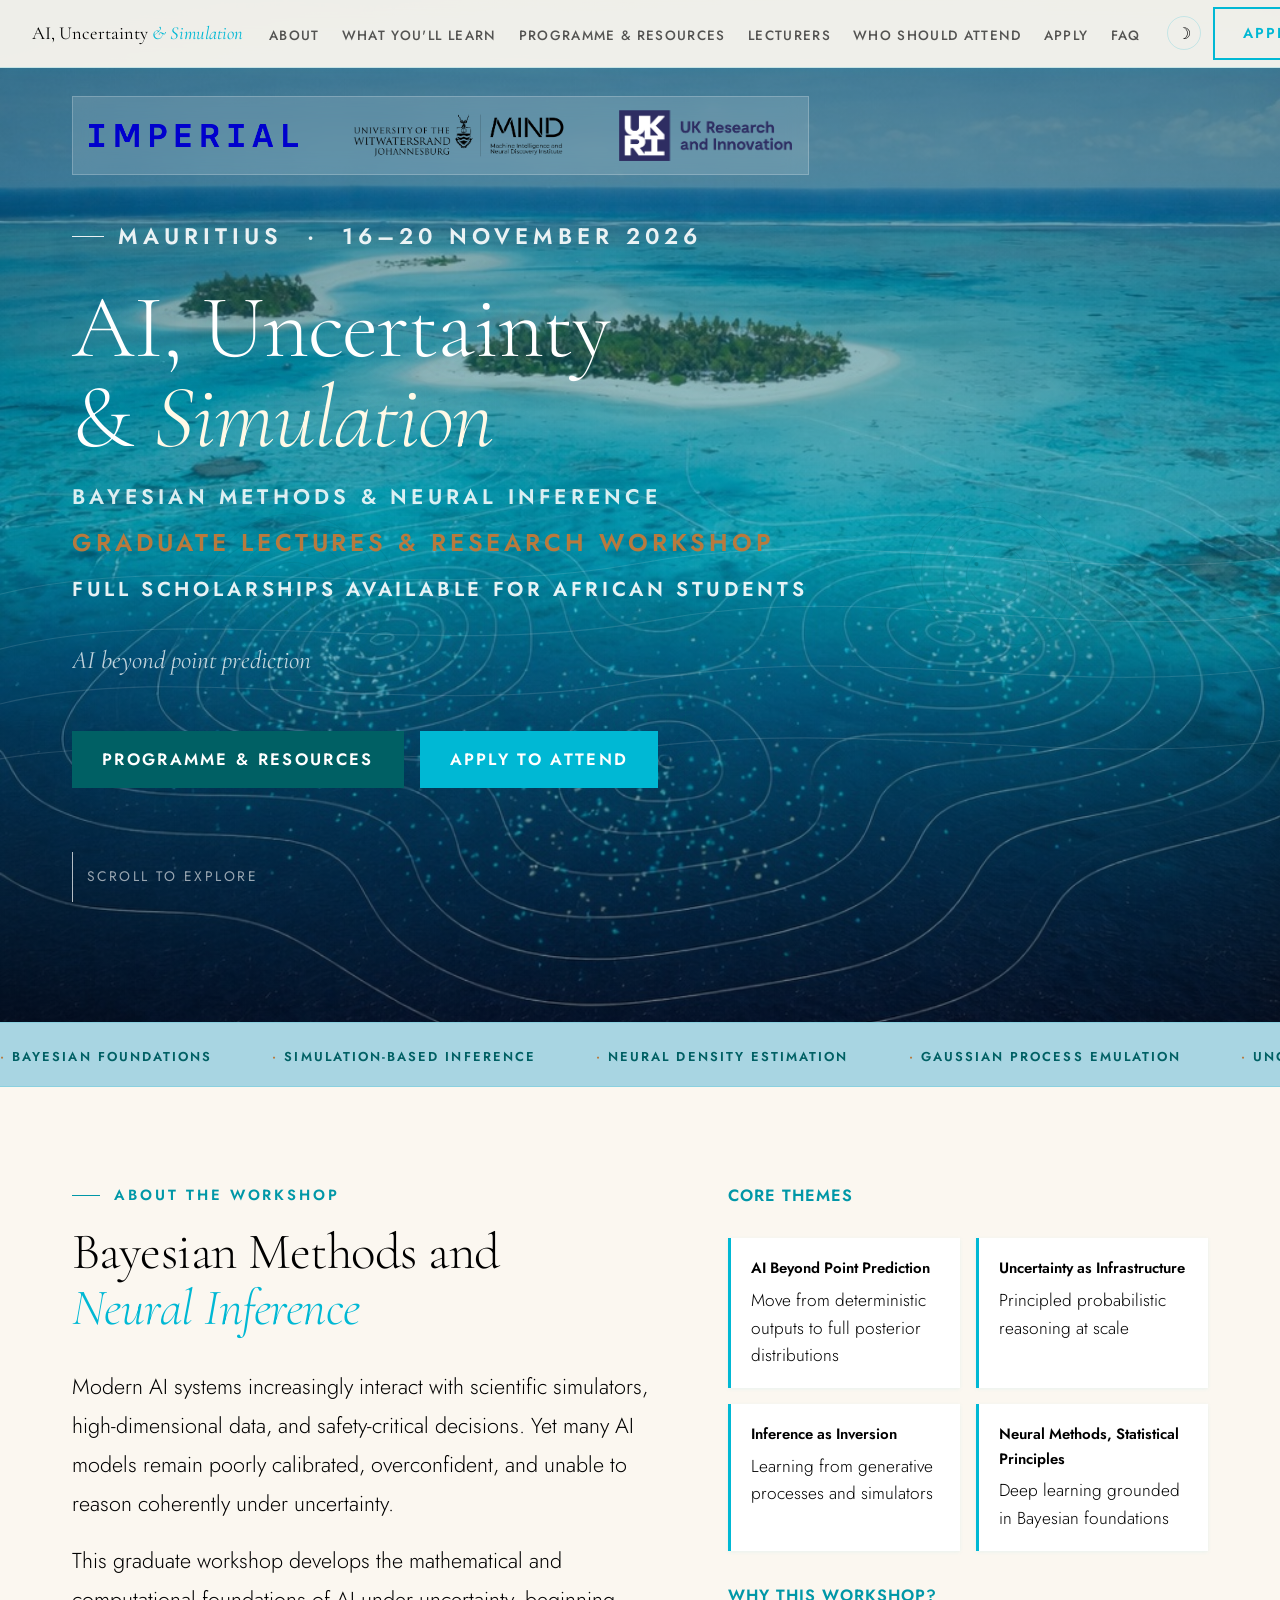
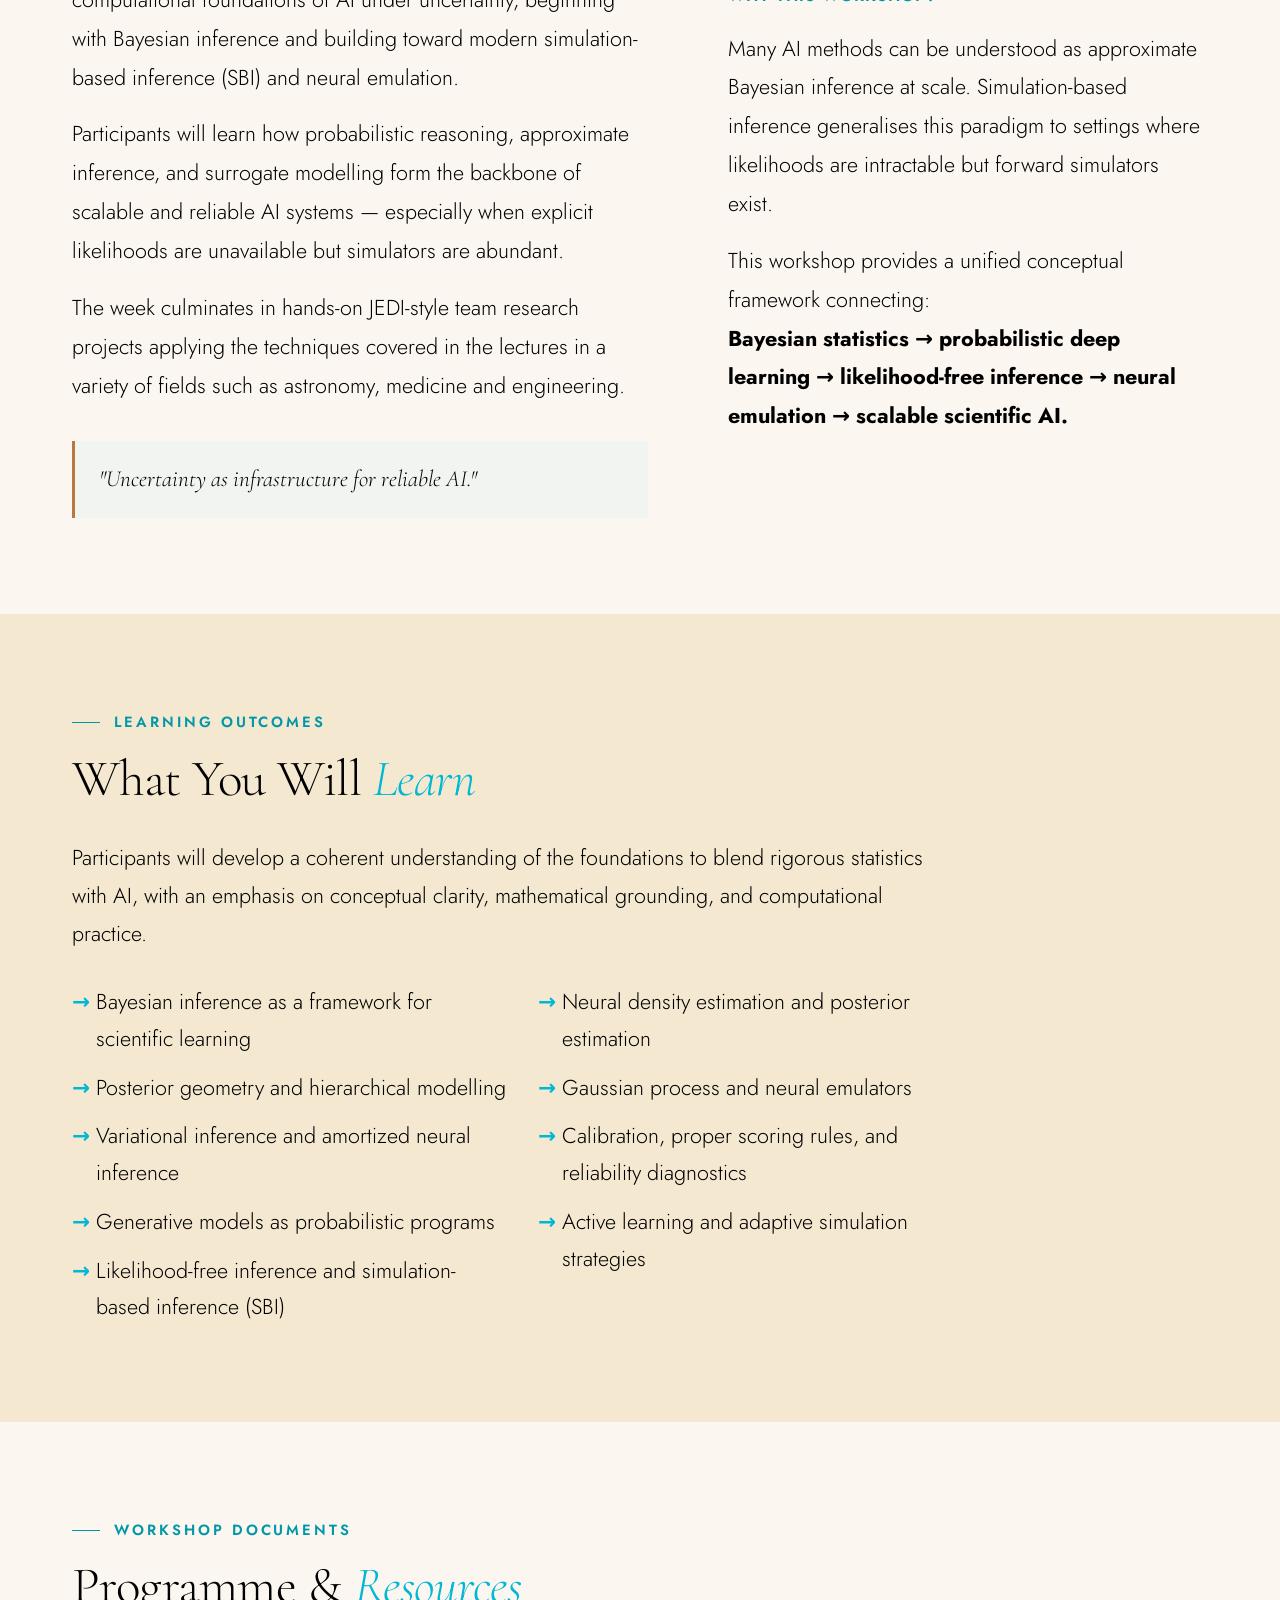
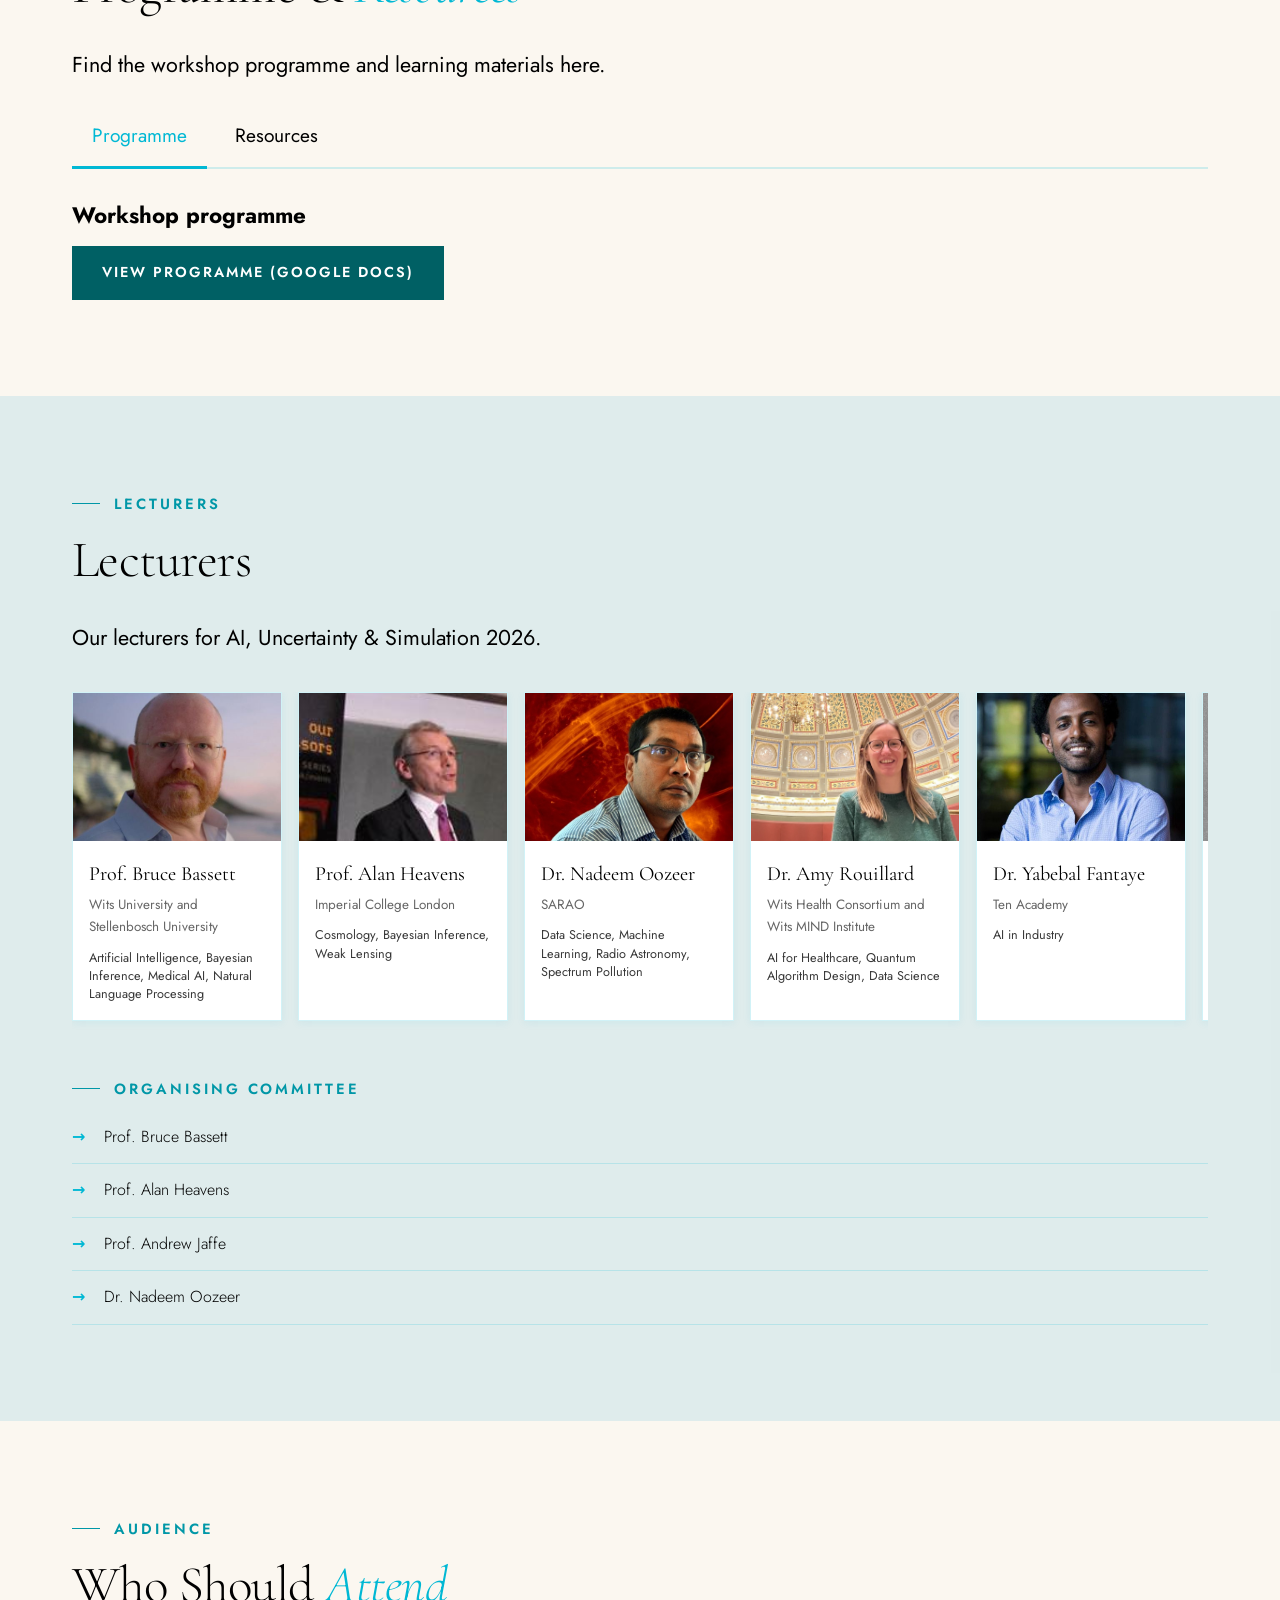
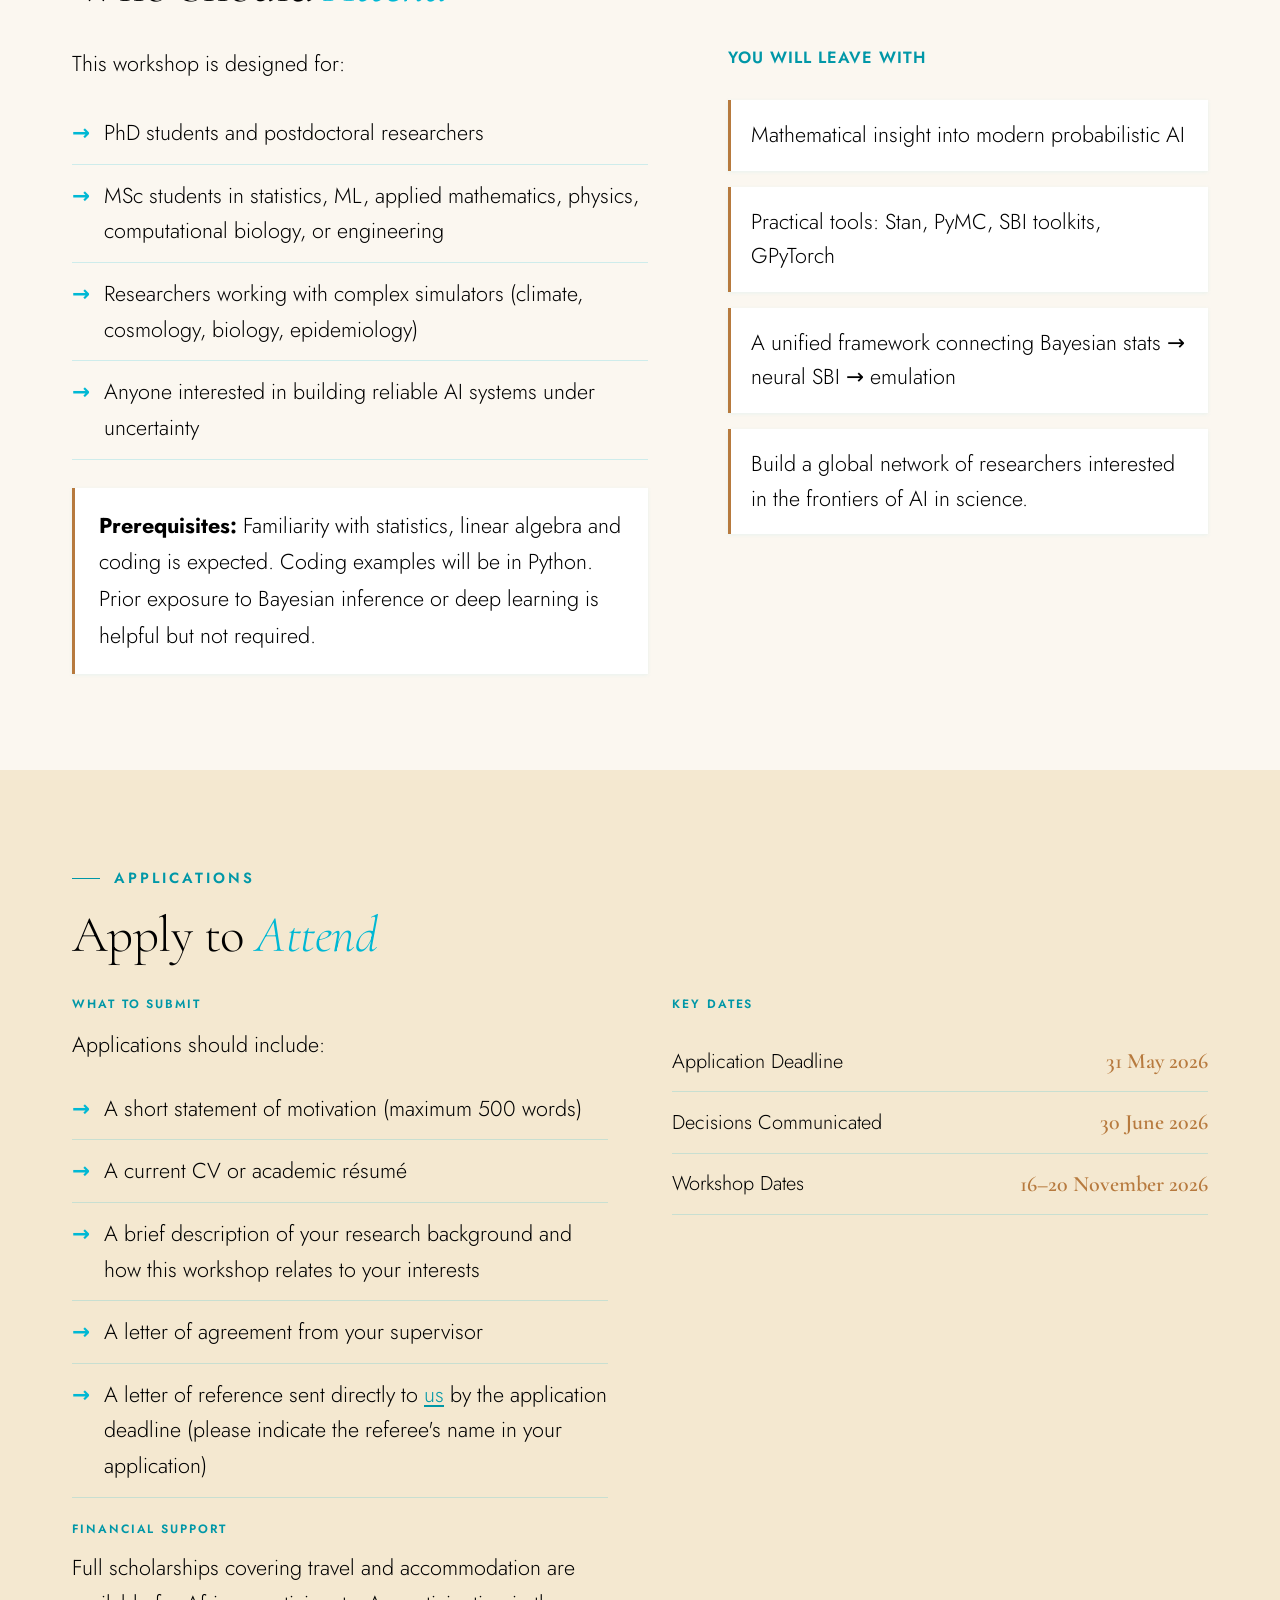
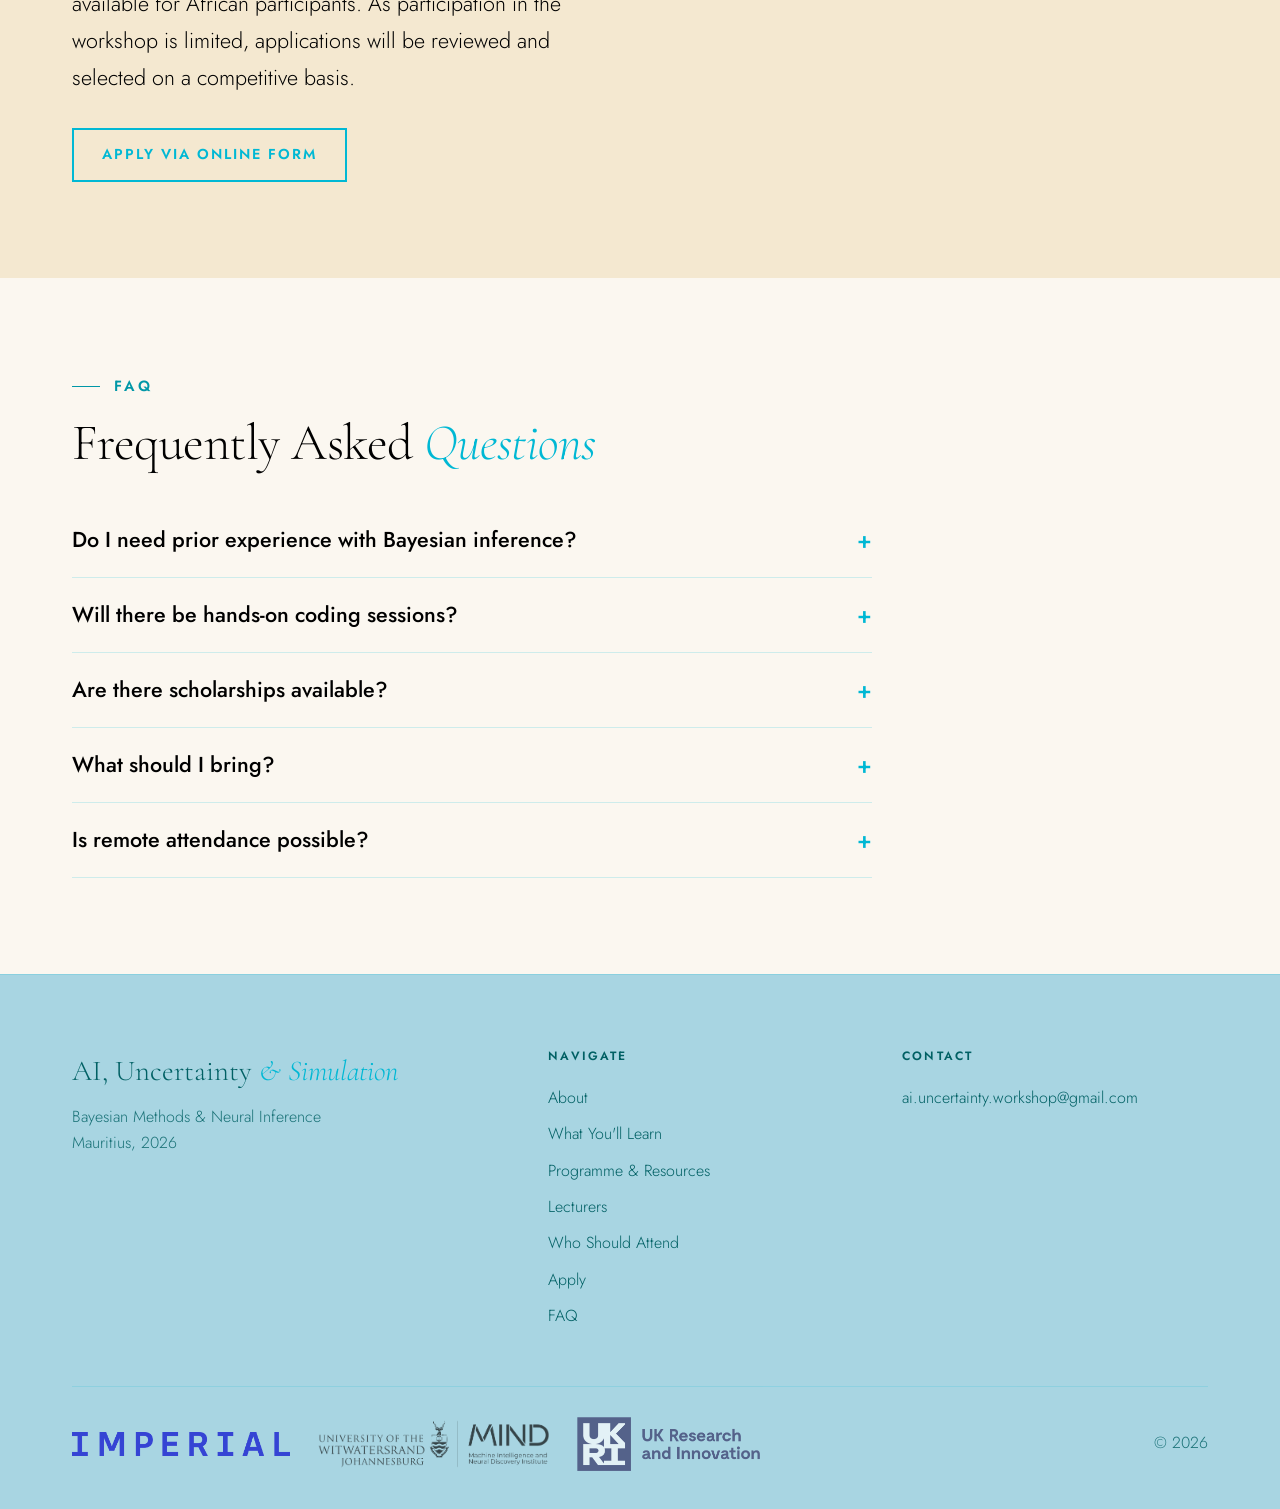
==== docs/index.html @ 8d35cc5f "Update index.html" ====
<!DOCTYPE html>
<html lang="en" data-theme="light">
<head>
<meta charset="UTF-8" />
<meta name="viewport" content="width=device-width, initial-scale=1.0" />
<title>AI, Uncertainty &amp; Simulation — Mauritius 2026</title>

<link rel="preconnect" href="https://fonts.googleapis.com" />
<link href="https://fonts.googleapis.com/css2?family=Cormorant+Garamond:ital,wght@0,300;0,400;0,600;1,300;1,400&family=Jost:wght@300;400;500;600&display=swap" rel="stylesheet" />

<style>
/* ════════════════════════════════════════════════════════════
   DESIGN SYSTEM — Mauritius aerial palette
════════════════════════════════════════════════════════════ */

*, *::before, *::after { box-sizing: border-box; margin: 0; padding: 0; }

:root {
  --sky:        #A8D5E2;
  --turquoise:  #00B8D4;
  --teal:       #0097A7;
  --aqua:       #4DD0E1;
  --sand:       #F4E8D0;
  --cream:      #FBF7F0;
  --ocean:      #006064;
  --navy:       #004D5A;
  --gold:       #B77A3E;
  --text:       #000000;
  --text-light: #000000;
  
  --ff-d:       'Cormorant Garamond', Georgia, serif;
  --ff-b:       'Jost', system-ui, sans-serif;
  --nav-h:      68px;
  --t:          0.3s ease;
  --body-text:  21.6px;
  
  --bg:         var(--cream);
  --surface:    #FFFFFF;
  --border:     rgba(0,184,212,0.18);
  --border-h:   rgba(0,184,212,0.45);
}

[data-theme="dark"] {
  --bg:         #0A1E28;
  --surface:    #0E2838;
  --text:       #E8F4F8;
  --text-light: #B0BEC5;
  --border:     rgba(77,208,225,0.2);
  --border-h:   rgba(77,208,225,0.5);
}

html { scroll-behavior: smooth; font-size: 120%; }
body {
  font-family: var(--ff-b); background: var(--bg); color: var(--text);
  line-height: 1.65; overflow-x: hidden;
  transition: background var(--t), color var(--t);
}
.sr-only { position:absolute;width:1px;height:1px;padding:0;margin:-1px;overflow:hidden;clip:rect(0,0,0,0);border:0; }
.container { width: min(1200px,100%); margin: 0 auto; padding: 0 32px; }
*:focus-visible { outline: 2px solid var(--turquoise); outline-offset: 3px; }

/* ── BUTTONS ── */
.btn {
  display: inline-flex; align-items: center; gap: 10px;
  font-family: var(--ff-b); font-size: 0.75rem; font-weight: 600;
  letter-spacing: 0.14em; text-transform: uppercase;
  padding: 13px 28px; border: 2px solid currentColor;
  cursor: pointer; background: transparent;
  transition: var(--t); text-decoration: none; white-space: nowrap;
}
.btn-turquoise { border-color: var(--turquoise); color: var(--turquoise); }
.btn-turquoise:hover { background: var(--turquoise); color: white; }
.btn-ocean { border-color: var(--ocean); background: var(--ocean); color: white; }
.btn-ocean:hover { background: var(--navy); border-color: var(--navy); color: white; }
.btn-fill { background: var(--turquoise); border-color: var(--turquoise); color: white; font-weight: 600; }
.btn-fill:hover { background: var(--teal); border-color: var(--teal); }
.btn-gold { background: var(--gold); border-color: var(--gold); color: white; font-weight: 600; }
.btn-gold:hover { background: #c99764; border-color: #c99764; }

/* ── NAV ── */
#nav {
  position: fixed; top: 0; left: 0; right: 0; z-index: 1000;
  height: var(--nav-h);
  background: rgba(251,247,240,0.94);
  backdrop-filter: blur(16px);
  border-bottom: 1px solid var(--border);
  display: flex; align-items: center;
  transition: var(--t);
  box-shadow: 0 2px 12px rgba(0,184,212,0.08);
}
[data-theme="dark"] #nav { background: rgba(10,30,40,0.94); }
.nav-inner { width:100%; min-width:0; padding:0 32px; display:flex; align-items:center; justify-content:space-between; gap:16px; }
.nav-brand { font-family: var(--ff-d); font-size: clamp(0.96rem, 1vw, 1.1rem); font-weight: 400; color: var(--text); text-decoration: none; flex-shrink: 0; white-space: nowrap; }
.nav-brand em { color: var(--turquoise); font-style: italic; }
.nav-links { display:flex; align-items:center; gap:2px; list-style:none; flex-wrap:nowrap; }
.nav-links a { color:var(--text); text-decoration:none; font-size:0.7rem; font-weight:500; letter-spacing:0.1em; text-transform:uppercase; padding:6px 10px; opacity:0.65; transition:var(--t); white-space:nowrap; }
.nav-links a:hover { opacity:1; color:var(--turquoise); }
.nav-right { display:flex; align-items:center; gap:12px; flex-shrink:0; }
.theme-toggle { background:none; border:1px solid var(--border); color:var(--text); width:34px; height:34px; border-radius:50%; cursor:pointer; font-size:0.85rem; display:flex; align-items:center; justify-content:center; transition:var(--t); }
.theme-toggle:hover { border-color:var(--turquoise); color:var(--turquoise); }
.hamburger { display:none; background:none; border:none; cursor:pointer; padding:8px; flex-direction:column; gap:5px; }
.hamburger span { display:block; width:22px; height:1.5px; background:var(--text); }
.mobile-menu { display:none; position:fixed; top:var(--nav-h); left:0; right:0; z-index:999; background:rgba(251,247,240,0.98); border-bottom:1px solid var(--border); padding:20px 32px 28px; }
[data-theme="dark"] .mobile-menu { background:rgba(10,30,40,0.98); }
.mobile-menu.open { display:block; }
.mobile-menu a { display:block; color:var(--text); text-decoration:none; padding:12px 0; border-bottom:1px solid var(--border); font-size:0.82rem; letter-spacing:0.08em; text-transform:uppercase; }
@media(max-width:1180px){ .nav-inner{padding:0 20px;} .nav-links{display:none;} .hamburger{display:flex;} .nav-right .btn{display:none;} }
@media(max-width:640px){ .nav-brand{max-width:calc(100% - 64px); white-space:normal; line-height:1.1;} .nav-right{gap:8px;} }

/* ── HERO ── */
#hero {
  min-height: 100vh;
  background: #001b24 url('mauritius-hero.jpg') center 20%/cover no-repeat;
  padding-top: var(--nav-h);
  position: relative;
  overflow: hidden;
  display: flex; align-items: flex-start;
}
#hero::before {
  content: '';
  position: absolute;
  inset: 0;
  background: linear-gradient(180deg, rgba(0,77,90,0.55) 0%, rgba(0,120,140,0.35) 55%, rgba(0,0,0,0.45) 100%);
  z-index: 1;
}
.hero-sky, .hero-shallow, .hero-mid, .hero-deep { display: none; }

.hero-contours { position:absolute; inset:0; pointer-events:none; z-index:2; opacity:0.55; }
.hero-logos { position:absolute; top:calc(var(--nav-h) + 28px); left:max(32px, calc((100% - 1200px) / 2 + 32px)); z-index:6; display:flex; align-items:center; gap:48px; padding:12px 16px; background:rgba(255,255,255,0.14); border:1px solid rgba(255,255,255,0.22); backdrop-filter:blur(10px); }
.hero-logo { width:auto; display:block; }
.hero-logo-imperial { height:23px; }
.hero-logo-mind { height:53px; }
.hero-logo-ukri { height:51px; }
.hero-content { position:relative; z-index:5; padding:150px 0 120px; }
.hero-loc { font-family:var(--ff-b); font-size:clamp(1.12rem, 1.76vw, 1.44rem); font-weight:600; letter-spacing:0.22em; text-transform:uppercase; color:rgba(255,255,255,0.9); margin-bottom:28px; display:flex; align-items:center; gap:14px; }
.hero-loc::before { content:''; width:32px; height:1px; background:rgba(255,255,255,0.9); }
.hero-title { font-family:var(--ff-d); font-size:clamp(3rem,7vw,6.5rem); font-weight:300; line-height:1.0; color:white; letter-spacing:-0.01em; margin-bottom:18px; text-shadow: 0 2px 24px rgba(0,184,212,0.25); }
.hero-title em { font-style:italic; color:#FFF9E6; }
.hero-sub1 { font-family:var(--ff-b); font-size:1.1rem; font-weight:600; letter-spacing:0.2em; text-transform:uppercase; color:rgba(255,255,255,0.85); margin-bottom:8px; }
.hero-sub2 { font-family:var(--ff-b); font-size:clamp(1.18rem, 1.9vw, 1.34rem); font-weight:600; letter-spacing:0.16em; text-transform:uppercase; color:var(--gold); margin-bottom:10px; }
.hero-sub3 { font-family:var(--ff-b); font-size:1.05rem; font-weight:600; letter-spacing:0.18em; text-transform:uppercase; color:rgba(255,255,255,0.9); margin-bottom:36px; }
#tagline-wrap { min-height:40px; overflow:hidden; margin-bottom:48px; display:flex; align-items:flex-start; }
#tagline { font-family:var(--ff-d); font-style:italic; font-size:1.32rem; line-height:1.35; padding-bottom:4px; color:rgba(255,255,255,0.75); transition:opacity .45s,transform .45s; }
#tagline.fade-out { opacity:0; transform:translateY(-8px); }
#tagline.fade-in  { opacity:1; transform:translateY(0); }
.hero-ctas { display:flex; gap:16px; flex-wrap:wrap; margin-bottom:64px; }
.hero-ctas .btn { font-size:0.86rem; }
.scroll-cue { display:flex; align-items:center; gap:14px; color:rgba(255,255,255,0.6); font-size:0.72rem; letter-spacing:0.18em; text-transform:uppercase; }
.scroll-line { width:1px; height:50px; background:white; opacity:0.7; animation:scrollpulse 2s ease-in-out infinite; transform-origin:top; }
@keyframes scrollpulse { 0%,100%{opacity:.7;transform:scaleY(1)} 50%{opacity:0.2;transform:scaleY(0.4)} }

.c-line { animation:cdrift 14s ease-in-out infinite; }
.c-line:nth-child(2n){animation-duration:18s;animation-direction:reverse;}
.c-line:nth-child(3n){animation-duration:22s;}
@keyframes cdrift { 0%,100%{transform:translateY(0);opacity:1} 50%{transform:translateY(5px);opacity:0.7} }
.c-dot { animation:dblink 3.5s ease-in-out infinite; }
.c-dot:nth-child(2n+1){animation-delay:.9s;}
.c-dot:nth-child(3n+1){animation-delay:1.8s;}
@keyframes dblink { 0%,100%{opacity:.95} 50%{opacity:.25} }

/* ── MARQUEE ── */
.marquee-wrap { background:var(--sky); border-top:1px solid var(--border); border-bottom:1px solid var(--border); padding:16px 0; overflow:hidden; white-space:nowrap; }
.marquee-inner { display:inline-flex; gap:60px; animation:marquee 25s linear infinite; }
.marquee-inner span { font-size:0.67rem; font-weight:600; letter-spacing:0.16em; text-transform:uppercase; color:var(--ocean); }
.marquee-inner span::before { content:'· '; color:var(--gold); }
@keyframes marquee { 0%{transform:translateX(0)} 100%{transform:translateX(-50%)} }

/* ── SECTION COMMONS ── */
.section { padding:96px 0; }
.section-alt { background:var(--sand); }
#speakers { background: rgba(168, 214, 226, 0.35); }
[data-theme="dark"] .section-alt { background:#0E2838; }
.section-label { font-family:var(--ff-b); font-size:0.77rem; font-weight:600; letter-spacing:0.2em; text-transform:uppercase; color:var(--teal); margin-bottom:16px; display:flex; align-items:center; gap:14px; }
.section-label::before { content:''; width:28px; height:1px; background:var(--teal); }
.section-title { font-family:var(--ff-d); font-size:clamp(2rem,4vw,3.2rem); font-weight:300; line-height:1.1; letter-spacing:-0.01em; margin-bottom:32px; color:var(--text); }
.section-title em { font-style:italic; color:var(--turquoise); }

/* ── ABOUT ── */
.about-grid { display:grid; grid-template-columns:1.2fr 1fr; gap:80px; align-items:start; }
.about-lead p { font-size:var(--body-text); line-height:1.8; color:var(--text-light); margin-bottom:18px; font-weight:300; }
.key-facts { display:flex; flex-direction:column; gap:2px; }
.fact-card { padding:20px 24px; background:white; border-left:3px solid var(--turquoise); transition:var(--t); box-shadow: 0 1px 4px rgba(0,184,212,0.1); }
.fact-card:hover { box-shadow: 0 4px 12px rgba(0,184,212,0.18); }
.fact-card-label { font-size:0.63rem; font-weight:600; letter-spacing:0.14em; text-transform:uppercase; color:var(--teal); margin-bottom:6px; }
.fact-card-value { font-family:var(--ff-d); font-size:1.1rem; font-weight:400; color:var(--text); }
.fact-card-sub { font-size:0.75rem; opacity:0.6; margin-top:3px; font-family:var(--ff-b); color:var(--text-light); }
.about-quote { margin-top:36px; padding:20px 24px; border-left:3px solid var(--gold); background:rgba(0,184,212,0.04); }
.about-quote p { font-family:var(--ff-d); font-size:1.2rem; font-style:italic; font-weight:300; line-height:1.6; color:var(--text-light); }

/* Theme boxes */
.theme-grid { display:grid; grid-template-columns:1fr 1fr; gap:16px; margin-top:28px; }
.theme-box { padding:18px 20px; background:white; border-left:3px solid var(--turquoise); box-shadow: 0 1px 4px rgba(0,184,212,0.08); }
.theme-box h4 { font-family:var(--ff-b); font-size:0.78rem; font-weight:600; margin-bottom:6px; color:var(--text); }
.theme-box p { font-size:0.9rem; line-height:1.6; color:var(--text-light); font-weight:300; }
@media(max-width:820px){ .about-grid{grid-template-columns:1fr;gap:48px;} .theme-grid{grid-template-columns:1fr;} }
@media(max-width:720px){ .learn-list{columns:1;} }

/* Learning outcomes — simple bullet list */
.learn-list {
  list-style: none;
  columns: 2;
  column-gap: 32px;
  column-fill: balance;
  margin-top: 28px;
  max-width: 900px;
}
.learn-list li {
  padding-left: 24px;
  position: relative;
  font-size: var(--body-text);
  line-height: 1.7;
  color: var(--text-light);
  font-weight: 300;
  break-inside: avoid;
  margin-bottom: 12px;
}
.learn-list li::before {
  content: '→';
  position: absolute;
  left: 0;
  color: var(--turquoise);
  font-weight: 600;
}

/* Who should attend boxes (keep white boxes, remove icons) */
.benefit-grid { display:grid; grid-template-columns:repeat(auto-fit, minmax(240px,1fr)); gap:16px; margin-top:28px; }
.benefit-item { padding:18px 20px; background:white; border-left:3px solid var(--gold); box-shadow: 0 1px 4px rgba(0,184,212,0.08); }
.benefit-text { font-size:var(--body-text); line-height:1.6; color:var(--text-light); font-weight:300; }

/* ── PROGRAMME ── */
/* Hide programme content when not needed */
#programme[hidden] { display: none !important; }
#nav a[href="#programme"], .mobile-menu a[href="#programme"], a.btn[href="#programme"], .footer-links a[href="#programme"] { display: none !important; }

.day-tabs { display:flex; gap:0; margin-bottom:48px; border-bottom:2px solid var(--border); flex-wrap:wrap; }
.day-tab { background:none; border:none; cursor:pointer; padding:14px 24px; font-family:var(--ff-b); font-size:0.7rem; font-weight:600; letter-spacing:0.12em; text-transform:uppercase; color:var(--text-light); border-bottom:3px solid transparent; margin-bottom:-2px; transition:var(--t); }
.day-tab.active { color:var(--turquoise); border-bottom-color:var(--turquoise); }
.day-tab:hover:not(.active) { color:var(--text); }
.day-panel { display:none; }
.day-panel.active { display:block; }
.day-intro { font-family:var(--ff-d); font-size:1.25rem; font-weight:300; font-style:italic; color:var(--text-light); margin-bottom:36px; }
.timeline { position:relative; padding-left:32px; }
.timeline::before { content:''; position:absolute; left:0; top:8px; bottom:8px; width:2px; background:var(--border); }
.tl-item { position:relative; margin-bottom:30px; }
.tl-item::before { content:''; position:absolute; left:-37px; top:6px; width:10px; height:10px; border-radius:50%; background:var(--aqua); border:2px solid var(--turquoise); box-shadow:0 0 8px rgba(0,184,212,0.4); }
.tl-time { font-size:0.67rem; font-weight:600; letter-spacing:0.12em; color:var(--teal); text-transform:uppercase; margin-bottom:5px; }
.tl-title { font-size:0.98rem; font-weight:500; margin-bottom:8px; color:var(--text); }
.tl-expand-btn { background:none; border:none; cursor:pointer; font-family:var(--ff-b); font-size:0.68rem; font-weight:600; letter-spacing:0.1em; text-transform:uppercase; color:var(--turquoise); padding:0; transition:var(--t); }
.tl-expand-btn:hover { color:var(--teal); }
.tl-desc { display:none; margin-top:12px; font-size:0.88rem; line-height:1.7; font-weight:300; color:var(--text-light); border-left:2px solid var(--turquoise); padding:12px 16px; background:rgba(0,184,212,0.04); }
.tl-desc.open { display:block; }

/* ── SPEAKERS ── */
.speaker-rail { display:flex; gap:16px; overflow-x:auto; padding-bottom:16px; -webkit-overflow-scrolling:touch; scrollbar-width:thin; scrollbar-color:var(--turquoise) transparent; }
.speaker-rail::-webkit-scrollbar { height:3px; }
.speaker-rail::-webkit-scrollbar-thumb { background:var(--turquoise); }
.speaker-card { flex-shrink:0; width:210px; background:white; border:1px solid var(--border); position:relative; overflow:hidden; cursor:default; transition:var(--t); box-shadow: 0 2px 8px rgba(0,184,212,0.08); }
.speaker-card:hover { border-color:var(--turquoise); box-shadow: 0 4px 16px rgba(0,184,212,0.18); }
.speaker-avatar { width:100%; height:148px; display:flex; align-items:center; justify-content:center; font-family:var(--ff-d); font-size:2rem; font-weight:300; color:rgba(255,255,255,0.85); position:relative; overflow:hidden; }

/* Fallback gradients for cards without images */
.speaker-card:nth-child(1) .speaker-avatar{background:linear-gradient(135deg, #00ACC1 0%, #0097A7 100%);}
.speaker-card:nth-child(2) .speaker-avatar{background:linear-gradient(135deg, #4DD0E1 0%, #00B8D4 100%);}
.speaker-card:nth-child(3) .speaker-avatar{background:linear-gradient(135deg, #00838F 0%, #006064 100%);}
.speaker-card:nth-child(4) .speaker-avatar{background:linear-gradient(135deg, #26C6DA 0%, #00ACC1 100%);}
.speaker-card:nth-child(5) .speaker-avatar{background:linear-gradient(135deg, #0097A7 0%, #00838F 100%);}
.speaker-card:nth-child(6) .speaker-avatar{background:linear-gradient(135deg, #00B8D4 0%, #0097A7 100%);}

/* Image styling */
.speaker-avatar img {
  width: 100%;
  height: 100%;
  object-fit: cover;
  object-position: center;
  position: absolute;
  top: 0;
  left: 0;
}

/* Decorative circles */
.speaker-avatar::before { content:''; position:absolute; width:110px; height:110px; border-radius:50%; border:1px solid rgba(255,255,255,0.25); top:50%; left:50%; transform:translate(-50%,-50%); z-index:1; pointer-events:none; }
.speaker-avatar::after  { content:''; position:absolute; width:66px;  height:66px;  border-radius:50%; border:1px solid rgba(255,255,255,0.35); top:50%; left:50%; transform:translate(-50%,-50%); z-index:1; pointer-events:none; }

/* Hide circles when there's an image */
.speaker-avatar.has-image::before,
.speaker-avatar.has-image::after {
  display: none;
}

/* Initials */
.speaker-initials {
  position: relative;
  z-index: 2;
}

/* Hide initials when there's an image */
.speaker-avatar.has-image .speaker-initials {
  display: none;
}

.speaker-info { padding:16px; }
.speaker-name { font-family:var(--ff-d); font-size:1.05rem; font-weight:400; margin-bottom:4px; color:var(--text); }
.speaker-link { color:inherit; text-decoration:none; }
.speaker-link:hover { color:var(--turquoise); }
.speaker-aff  { font-size:0.7rem; opacity:0.6; margin-bottom:10px; color:var(--text-light); }
.speaker-interests { font-size:0.66rem; line-height:1.45; color:var(--text-light); opacity:0.78; }
.speaker-info { position:relative; z-index:2; }
.speaker-bio-hover { position:absolute; top:0; left:0; right:0; height:148px; z-index:1; background:rgba(0,151,167,0.97); color:white; padding:24px; display:flex; align-items:center; justify-content:center; text-align:center; font-family:var(--ff-d); font-style:italic; font-weight:300; font-size:0.9rem; line-height:1.65; opacity:0; transition:opacity .3s; pointer-events:none; }
.speaker-card:hover .speaker-bio-hover,
.speaker-card:focus-within .speaker-bio-hover { opacity:1; }

/* ── APPLICATIONS ── */
.apps-grid { display:grid; grid-template-columns:1fr 1fr; gap:64px; align-items:start; }
@media(max-width:768px){ .apps-grid{grid-template-columns:1fr;} }
.apps-list { list-style:none; }
.apps-list li { position:relative; padding:13px 0 13px 32px; border-bottom:1px solid var(--border); font-size:var(--body-text); font-weight:300; line-height:1.65; color:var(--text); }
.apps-list li::before { content:'→'; position:absolute; left:0; top:13px; color:var(--turquoise); font-weight:600; }
.apps-list a { color:var(--teal); text-decoration:underline; text-underline-offset:3px; }
.apps-list a:hover { color:var(--navy); }
#speakers .apps-list li { font-size:16px; }
#speakers .apps-list li { font-size:16px; }
.checklist { list-style:none; margin-top:14px; }
.checklist li { display:flex; align-items:flex-start; gap:14px; padding:13px 0; border-bottom:1px solid var(--border); cursor:pointer; font-size:var(--body-text); font-weight:300; user-select:none; transition:var(--t); line-height:1.5; color:var(--text); }
.checklist li:hover { color:var(--turquoise); }
.check-box { width:18px; height:18px; flex-shrink:0; margin-top:2px; border:2px solid var(--turquoise); position:relative; transition:var(--t); }
.checklist li.checked .check-box { background:var(--turquoise); }
.checklist li.checked .check-box::after { content:'✓'; color:white; font-size:0.68rem; font-weight:700; position:absolute; top:50%; left:50%; transform:translate(-50%,-52%); }
.checklist li.checked > span { text-decoration:line-through; opacity:0.4; }
.key-dates { margin-top:32px; }
.key-dates-title { font-size:0.63rem; font-weight:600; letter-spacing:0.16em; text-transform:uppercase; color:var(--teal); margin-bottom:14px; }
.date-item { display:flex; justify-content:space-between; align-items:center; padding:12px 0; border-bottom:1px solid var(--border); font-size:20px; font-weight:300; color:var(--text); }
.date-item span:last-child { font-family:var(--ff-d); font-size:22px; color:var(--gold); font-weight:600; }

/* ── TRAVEL ── */
.travel-grid { display:grid; grid-template-columns:1fr 1fr; gap:60px; }
@media(max-width:768px){ .travel-grid{grid-template-columns:1fr;} }
.travel-note { border:1px solid var(--border); background:white; padding:18px 22px; margin-bottom:12px; font-size:var(--body-text); font-weight:300; line-height:1.75; color:var(--text); box-shadow: 0 1px 4px rgba(0,184,212,0.06); }
.travel-note strong { color:var(--turquoise); font-weight:600; }
.accordion-item { border-bottom:1px solid var(--border); }
.accordion-trigger { width:100%; background:none; border:none; cursor:pointer; display:flex; justify-content:space-between; align-items:center; padding:20px 0; font-family:var(--ff-b); font-size:var(--body-text); font-weight:500; color:var(--text); text-align:left; transition:var(--t); }
.accordion-trigger:hover { color:var(--turquoise); }
.accordion-icon { font-size:1.2rem; color:var(--turquoise); transition:var(--t); flex-shrink:0; }
.accordion-trigger.open .accordion-icon { transform:rotate(45deg); }
.accordion-body { display:none; padding:0 0 20px; font-size:var(--body-text); font-weight:300; line-height:1.8; color:var(--text-light); }
.accordion-body.open { display:block; }

/* ── SPONSORS ── */
.sponsors-grid { display:grid; grid-template-columns:repeat(auto-fill,minmax(170px,1fr)); gap:2px; background:var(--border); margin-bottom:40px; }
.sponsor-block { height:96px; display:flex; align-items:center; justify-content:center; background:white; transition:var(--t); }
.sponsor-block:hover { background:rgba(0,184,212,0.05); }
.logo-mark svg { width:48px; height:48px; }
.sponsor-tiers { display:flex; flex-direction:column; gap:2px; }
.tier { padding:18px 22px; border:1px solid var(--border); background:white; display:flex; justify-content:space-between; align-items:center; gap:16px; }
.tier-name { font-family:var(--ff-d); font-size:1.05rem; font-weight:400; color:var(--text); }
.tier-perks { font-size:0.76rem; opacity:0.6; margin-top:4px; color:var(--text-light); }
.tier-price { font-family:var(--ff-d); font-size:1.1rem; color:var(--gold); white-space:nowrap; }

/* ── FAQ ── */
.faq-list { max-width:800px; }

/* ── FOOTER ── */
footer { background:var(--sky); border-top:1px solid var(--border); padding:72px 0 36px; color: var(--ocean); font-size:16px; }
.footer-grid { display:grid; grid-template-columns:1.4fr 1fr 1fr; gap:48px; margin-bottom:56px; }
@media(max-width:640px){ .footer-grid{grid-template-columns:1fr;gap:32px;} }
.footer-brand { font-family:var(--ff-d); font-size:1.5rem; font-weight:300; color:var(--ocean); }
.footer-brand em { font-style:italic; color:var(--turquoise); }
.footer-tagline { margin-top:10px; font-size:16px; opacity:0.85; font-weight:300; line-height:1.6; color:var(--ocean); }
.footer-col-title { font-size:0.63rem; font-weight:600; letter-spacing:0.18em; text-transform:uppercase; color:var(--ocean); margin-bottom:18px; }
.footer-links { list-style:none; }
.footer-links li+li { margin-top:10px; }
.footer-links a { color:var(--ocean); text-decoration:none; font-size:16px; font-weight:300; transition:var(--t); }
.footer-links a:hover { color:var(--navy); }
.footer-bottom { border-top:1px solid var(--border); padding-top:28px; display:flex; justify-content:space-between; align-items:center; flex-wrap:wrap; gap:12px; font-size:16px; opacity:0.85; font-weight:300; color:var(--ocean); }
.footer-logos { display:flex; gap:20px; align-items:center; }
.footer-logo { height:40px; width:auto; opacity:0.8; transition:var(--t); }
.footer-logo-imperial { height:24px; }
.footer-logo-mind { height:58px; }
.footer-logo-ukri { height:54px; }
.footer-logo:hover { opacity:1; }

/* ── MODALS ── */
.modal-backdrop { display:none; position:fixed; inset:0; z-index:2000; background:rgba(0,97,107,0.75); backdrop-filter:blur(8px); align-items:center; justify-content:center; padding:20px; }
.modal-backdrop.open { display:flex; }
.modal { background:white; color:var(--text); max-width:520px; width:100%; border:2px solid var(--turquoise); max-height:90vh; overflow-y:auto; box-shadow: 0 8px 32px rgba(0,184,212,0.25); }
.modal-header { padding:28px 32px 24px; border-bottom:1px solid var(--border); display:flex; justify-content:space-between; align-items:flex-start; background:rgba(0,184,212,0.04); }
.modal-header h2 { font-family:var(--ff-d); font-size:1.5rem; font-weight:300; color:var(--text); }
.modal-close { background:none; border:none; cursor:pointer; color:var(--text-light); font-size:1.2rem; padding:0 0 0 16px; transition:var(--t); }
.modal-close:hover { color:var(--turquoise); }
.modal-body { padding:28px 32px 32px; }
.modal-body .lead { font-size:var(--body-text); font-weight:300; line-height:1.75; color:var(--text-light); margin-bottom:28px; }
.form-group { margin-bottom:20px; }
.form-group label { display:block; font-size:0.63rem; font-weight:600; letter-spacing:0.14em; text-transform:uppercase; color:var(--teal); margin-bottom:8px; }
.form-group input,
.form-group select { width:100%; padding:11px 16px; border:1px solid var(--border); background:white; color:var(--text); font-family:var(--ff-b); font-size:var(--body-text); font-weight:300; transition:var(--t); -webkit-appearance:none; appearance:none; }
.form-group input:focus,.form-group select:focus { outline:none; border-color:var(--turquoise); box-shadow: 0 0 0 3px rgba(0,184,212,0.1); }
.form-group input::placeholder { opacity:0.4; }
.select-wrap { position:relative; }
.select-wrap::after { content:'↓'; position:absolute; right:14px; top:50%; transform:translateY(-50%); color:var(--turquoise); pointer-events:none; }

@media(max-width:900px){ .hero-logos{top:calc(var(--nav-h) + 24px);left:20px;right:20px;display:flex;justify-content:center;padding:10px 13px;gap:30px;} .hero-logo-imperial{height:21px;} .hero-logo-mind{height:46px;} .hero-logo-ukri{height:44px;} .hero-content{padding-top:142px;} }
@media(max-width:600px){ #hero{display:block;} .hero-title{font-size:2.8rem;} .section{padding:64px 0;} .container{padding:0 20px;} .hero-ctas{flex-direction:column;} .hero-logos{position:relative;top:auto;left:auto;right:auto;bottom:auto;display:flex;margin:20px auto 0; width:max-content; max-width:calc(100% - 40px); flex-wrap:wrap; justify-content:center;} .hero-content{padding-top:28px;} #tagline-wrap{min-height:46px;} }
.materials-tabs { display:flex; gap:8px; border-bottom:2px solid var(--border); }
.materials-tab { background:none; border:0; border-bottom:3px solid transparent; padding:14px 20px; margin-bottom:-2px; font:inherit; color:var(--text-light); cursor:pointer; }
.materials-tab.active { color:var(--turquoise); border-bottom-color:var(--turquoise); }
.materials-tab:focus-visible, .materials-panel:focus-visible { outline:2px solid var(--turquoise); outline-offset:4px; }
.materials-panel { padding:28px 0 0; color:var(--text-light); }
.materials-panel h3 { color:var(--text); margin-bottom:12px; }
.materials-panel[hidden] { display:none; }
</style>
</head>

<body>

<!-- ════ NAV ════ -->
<nav id="nav" aria-label="Main navigation">
  <div class="nav-inner">
    <a href="#hero" class="nav-brand">AI, Uncertainty <em>&amp; Simulation</em></a>
    <ul class="nav-links" role="list">
      <li><a href="#about">About</a></li>
      <li><a href="#learn">What You'll Learn</a></li>
      <li><a href="#materials">Programme &amp; Resources</a></li>
      <li><a href="#speakers">Lecturers</a></li>
      <li><a href="#who">Who Should Attend</a></li>
      <li><a href="#applications">Apply</a></li>
      <li><a href="#faq">FAQ</a></li>
    </ul>
    <div class="nav-right">
      <button class="theme-toggle" id="themeToggle" aria-label="Toggle theme">☽</button>
      <a class="btn btn-turquoise" href="#applications">Apply to Attend</a>
      <button class="hamburger" id="hamburger" aria-label="Menu"><span></span><span></span><span></span></button>
    </div>
  </div>
</nav>

<div class="mobile-menu" id="mobileMenu">
  <a href="#about" onclick="closeMobile()">About</a>
  <a href="#learn" onclick="closeMobile()">What You'll Learn</a>
  <a href="#materials" onclick="closeMobile()">Programme &amp; Resources</a>
  <a href="#speakers" onclick="closeMobile()">Lecturers</a>
  <a href="#who" onclick="closeMobile()">Who Should Attend</a>
  <a href="#applications" onclick="closeMobile()">Apply</a>
  <a href="#faq" onclick="closeMobile()">FAQ</a>
  <a class="btn btn-fill" style="margin-top:20px;width:100%;justify-content:center" href="#applications" onclick="closeMobile()">Apply to Attend</a>
</div>

<!-- ════ HERO ════ -->
<section id="hero" aria-label="Hero">
  <div class="hero-sky" aria-hidden="true"></div>
  <div class="hero-shallow" aria-hidden="true"></div>
  <div class="hero-mid" aria-hidden="true"></div>
  <div class="hero-deep" aria-hidden="true"></div>
  <div class="hero-logos" aria-label="Partner logos">
    <img src="Imperial_College_London_new_logo.png" alt="Imperial College London" class="hero-logo hero-logo-imperial">
    <img src="MIND logo-02.png" alt="MIND" class="hero-logo hero-logo-mind">
    <img src="UKRI-Logo_Horiz-RGB.png" alt="UKRI" class="hero-logo hero-logo-ukri">
  </div>

  <!-- Contours -->
  <svg class="hero-contours" aria-hidden="true" viewBox="0 0 1400 900" preserveAspectRatio="xMidYMid slice">
    <g fill="none" stroke="rgba(255,255,255,0.22)" stroke-width="1.2">
      <path class="c-line" d="M0,770 C200,720 450,790 700,745 C950,700 1150,765 1400,730"/>
      <path class="c-line" d="M0,710 C220,655 460,725 720,678 C960,634 1180,705 1400,670"/>
      <path class="c-line" d="M0,650 C200,600 440,662 700,616 C940,572 1160,640 1400,610"/>
      <path class="c-line" d="M0,830 C210,795 450,850 700,818 C940,785 1170,840 1400,810"/>
    </g>
    <g fill="none" stroke="rgba(0,100,110,0.35)" stroke-width="1">
      <circle class="c-line" cx="320" cy="660" r="98"/>
      <circle class="c-line" cx="320" cy="660" r="70"/>
      <circle class="c-line" cx="320" cy="660" r="45"/>
      <circle class="c-line" cx="320" cy="660" r="23"/>
      <ellipse class="c-line" cx="320" cy="660" rx="115" ry="80" transform="rotate(-19,320,660)"/>
      <circle class="c-line" cx="1090" cy="630" r="82"/>
      <circle class="c-line" cx="1090" cy="630" r="58"/>
      <circle class="c-line" cx="1090" cy="630" r="33"/>
      <ellipse class="c-line" cx="1090" cy="630" rx="98" ry="70" transform="rotate(23,1090,630)"/>
      <circle class="c-line" cx="710" cy="780" r="60"/>
      <circle class="c-line" cx="710" cy="780" r="40"/>
      <circle class="c-line" cx="710" cy="780" r="21"/>
    </g>
    <g fill="rgba(0,100,110,0.75)">
      <circle class="c-dot" cx="298" cy="642" r="2.3"/><circle class="c-dot" cx="336" cy="629" r="1.8"/>
      <circle class="c-dot" cx="313" cy="670" r="2.3"/><circle class="c-dot" cx="352" cy="658" r="1.8"/>
      <circle class="c-dot" cx="294" cy="674" r="1.8"/><circle class="c-dot" cx="328" cy="648" r="2.6"/>
      <circle class="c-dot" cx="320" cy="664" r="1.8"/><circle class="c-dot" cx="344" cy="678" r="1.8"/>
      <circle class="c-dot" cx="306" cy="655" r="2.3"/><circle class="c-dot" cx="361" cy="643" r="1.8"/>
      <circle class="c-dot" cx="1068" cy="617" r="2.3"/><circle class="c-dot" cx="1106" cy="606" r="1.8"/>
      <circle class="c-dot" cx="1080" cy="642" r="2.3"/><circle class="c-dot" cx="1114" cy="628" r="1.8"/>
      <circle class="c-dot" cx="692" cy="767" r="2.3"/><circle class="c-dot" cx="724" cy="758" r="1.8"/>
      <circle class="c-dot" cx="706" cy="788" r="2.3"/><circle class="c-dot" cx="730" cy="776" r="1.8"/>
    </g>
  </svg>

  <div class="container">
    <div class="hero-content">
      <div class="hero-loc">Mauritius &nbsp;&middot;&nbsp; 16&ndash;20 November 2026</div>
      <h1 class="hero-title">AI, Uncertainty<br/>&amp; <em>Simulation</em></h1>
      <p class="hero-sub1">Bayesian Methods &amp; Neural Inference</p>
      <p class="hero-sub2">Graduate Lectures &amp; Research Workshop</p>
      <p class="hero-sub3">Full Scholarships Available for African Students</p>
      <div id="tagline-wrap" aria-live="polite">
        <p id="tagline" class="fade-in">AI beyond point prediction</p>
      </div>
      <div class="hero-ctas">
        <a href="#materials" class="btn btn-ocean">Programme &amp; Resources</a>
        <a class="btn btn-fill" href="#applications">Apply to Attend</a>
      </div>
      <div class="scroll-cue" aria-hidden="true">
        <div class="scroll-line"></div>
        <span>Scroll to explore</span>
      </div>
    </div>
  </div>
</section>

<div class="marquee-wrap" aria-hidden="true">
  <div class="marquee-inner">
    <span>Bayesian Foundations</span><span>Simulation-Based Inference</span>
    <span>Neural Density Estimation</span><span>Gaussian Process Emulation</span>
    <span>Uncertainty Quantification</span><span>Calibration at Scale</span>
    <span>Probabilistic Programming</span><span>Amortized Inference</span>
    <span>Bayesian Foundations</span><span>Simulation-Based Inference</span>
    <span>Neural Density Estimation</span><span>Gaussian Process Emulation</span>
    <span>Uncertainty Quantification</span><span>Calibration at Scale</span>
    <span>Probabilistic Programming</span><span>Amortized Inference</span>
  </div>
</div>

<!-- ════ ABOUT ════ -->
<section id="about" class="section" aria-labelledby="about-title">
  <div class="container">
    <div class="about-grid">
      <div>
        <div class="section-label">About the Workshop</div>
        <h2 class="section-title" id="about-title">Bayesian Methods and<br/><em>Neural Inference</em></h2>
        <div class="about-lead">
          <p>Modern AI systems increasingly interact with scientific simulators, high-dimensional data, and safety-critical decisions. Yet many AI models remain poorly calibrated, overconfident, and unable to reason coherently under uncertainty.</p>
          <p>This graduate workshop develops the mathematical and computational foundations of AI under uncertainty, beginning with Bayesian inference and building toward modern simulation-based inference (SBI) and neural emulation.</p>
          <p>Participants will learn how probabilistic reasoning, approximate inference, and surrogate modelling form the backbone of scalable and reliable AI systems — especially when explicit likelihoods are unavailable but simulators are abundant.</p>
          <p>The week culminates in hands-on JEDI-style team research projects applying the techniques covered in the lectures in a variety of fields such as astronomy, medicine and engineering.</p>
        </div>
        <div class="about-quote">
          <p>"Uncertainty as infrastructure for reliable AI."</p>
        </div>
      </div>
      <div>
        <h3 style="font-size:0.85rem;font-weight:600;letter-spacing:0.06em;text-transform:uppercase;color:var(--teal);margin-bottom:20px;">Core Themes</h3>
        <div class="theme-grid">
          <div class="theme-box">
            <h4>AI Beyond Point Prediction</h4>
            <p>Move from deterministic outputs to full posterior distributions</p>
          </div>
          <div class="theme-box">
            <h4>Uncertainty as Infrastructure</h4>
            <p>Principled probabilistic reasoning at scale</p>
          </div>
          <div class="theme-box">
            <h4>Inference as Inversion</h4>
            <p>Learning from generative processes and simulators</p>
          </div>
          <div class="theme-box">
            <h4>Neural Methods, Statistical Principles</h4>
            <p>Deep learning grounded in Bayesian foundations</p>
          </div>
        </div>
        <h3 style="font-size:0.85rem;font-weight:600;letter-spacing:0.06em;text-transform:uppercase;color:var(--teal);margin:32px 0 20px;">Why This Workshop?</h3>
        <div class="about-lead">
          <p>Many AI methods can be understood as approximate Bayesian inference at scale. Simulation-based inference generalises this paradigm to settings where likelihoods are intractable but forward simulators exist.</p>
          <p>This workshop provides a unified conceptual framework connecting:<br/><strong>Bayesian statistics → probabilistic deep learning → likelihood-free inference → neural emulation → scalable scientific AI.</strong></p>
        </div>
      </div>
    </div>
  </div>
</section>

<!-- ════ WHAT YOU'LL LEARN ════ -->
<section id="learn" class="section section-alt" aria-labelledby="learn-title">
  <div class="container">
    <div class="section-label">Learning Outcomes</div>
    <h2 class="section-title" id="learn-title">What You Will <em>Learn</em></h2>
    <p style="font-size:var(--body-text);color:var(--text-light);margin-bottom:32px;line-height:1.75;font-weight:300;max-width:68ch;">
      Participants will develop a coherent understanding of the foundations to blend rigorous statistics with AI, with an emphasis on conceptual clarity, mathematical grounding, and computational practice.
    </p>
    <ul class="learn-list">
      <li>Bayesian inference as a framework for scientific learning</li>
      <li>Posterior geometry and hierarchical modelling</li>
      <li>Variational inference and amortized neural inference</li>
      <li>Generative models as probabilistic programs</li>
      <li>Likelihood-free inference and simulation-based inference (SBI)</li>
      <li>Neural density estimation and posterior estimation</li>
      <li>Gaussian process and neural emulators</li>
      <li>Calibration, proper scoring rules, and reliability diagnostics</li>
      <li>Active learning and adaptive simulation strategies</li>
    </ul>
  </div>
</section>

<!-- ════ PROGRAMME ════ -->
<section id="materials" class="section" aria-labelledby="materials-title">
  <div class="container">
    <div class="section-label">Workshop documents</div>
    <h2 class="section-title" id="materials-title">Programme &amp; <em>Resources</em></h2>
    <p style="font-size:var(--body-text);color:var(--text-light);margin-bottom:24px;">Find the workshop programme and learning materials here.</p>
    <div class="materials-tabs" role="tablist" aria-label="Workshop documents">
      <button type="button" class="materials-tab active" id="programme-documents-tab" role="tab" aria-selected="true" aria-controls="programme-documents" tabindex="0">Programme</button>
      <button type="button" class="materials-tab" id="resource-documents-tab" role="tab" aria-selected="false" aria-controls="resource-documents" tabindex="-1">Resources</button>
    </div>
    <div id="programme-documents" class="materials-panel" role="tabpanel" aria-labelledby="programme-documents-tab" tabindex="0">
      <h3>Workshop programme</h3>
      <p><a class="btn btn-ocean" href="https://docs.google.com/document/d/145oxRDwkyGKOOT9l3W-b6OIx-OGnyj2uQSPuC-Z-0qI/edit?usp=sharing" target="_blank" rel="noopener noreferrer">View programme (Google Docs)</a></p>
    </div>
    <div id="resource-documents" class="materials-panel" role="tabpanel" aria-labelledby="resource-documents-tab" tabindex="0" hidden>
      <h3>Learning resources</h3>
      <p>Links to lecture notes and workshop materials will be available here soon.</p>
    </div>
  </div>
</section>
<section id="programme" class="section" aria-labelledby="prog-title" hidden>
  <div class="container">
    <div class="section-label">Programme</div>
    <h2 class="section-title" id="prog-title">Four Days of <em>Deep Engagement</em></h2>
    <div class="day-tabs" role="tablist">
      <button class="day-tab active" role="tab" aria-selected="true" aria-controls="day1" onclick="switchDay('day1',this)">Day 1</button>
      <button class="day-tab" role="tab" aria-controls="day2" onclick="switchDay('day2',this)">Day 2</button>
      <button class="day-tab" role="tab" aria-controls="day3" onclick="switchDay('day3',this)">Day 3</button>
      <button class="day-tab" role="tab" aria-controls="day4" onclick="switchDay('day4',this)">Day 4 — Research</button>
    </div>

    <div id="day1" class="day-panel active" role="tabpanel">
      <p class="day-intro">Bayesian Foundations for AI</p>
      <p style="font-size:var(--body-text);color:var(--text-light);margin-bottom:32px;font-weight:300;">Probability as inference, posterior reasoning, hierarchical models, predictive checks, decision theory, and MCMC intuition.</p>
      <div class="timeline">
        <div class="tl-item"><div class="tl-time">09:00 – 10:30</div><div class="tl-title">Bayesian Inference from First Principles</div><button class="tl-expand-btn" onclick="toggleDesc(this)">+ Expand</button><div class="tl-desc">Probability as epistemic uncertainty. Bayes' theorem. Prior elicitation and posterior reasoning. Conjugate families and the Beta-Binomial model.</div></div>
        <div class="tl-item"><div class="tl-time">11:00 – 12:30</div><div class="tl-title">Hierarchical Models &amp; Posterior Geometry</div><button class="tl-expand-btn" onclick="toggleDesc(this)">+ Expand</button><div class="tl-desc">Hierarchical Bayesian models. Shrinkage and partial pooling. Understanding posterior landscapes. Predictive distributions and model checking.</div></div>
        <div class="tl-item"><div class="tl-time">14:00 – 15:30</div><div class="tl-title">MCMC: Metropolis, Gibbs, and HMC</div><button class="tl-expand-btn" onclick="toggleDesc(this)">+ Expand</button><div class="tl-desc">Markov Chain Monte Carlo fundamentals. Metropolis-Hastings, Gibbs sampling, Hamiltonian Monte Carlo. Diagnostics: R-hat, effective sample size, trace plots.</div></div>
        <div class="tl-item"><div class="tl-time">16:00 – 17:30</div><div class="tl-title">Hands-On Lab: Bayesian Workflow in Stan</div><button class="tl-expand-btn" onclick="toggleDesc(this)">+ Expand</button><div class="tl-desc">Practical session: implementing a complete Bayesian workflow with Stan. Prior/posterior predictive checks. Model comparison.</div></div>
      </div>
    </div>

    <div id="day2" class="day-panel" role="tabpanel">
      <p class="day-intro">Neural Inference &amp; Probabilistic Deep Learning</p>
      <p style="font-size:var(--body-text);color:var(--text-light);margin-bottom:32px;font-weight:300;">Variational inference, latent variable models, neural density estimation, amortized inference, uncertainty in deep learning.</p>
      <div class="timeline">
        <div class="tl-item"><div class="tl-time">09:00 – 10:30</div><div class="tl-title">Variational Inference &amp; the ELBO</div><button class="tl-expand-btn" onclick="toggleDesc(this)">+ Expand</button><div class="tl-desc">Evidence lower bound (ELBO). Mean-field approximations. Reparameterization trick. Automatic differentiation variational inference (ADVI).</div></div>
        <div class="tl-item"><div class="tl-time">11:00 – 12:30</div><div class="tl-title">Latent Variable Models &amp; VAEs</div><button class="tl-expand-btn" onclick="toggleDesc(this)">+ Expand</button><div class="tl-desc">Variational autoencoders (VAEs). Amortized inference with encoder-decoder architectures. Normalizing flows for flexible posteriors.</div></div>
        <div class="tl-item"><div class="tl-time">14:00 – 15:30</div><div class="tl-title">Neural Density Estimation</div><button class="tl-expand-btn" onclick="toggleDesc(this)">+ Expand</button><div class="tl-desc">Conditional density networks. Mixture density networks. Masked autoregressive flows (MAF). Neural spline flows. Coupling layers and invertible transformations.</div></div>
        <div class="tl-item"><div class="tl-time">16:00 – 17:30</div><div class="tl-title">Uncertainty in Deep Learning</div><button class="tl-expand-btn" onclick="toggleDesc(this)">+ Expand</button><div class="tl-desc">Bayesian neural networks. Deep ensembles. MC Dropout. Laplace approximation at scale. Epistemic vs aleatoric uncertainty.</div></div>
      </div>
    </div>

    <div id="day3" class="day-panel" role="tabpanel">
      <p class="day-intro">Simulation-Based Inference &amp; Emulation</p>
      <p style="font-size:var(--body-text);color:var(--text-light);margin-bottom:32px;font-weight:300;">Inference without likelihoods, ABC, neural posterior estimation, emulator construction, surrogate modelling, active simulation design.</p>
      <div class="timeline">
        <div class="tl-item"><div class="tl-time">09:00 – 10:30</div><div class="tl-title">Likelihood-Free Inference: From ABC to SBI</div><button class="tl-expand-btn" onclick="toggleDesc(this)">+ Expand</button><div class="tl-desc">Approximate Bayesian Computation (ABC). Summary statistics and distance functions. Neural posterior estimation (NPE), likelihood estimation (NLE), and ratio estimation (NRE).</div></div>
        <div class="tl-item"><div class="tl-time">11:00 – 12:30</div><div class="tl-title">Neural SBI in Practice</div><button class="tl-expand-btn" onclick="toggleDesc(this)">+ Expand</button><div class="tl-desc">The SBI toolkit. Sequential neural posterior estimation. Embedding networks for high-dimensional observations. Applications to cosmology and neuroscience.</div></div>
        <div class="tl-item"><div class="tl-time">14:00 – 15:30</div><div class="tl-title">Gaussian Processes &amp; Neural Emulators</div><button class="tl-expand-btn" onclick="toggleDesc(this)">+ Expand</button><div class="tl-desc">GP regression and kernel design. Uncertainty-aware surrogate models. Neural network emulators. Deep kernel learning. Multi-fidelity emulation.</div></div>
        <div class="tl-item"><div class="tl-time">16:00 – 17:30</div><div class="tl-title">Calibration &amp; Active Learning</div><button class="tl-expand-btn" onclick="toggleDesc(this)">+ Expand</button><div class="tl-desc">Proper scoring rules. Expected calibration error (ECE). Reliability diagrams. Active learning for simulation budgets. Bayesian optimization and acquisition functions.</div></div>
      </div>
    </div>

    <div id="day4" class="day-panel" role="tabpanel">
      <p class="day-intro">Advanced Research Session — Frontiers</p>
      <p style="font-size:var(--body-text);color:var(--text-light);margin-bottom:32px;font-weight:300;">Cutting-edge methods in neural SBI, high-dimensional emulation, adaptive simulation budgets, calibration, and scientific AI applications.</p>
      <div class="timeline">
        <div class="tl-item"><div class="tl-time">09:00 – 10:00</div><div class="tl-title">Keynote: Neural SBI at Scale</div><button class="tl-expand-btn" onclick="toggleDesc(this)">+ Expand</button><div class="tl-desc">Invited keynote on amortized inference, scalable posteriors, and open challenges in simulation-based inference.</div></div>
        <div class="tl-item"><div class="tl-time">10:30 – 12:30</div><div class="tl-title">Research Talks &amp; Methods</div><button class="tl-expand-btn" onclick="toggleDesc(this)">+ Expand</button><div class="tl-desc">Three contributed talks: high-dimensional emulation for climate models, neural ABC for genomics, sequential experimental design with neural surrogates.</div></div>
        <div class="tl-item"><div class="tl-time">14:00 – 16:00</div><div class="tl-title">Collaborative Problem-Solving</div><button class="tl-expand-btn" onclick="toggleDesc(this)">+ Expand</button><div class="tl-desc">Breakout groups tackle domain-specific challenges: climate model calibration, gravitational wave inference, drug discovery optimization.</div></div>
        <div class="tl-item"><div class="tl-time">16:00 – 17:00</div><div class="tl-title">Presentations &amp; Closing</div><button class="tl-expand-btn" onclick="toggleDesc(this)">+ Expand</button><div class="tl-desc">Groups report findings. Open discussion on future research directions. Closing remarks and networking.</div></div>
      </div>
    </div>
  </div>
</section>

<!-- ════ SPEAKERS ════ -->
<section id="speakers" class="section section-alt" aria-labelledby="speakers-title">
  <div class="container">
    <div class="section-label">Lecturers</div>
    <h2 class="section-title" id="speakers-title">Lecturers</h2>
    <p style="font-size:var(--body-text);color:var(--text-light);margin-bottom:36px;">Our lecturers for AI, Uncertainty &amp; Simulation 2026.</p>
    <div class="speaker-rail" role="list">
      <div class="speaker-card" tabindex="0">
        <div class="speaker-avatar has-image">
          <img src="Bruce%20Bassett.jpg" alt="Prof. Bruce Bassett">
          <span class="speaker-initials">B.B</span>
        </div>
        <div class="speaker-bio-hover">Lecturer.</div>
        <div class="speaker-info">
          <div class="speaker-name"><a class="speaker-link" href="https://www.linkedin.com/in/bruce-bassett-32698229/" target="_blank" rel="noopener noreferrer">Prof. Bruce Bassett</a></div>
          <div class="speaker-aff">Wits University and Stellenbosch University</div>
          <div class="speaker-interests">Artificial Intelligence, Bayesian Inference, Medical AI, Natural Language Processing</div>
        </div>
      </div>

      <div class="speaker-card" tabindex="0">
        <div class="speaker-avatar has-image">
          <img src="alan%20heavens.jpeg" alt="Prof. Alan Heavens">
          <span class="speaker-initials">A.H</span>
        </div>
        <div class="speaker-bio-hover">Lecturer.</div>
        <div class="speaker-info">
          <div class="speaker-name"><a class="speaker-link" href="https://profiles.imperial.ac.uk/a.heavens/about" target="_blank" rel="noopener noreferrer">Prof. Alan Heavens</a></div>
          <div class="speaker-aff">Imperial College London</div>
          <div class="speaker-interests">Cosmology, Bayesian Inference, Weak Lensing</div>
        </div>
      </div>

      <div class="speaker-card" tabindex="0">
        <div class="speaker-avatar has-image">
          <img src="Nadeem.jpg" alt="Dr. Nadeem Oozeer">
          <span class="speaker-initials">N.O</span>
        </div>
        <div class="speaker-bio-hover">Lecturer.</div>
        <div class="speaker-info">
          <div class="speaker-name"><a class="speaker-link" href="https://www.linkedin.com/in/nadeem-oozeer-100776b2/" target="_blank" rel="noopener noreferrer">Dr. Nadeem Oozeer</a></div>
          <div class="speaker-aff">SARAO</div>
          <div class="speaker-interests">Data Science, Machine Learning, Radio Astronomy, Spectrum Pollution</div>
        </div>
      </div>

      <div class="speaker-card" tabindex="0">
        <div class="speaker-avatar has-image">
          <img src="amy_profile.jpeg" alt="Dr. Amy Rouillard">
          <span class="speaker-initials">A.R</span>
        </div>
        <div class="speaker-bio-hover">Lecturer.</div>
        <div class="speaker-info">
          <div class="speaker-name">Dr. Amy Rouillard</div>
          <div class="speaker-aff">Wits Health Consortium and Wits MIND Institute</div>
          <div class="speaker-interests">AI for Healthcare, Quantum Algorithm Design, Data Science</div>
        </div>
      </div>
      <div class="speaker-card" tabindex="0">
        <div class="speaker-avatar has-image">
          <img src="yabebal.jpeg" alt="Dr. Yabebal Fantaye">
          <span class="speaker-initials">Y.F</span>
        </div>
        <div class="speaker-bio-hover">Lecturer.</div>
        <div class="speaker-info">
          <div class="speaker-name">Dr. Yabebal Fantaye</div>
          <div class="speaker-aff">Ten Academy</div>
          <div class="speaker-interests">AI in Industry</div>
        </div>
      </div>

      <div class="speaker-card" tabindex="0">
        <div class="speaker-avatar has-image">
          <img src="Chris%20finlay.jpeg" alt="Dr. Chris Finlay">
          <span class="speaker-initials">C.F</span>
        </div>
        <div class="speaker-bio-hover">Lecturer.</div>
        <div class="speaker-info">
          <div class="speaker-name">Dr. Chris Finlay</div>
          <div class="speaker-aff">EPFL</div>
          <div class="speaker-interests">HPC Application Specialist</div>
        </div>
      </div>
    </div>

    <div style="margin-top:40px;">
      <div class="section-label" style="margin-bottom:10px;">Organising Committee</div>
      <ul class="apps-list">
        <li>Prof. Bruce Bassett</li>
        <li>Prof. Alan Heavens</li>
        <li>Prof. Andrew Jaffe</li>
        <li>Dr. Nadeem Oozeer</li>
      </ul>
    </div>
  </div>
</section>

<!-- ════ WHO SHOULD ATTEND ════ -->
<section id="who" class="section" aria-labelledby="who-title">
  <div class="container">
    <div class="section-label">Audience</div>
    <h2 class="section-title" id="who-title">Who Should <em>Attend</em></h2>
    <div class="about-grid">
      <div>
        <div class="about-lead">
          <p>This workshop is designed for:</p>
        </div>
        <ul class="apps-list">
          <li>PhD students and postdoctoral researchers</li>
          <li>MSc students in statistics, ML, applied mathematics, physics, computational biology, or engineering</li>
          <li>Researchers working with complex simulators (climate, cosmology, biology, epidemiology)</li>
          <li>Anyone interested in building reliable AI systems under uncertainty</li>
        </ul>
        <div style="margin-top:28px;padding:20px 24px;background:white;border-left:3px solid var(--gold);box-shadow:0 1px 4px rgba(0,184,212,0.08);">
          <p style="font-size:var(--body-text);font-weight:300;line-height:1.7;color:var(--text-light);margin:0;">
            <strong style="color:var(--text);">Prerequisites:</strong> Familiarity with statistics, linear algebra and coding is expected. Coding examples will be in Python. Prior exposure to Bayesian inference or deep learning is helpful but not required.
          </p>
        </div>
      </div>
      <div>
        <h3 style="font-size:0.85rem;font-weight:600;letter-spacing:0.06em;text-transform:uppercase;color:var(--teal);margin-bottom:20px;">You Will Leave With</h3>
        <div class="benefit-grid">
          <div class="benefit-item">
            <div class="benefit-text">Mathematical insight into modern probabilistic AI</div>
          </div>
          <div class="benefit-item">
            <div class="benefit-text">Practical tools: Stan, PyMC, SBI toolkits, GPyTorch</div>
          </div>
          <div class="benefit-item">
            <div class="benefit-text">A unified framework connecting Bayesian stats → neural SBI → emulation</div>
          </div>
          <div class="benefit-item">
            <div class="benefit-text">Build a global network of researchers interested in the frontiers of AI in science.</div>
          </div>
        </div>
      </div>
    </div>
  </div>
</section>

<!-- ════ APPLICATIONS ════ -->
<section id="applications" class="section section-alt" aria-labelledby="apps-title">
  <div class="container">
    <div class="section-label">Applications</div>
    <h2 class="section-title" id="apps-title">Apply to <em>Attend</em></h2>
    <div class="apps-grid">
      <div>
        <h3 style="font-size:0.63rem;font-weight:600;letter-spacing:0.16em;text-transform:uppercase;color:var(--teal);margin-bottom:12px;">What to Submit</h3>
        <p style="font-size:var(--body-text);color:var(--text-light);margin-bottom:14px;line-height:1.7;font-weight:300;">
          Applications should include:
        </p>
        <ul class="apps-list">
          <li>A short statement of motivation (maximum 500 words)</li>
          <li>A current CV or academic résumé</li>
          <li>A brief description of your research background and how this workshop relates to your interests</li>
          <li>A letter of agreement from your supervisor</li>
          <li>A letter of reference sent directly to <a href="mailto:ai.uncertainty.workshop@gmail.com">us</a> by the application deadline (please indicate the referee's name in your application)</li>
        </ul>
        <h4 style="font-size:0.63rem;font-weight:600;letter-spacing:0.16em;text-transform:uppercase;color:var(--teal);margin:22px 0 10px;">Financial Support</h4>
        <p style="font-size:var(--body-text);color:var(--text-light);line-height:1.7;font-weight:300;">
          Full scholarships covering travel and accommodation are available for African participants. As participation in the workshop is limited, applications will be reviewed and selected on a competitive basis.
        </p>
        <div style="margin-top:32px;">
          <a class="btn btn-turquoise" href="https://forms.gle/ZY8T4qpLLpbAvV657" target="_blank" rel="noopener noreferrer">Apply via Online Form</a>
        </div>
      </div>
      <div>
        <h3 style="font-size:0.63rem;font-weight:600;letter-spacing:0.16em;text-transform:uppercase;color:var(--teal);margin-bottom:16px;">Key Dates</h3>
        <div class="key-dates" style="margin-top:0;">
          <div class="date-item"><span>Application Deadline</span><span>31 May 2026</span></div>
          <div class="date-item"><span>Decisions Communicated</span><span>30 June 2026</span></div>
          <div class="date-item"><span>Workshop Dates</span><span>16&ndash;20 November 2026</span></div>
        </div>
      </div>
    </div>
  </div>
</section>

<!-- ════ FAQ ════ -->
<section id="faq" class="section" aria-labelledby="faq-title">
  <div class="container">
    <div class="section-label">FAQ</div>
    <h2 class="section-title" id="faq-title">Frequently Asked <em>Questions</em></h2>
    <div class="faq-list">
      <div class="accordion-item"><button class="accordion-trigger" onclick="toggleAccordion(this)">Do I need prior experience with Bayesian inference? <span class="accordion-icon">+</span></button><div class="accordion-body">No. We start from first principles. However, some familiarity with probability theory, linear algebra, and Python programming is expected.</div></div>
      <div class="accordion-item"><button class="accordion-trigger" onclick="toggleAccordion(this)">Will there be hands-on coding sessions? <span class="accordion-icon">+</span></button><div class="accordion-body">Yes. Each day includes practical labs with Python. We'll use Stan, PyMC, the SBI toolkit, GPyTorch, and other modern probabilistic programming tools.</div></div>
      <div class="accordion-item"><button class="accordion-trigger" onclick="toggleAccordion(this)">Are there scholarships available? <span class="accordion-icon">+</span></button><div class="accordion-body">Full scholarships are available for African students.</div></div>
      <div class="accordion-item"><button class="accordion-trigger" onclick="toggleAccordion(this)">What should I bring? <span class="accordion-icon">+</span></button><div class="accordion-body">A laptop with Python 3.10+ and conda/pip installed. We'll provide setup instructions and environment files in advance.</div></div>
      <div class="accordion-item"><button class="accordion-trigger" onclick="toggleAccordion(this)">Is remote attendance possible? <span class="accordion-icon">+</span></button><div class="accordion-body">This may be possible for lectures only; however, remote attendance is not available for group work.</div></div>
    </div>
  </div>
</section>

<!-- ════ FOOTER ════ -->
<footer>
  <div class="container">
    <div class="footer-grid">
      <div>
        <div class="footer-brand">AI, Uncertainty <em>&amp; Simulation</em></div>
        <div class="footer-tagline">Bayesian Methods &amp; Neural Inference<br/>Mauritius, 2026</div>
      </div>
      <div>
        <div class="footer-col-title">Navigate</div>
        <ul class="footer-links">
          <li><a href="#about">About</a></li><li><a href="#learn">What You'll Learn</a></li>
          <li><a href="#materials">Programme &amp; Resources</a></li><li><a href="#speakers">Lecturers</a></li>
          <li><a href="#who">Who Should Attend</a></li><li><a href="#applications">Apply</a></li><li><a href="#faq">FAQ</a></li>
        </ul>
      </div>
      <div>
        <div class="footer-col-title">Contact</div>
        <ul class="footer-links">
          <li><a href="mailto:ai.uncertainty.workshop@gmail.com">ai.uncertainty.workshop@gmail.com</a></li>
        </ul>
      </div>
    </div>
    <div class="footer-bottom">
      <div class="footer-logos">
        <img src="Imperial_College_London_new_logo.png" alt="Imperial College London" class="footer-logo footer-logo-imperial">
        <img src="MIND logo-02.png" alt="MIND" class="footer-logo footer-logo-mind">
        <img src="UKRI-Logo_Horiz-RGB.png" alt="UKRI" class="footer-logo footer-logo-ukri">
      </div>
      <span>© 2026</span>
    </div>
  </div>
</footer>

<script>
(function(){const s=localStorage.getItem('theme')||'light';document.documentElement.setAttribute('data-theme',s);document.getElementById('themeToggle').textContent=s==='dark'?'☀':'☽';})();
document.getElementById('themeToggle').addEventListener('click',function(){const h=document.documentElement;const n=h.getAttribute('data-theme')==='dark'?'light':'dark';h.setAttribute('data-theme',n);localStorage.setItem('theme',n);this.textContent=n==='dark'?'☀':'☽';});

const tags=['AI beyond point prediction','Uncertainty as infrastructure','Inference as inversion of generative processes','Neural methods grounded in statistical principles'];let ti=0;const tel=document.getElementById('tagline');
setInterval(()=>{tel.classList.add('fade-out');tel.classList.remove('fade-in');setTimeout(()=>{ti=(ti+1)%tags.length;tel.textContent=tags[ti];tel.classList.remove('fade-out');tel.classList.add('fade-in');},450);},3500);

document.querySelectorAll('a[href^="#"]').forEach(l=>l.addEventListener('click',function(e){const t=document.querySelector(this.getAttribute('href'));if(t){e.preventDefault();const y=t.getBoundingClientRect().top+window.pageYOffset-document.getElementById('nav').offsetHeight-16;window.scrollTo({top:y,behavior:'smooth'});}}));

const hb=document.getElementById('hamburger'),mm=document.getElementById('mobileMenu');
hb.addEventListener('click',()=>{const o=mm.classList.toggle('open');hb.setAttribute('aria-expanded',o);});
function closeMobile(){mm.classList.remove('open');hb.setAttribute('aria-expanded','false');}


function switchDay(id,btn){document.querySelectorAll('.day-tab').forEach(t=>{t.classList.remove('active');t.setAttribute('aria-selected','false');});document.querySelectorAll('.day-panel').forEach(p=>p.classList.remove('active'));btn.classList.add('active');btn.setAttribute('aria-selected','true');document.getElementById(id).classList.add('active');}

function toggleDesc(btn){const d=btn.nextElementSibling;const o=d.classList.toggle('open');btn.setAttribute('aria-expanded',o);btn.textContent=o?'− Collapse':'+ Expand';}

function toggleAccordion(tr){const b=tr.nextElementSibling;const ic=tr.querySelector('.accordion-icon');const o=b.classList.toggle('open');tr.classList.toggle('open',o);tr.setAttribute('aria-expanded',o);ic.textContent=o?'×':'+';}

function toggleCheck(li){const c=li.classList.toggle('checked');li.setAttribute('aria-checked',c);}
document.querySelectorAll('.checklist li').forEach(li=>li.addEventListener('keydown',e=>{if(e.key==='Enter'||e.key===' '){e.preventDefault();toggleCheck(li);}}));


document.querySelectorAll('.speaker-card').forEach(card=>{card.addEventListener('focus',()=>{const b=card.querySelector('.speaker-bio-hover');if(b)b.style.opacity='1';});card.addEventListener('blur',()=>{const b=card.querySelector('.speaker-bio-hover');if(b)b.style.opacity='0';});});
const materialTabs = Array.from(document.querySelectorAll('.materials-tab'));
function selectMaterialTab(tab) {
  materialTabs.forEach(item => {
    const selected = item === tab;
    item.classList.toggle('active', selected);
    item.setAttribute('aria-selected', String(selected));
    item.tabIndex = selected ? 0 : -1;
    document.getElementById(item.getAttribute('aria-controls')).hidden = !selected;
  });
}
materialTabs.forEach((tab, index) => {
  tab.addEventListener('click', () => selectMaterialTab(tab));
  tab.addEventListener('keydown', event => {
    let next;
    if (event.key === 'ArrowRight') next = (index + 1) % materialTabs.length;
    else if (event.key === 'ArrowLeft') next = (index - 1 + materialTabs.length) % materialTabs.length;
    else if (event.key === 'Home') next = 0;
    else if (event.key === 'End') next = materialTabs.length - 1;
    else return;
    event.preventDefault();
    selectMaterialTab(materialTabs[next]);
    materialTabs[next].focus();
  });
});
</script>
</body>
</html>
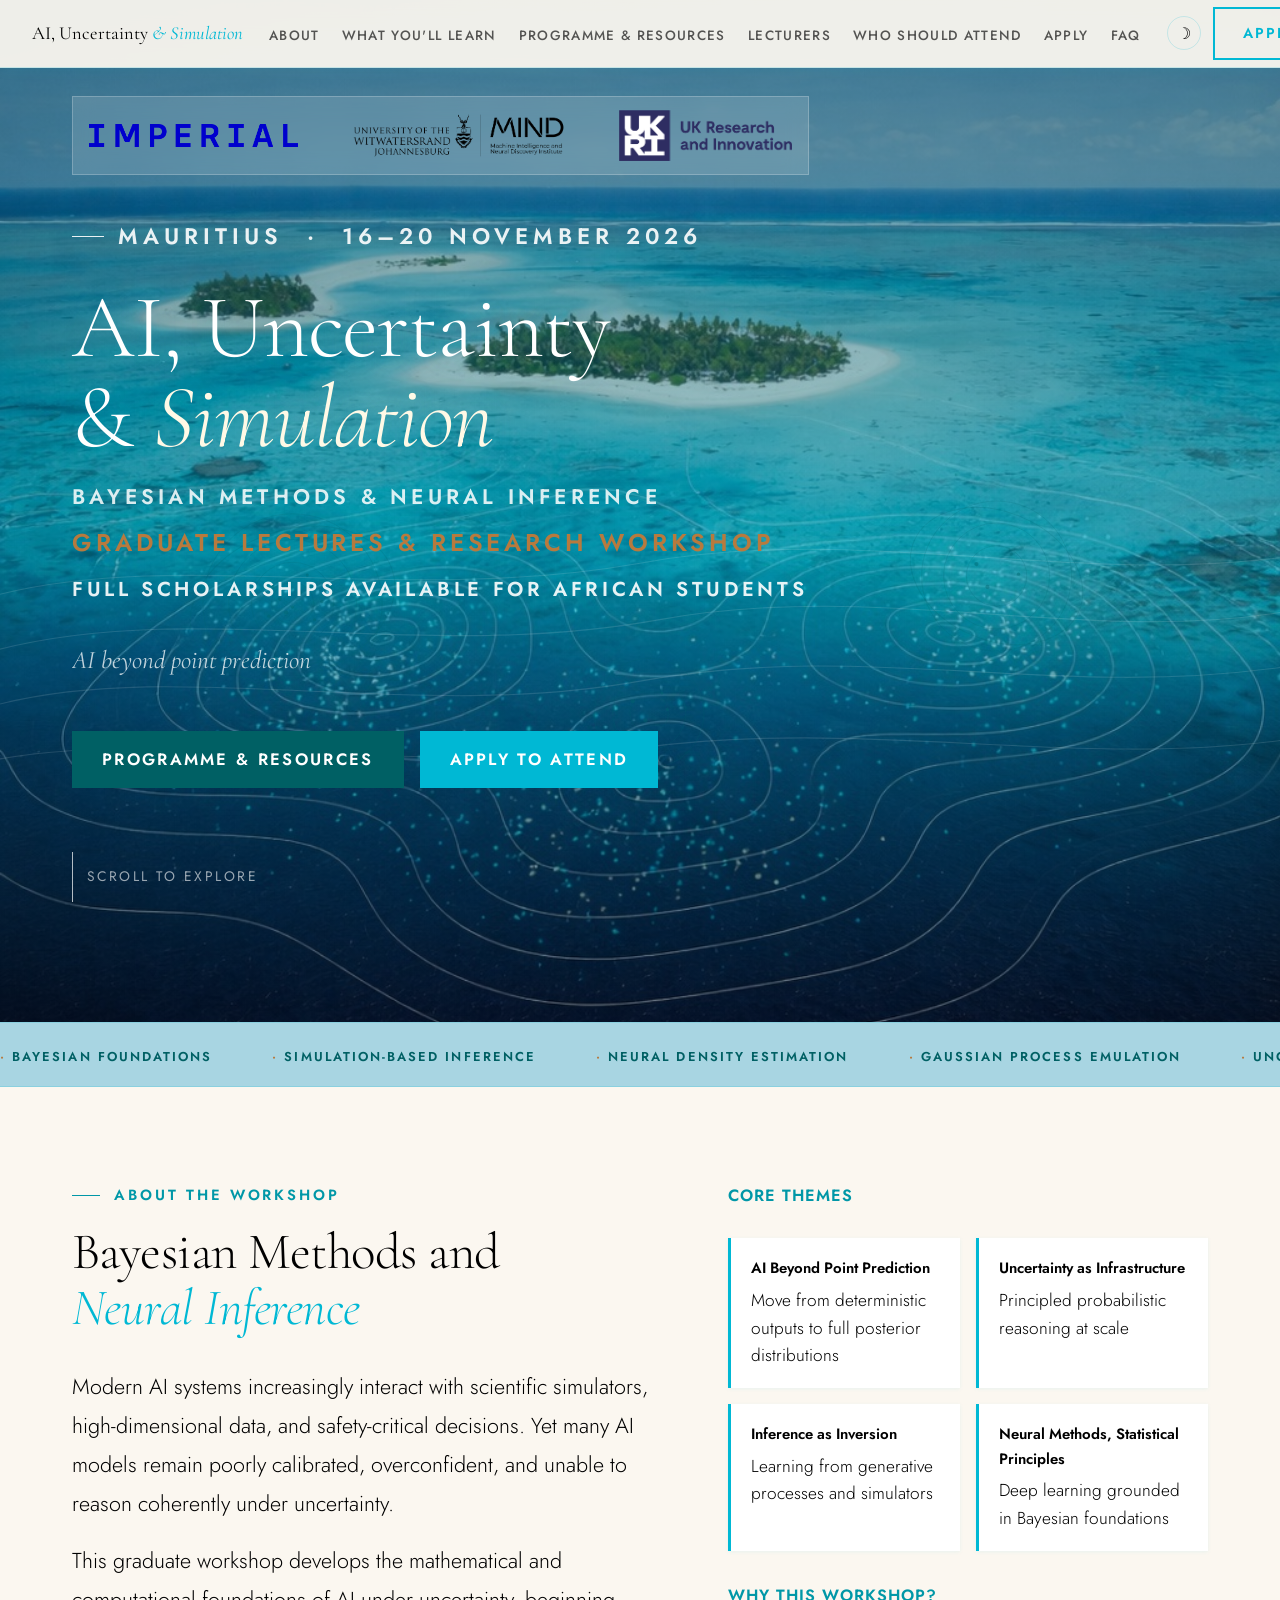
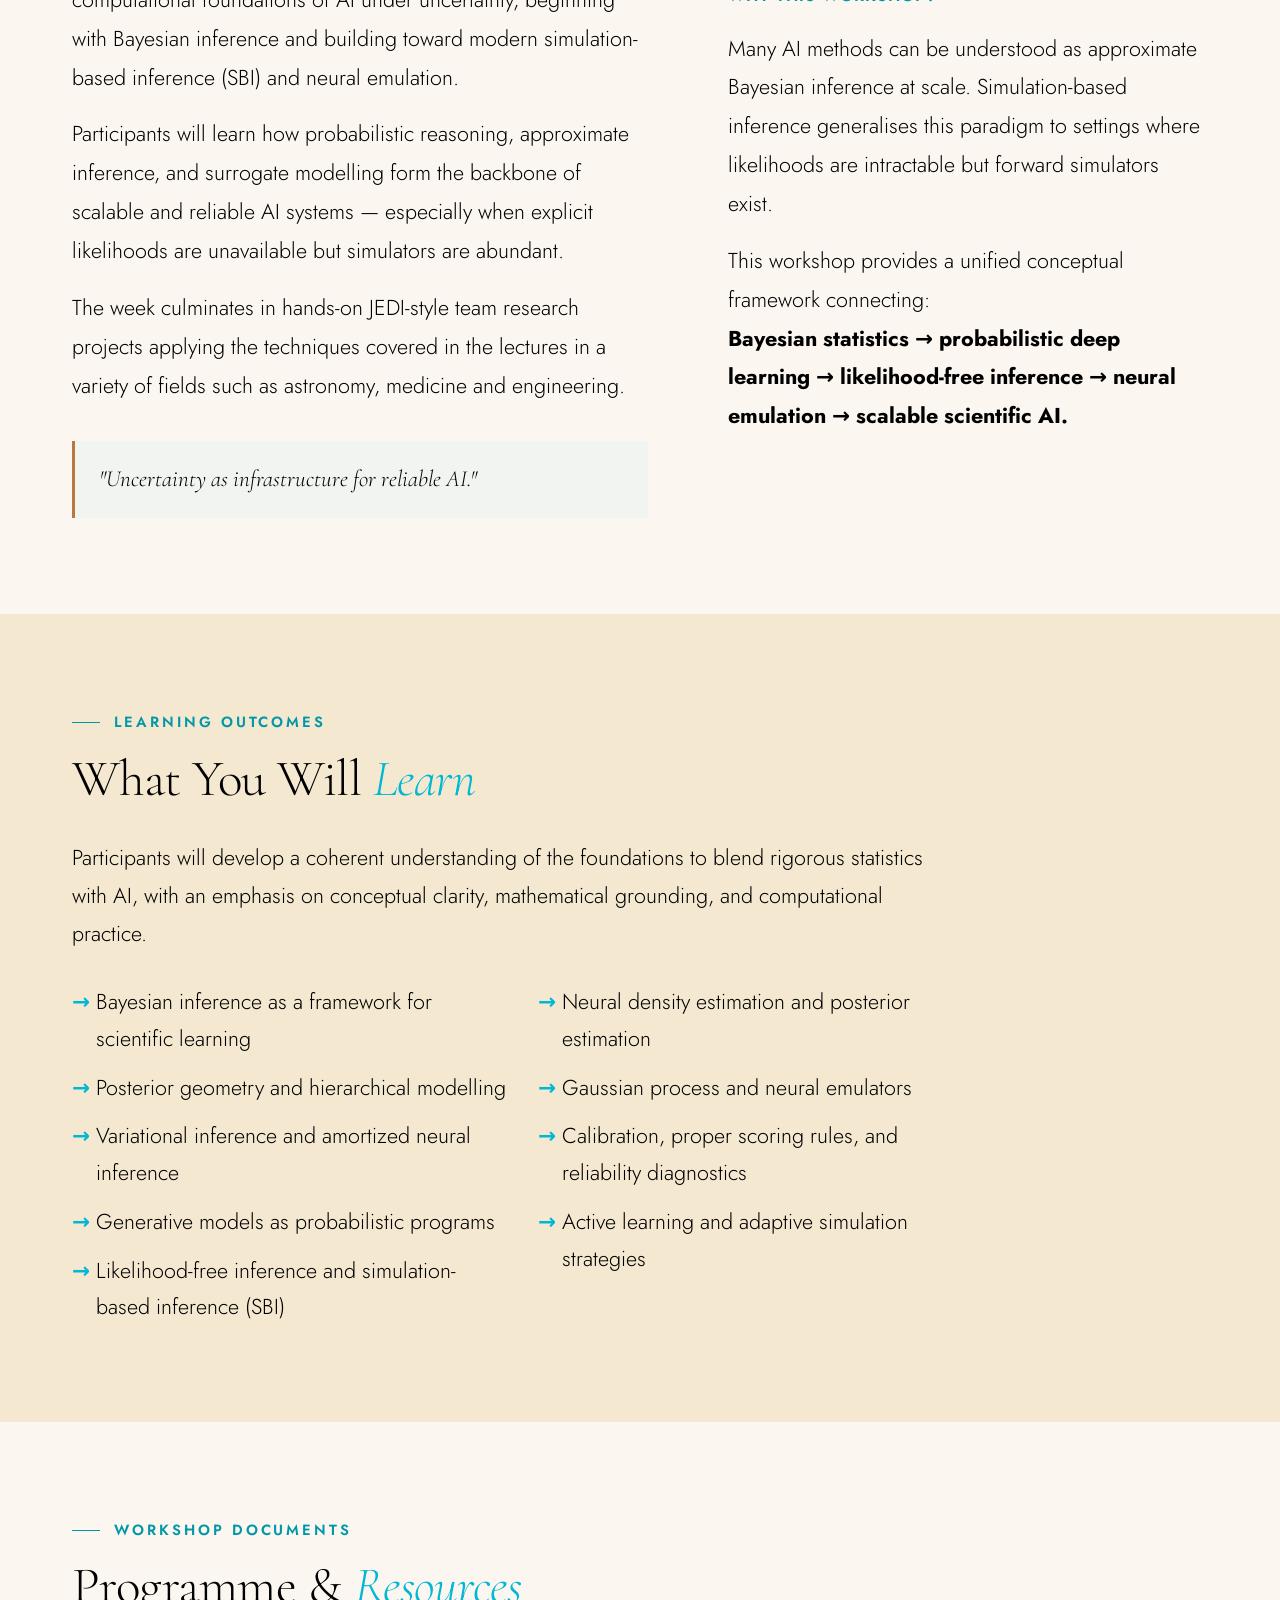
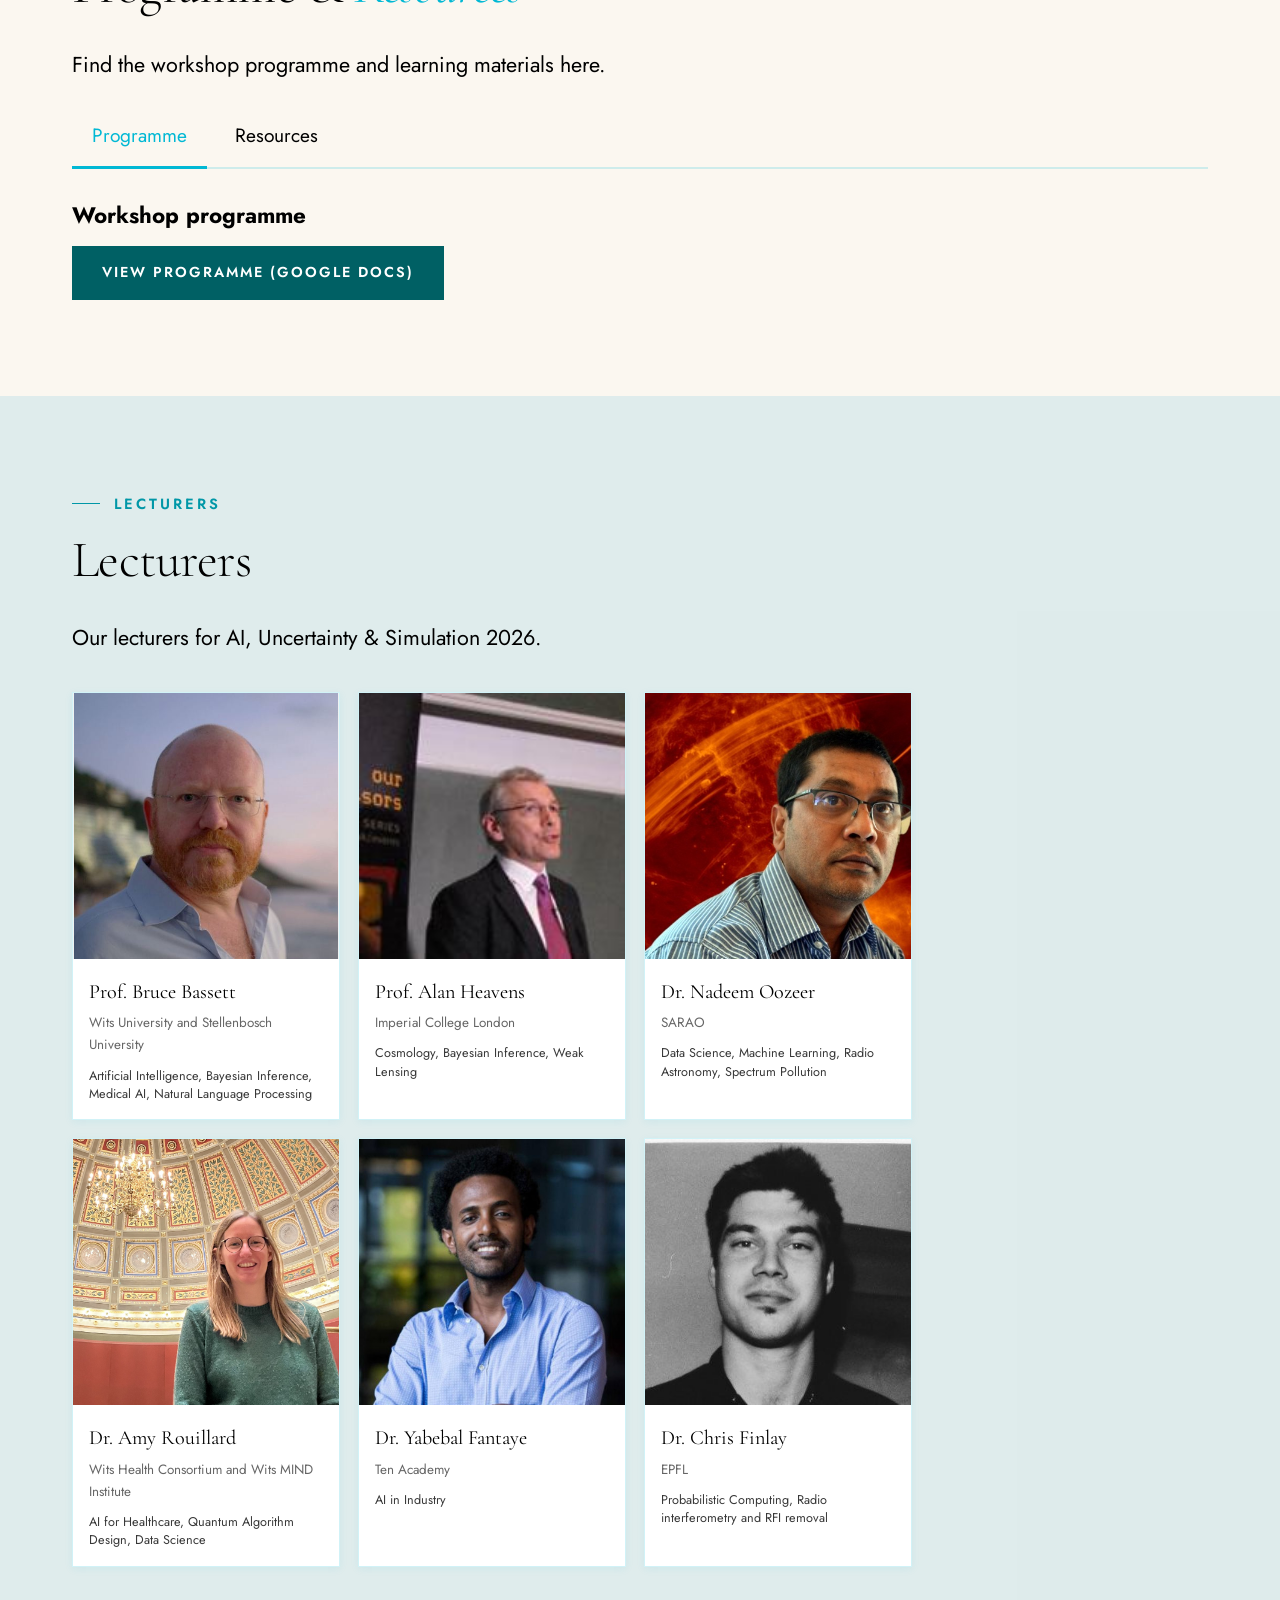
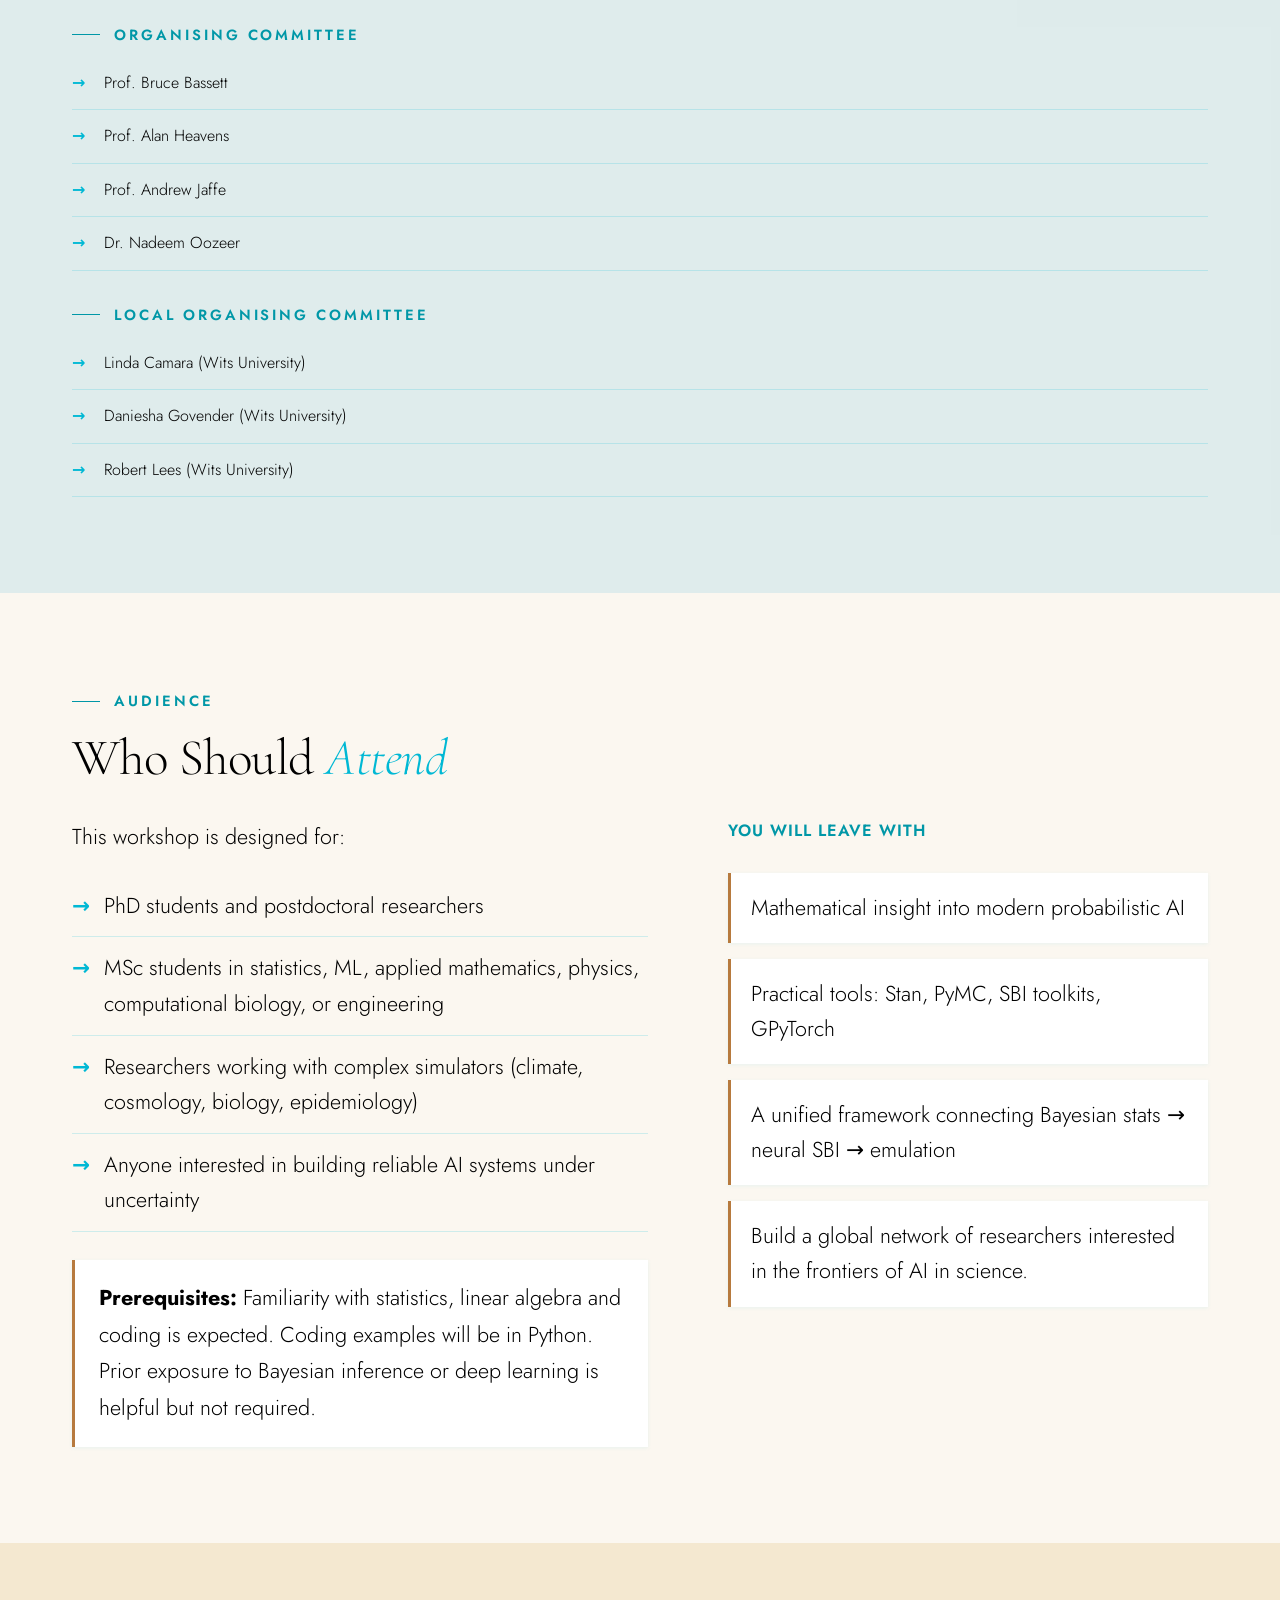
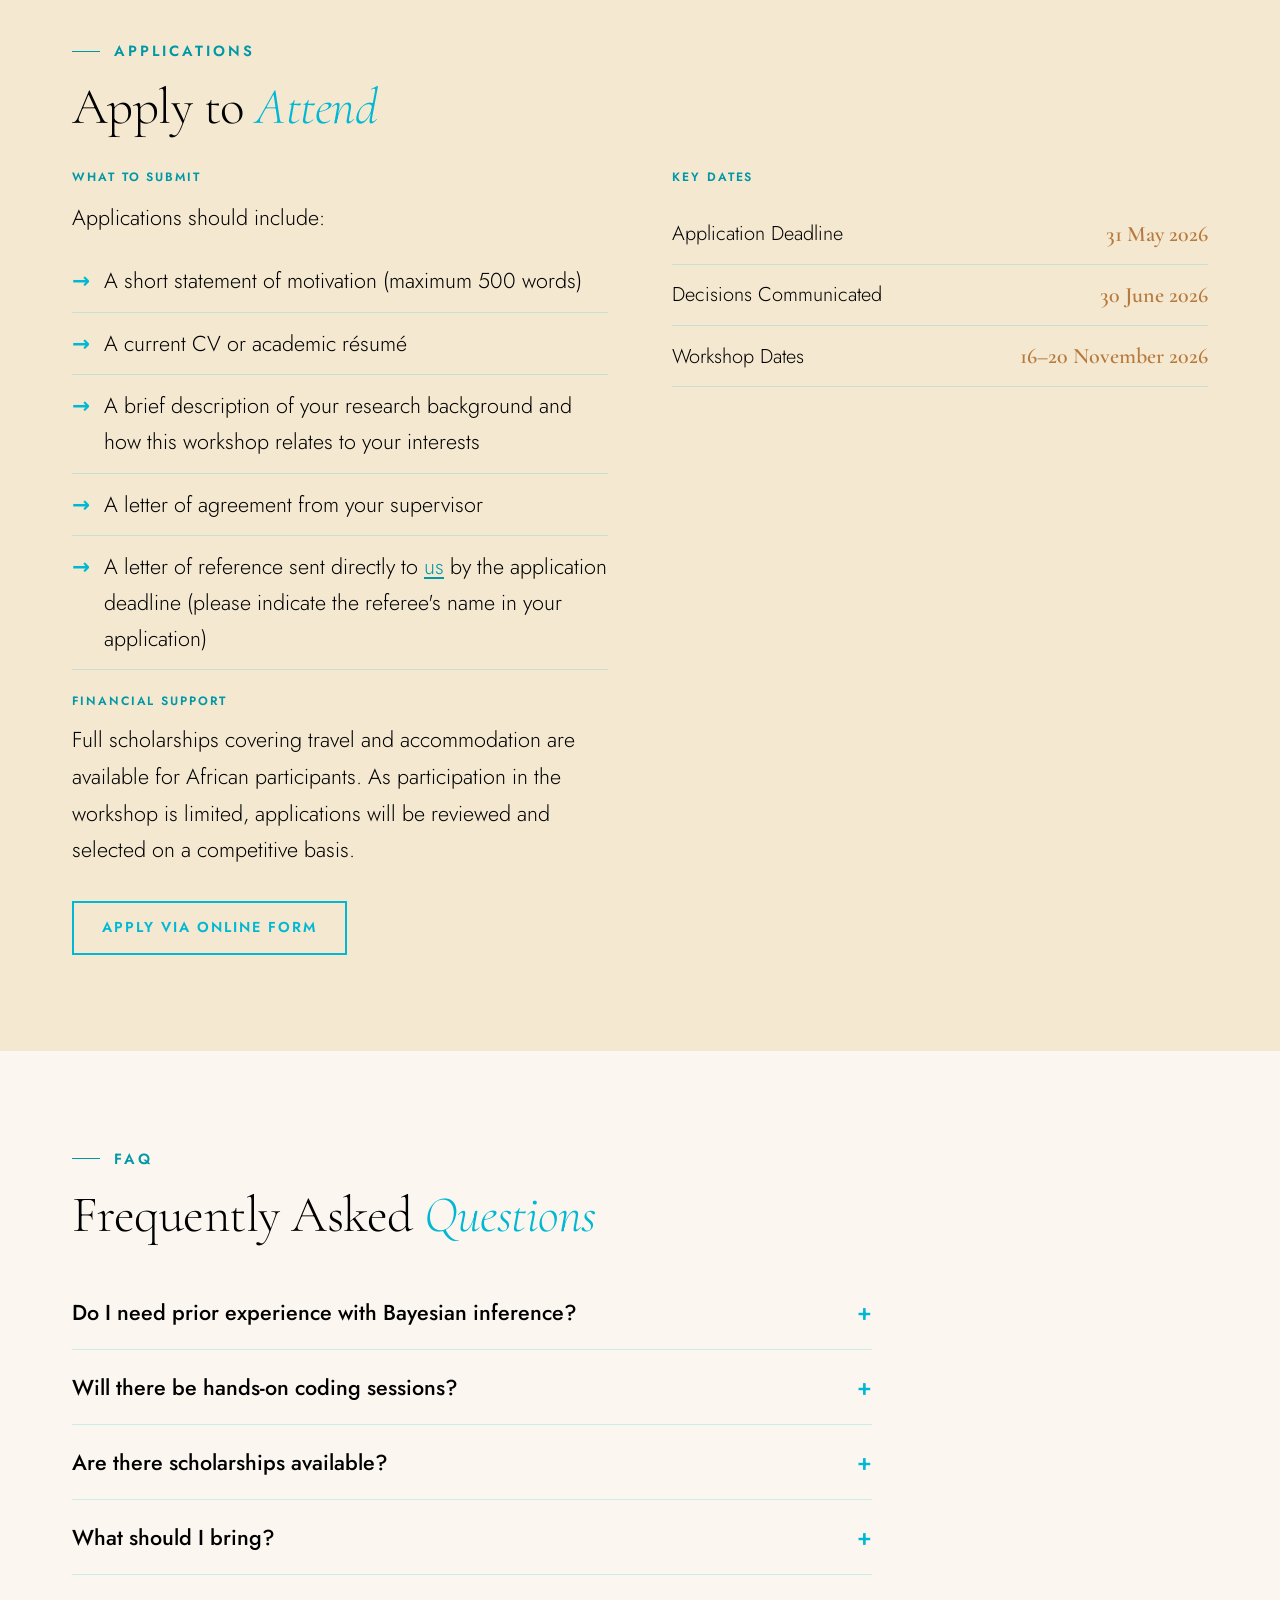
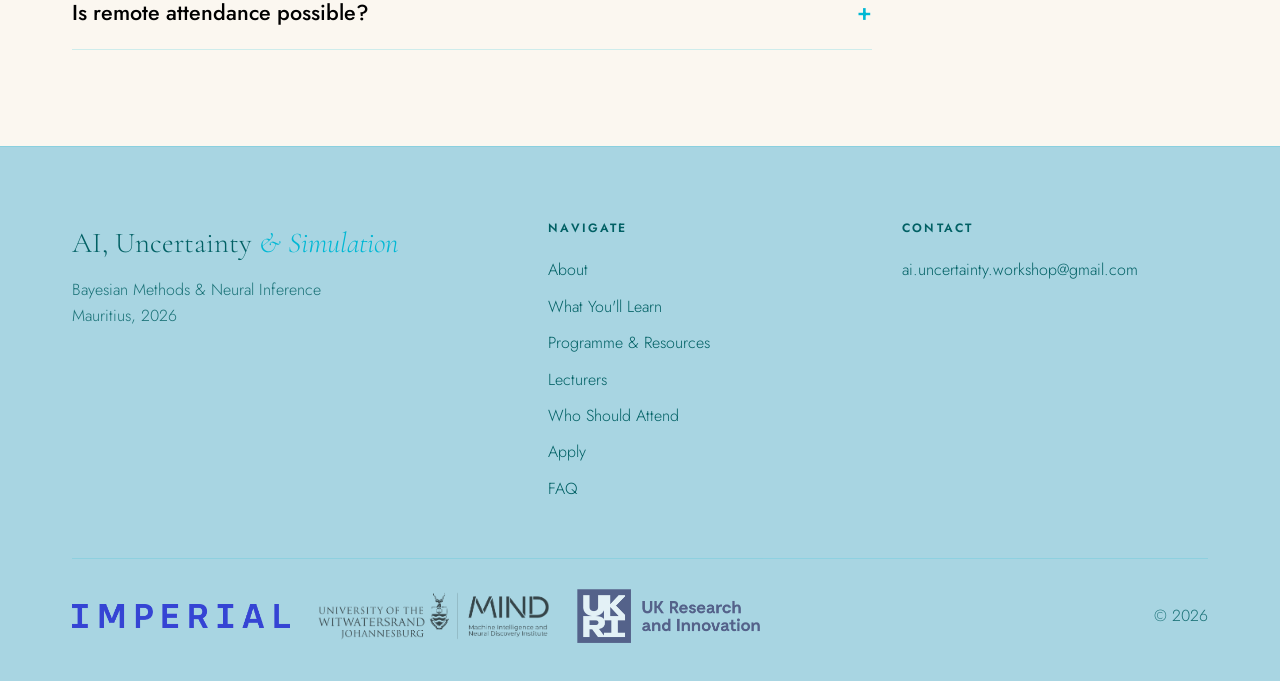
==== commit fa649e0e: "Update index.html" ====
--- a/docs/index.html
+++ b/docs/index.html
@@ -251,12 +251,12 @@
 .tl-desc.open { display:block; }
 
 /* ── SPEAKERS ── */
-.speaker-rail { display:flex; gap:16px; overflow-x:auto; padding-bottom:16px; -webkit-overflow-scrolling:touch; scrollbar-width:thin; scrollbar-color:var(--turquoise) transparent; }
+.speaker-rail { display:grid; grid-template-columns:repeat(3,minmax(0,1fr)); gap:18px; max-width:840px; margin-inline:0; padding-bottom:16px; }
 .speaker-rail::-webkit-scrollbar { height:3px; }
 .speaker-rail::-webkit-scrollbar-thumb { background:var(--turquoise); }
-.speaker-card { flex-shrink:0; width:210px; background:white; border:1px solid var(--border); position:relative; overflow:hidden; cursor:default; transition:var(--t); box-shadow: 0 2px 8px rgba(0,184,212,0.08); }
+.speaker-card { min-width:0; width:100%; background:white; border:1px solid var(--border); position:relative; overflow:hidden; cursor:default; transition:var(--t); box-shadow: 0 2px 8px rgba(0,184,212,0.08); }
 .speaker-card:hover { border-color:var(--turquoise); box-shadow: 0 4px 16px rgba(0,184,212,0.18); }
-.speaker-avatar { width:100%; height:148px; display:flex; align-items:center; justify-content:center; font-family:var(--ff-d); font-size:2rem; font-weight:300; color:rgba(255,255,255,0.85); position:relative; overflow:hidden; }
+.speaker-avatar { width:100%; height:auto; aspect-ratio:1; display:flex; align-items:center; justify-content:center; font-family:var(--ff-d); font-size:2rem; font-weight:300; color:rgba(255,255,255,0.85); position:relative; overflow:hidden; }
 
 /* Fallback gradients for cards without images */
 .speaker-card:nth-child(1) .speaker-avatar{background:linear-gradient(135deg, #00ACC1 0%, #0097A7 100%);}
@@ -266,11 +266,12 @@
 .speaker-card:nth-child(5) .speaker-avatar{background:linear-gradient(135deg, #0097A7 0%, #00838F 100%);}
 .speaker-card:nth-child(6) .speaker-avatar{background:linear-gradient(135deg, #00B8D4 0%, #0097A7 100%);}
 
+.speaker-card .speaker-avatar.has-image { background:#eef2f2; }
 /* Image styling */
 .speaker-avatar img {
   width: 100%;
   height: 100%;
-  object-fit: cover;
+  object-fit: contain;
   object-position: center;
   position: absolute;
   top: 0;
@@ -305,7 +306,7 @@
 .speaker-aff  { font-size:0.7rem; opacity:0.6; margin-bottom:10px; color:var(--text-light); }
 .speaker-interests { font-size:0.66rem; line-height:1.45; color:var(--text-light); opacity:0.78; }
 .speaker-info { position:relative; z-index:2; }
-.speaker-bio-hover { position:absolute; top:0; left:0; right:0; height:148px; z-index:1; background:rgba(0,151,167,0.97); color:white; padding:24px; display:flex; align-items:center; justify-content:center; text-align:center; font-family:var(--ff-d); font-style:italic; font-weight:300; font-size:0.9rem; line-height:1.65; opacity:0; transition:opacity .3s; pointer-events:none; }
+.speaker-bio-hover { position:absolute; top:0; left:0; right:0; height:auto; aspect-ratio:1; z-index:1; background:rgba(0,151,167,0.97); color:white; padding:24px; display:flex; align-items:center; justify-content:center; text-align:center; font-family:var(--ff-d); font-style:italic; font-weight:300; font-size:0.9rem; line-height:1.65; opacity:0; transition:opacity .3s; pointer-events:none; }
 .speaker-card:hover .speaker-bio-hover,
 .speaker-card:focus-within .speaker-bio-hover { opacity:1; }
 
@@ -406,6 +407,11 @@
 .materials-panel { padding:28px 0 0; color:var(--text-light); }
 .materials-panel h3 { color:var(--text); margin-bottom:12px; }
 .materials-panel[hidden] { display:none; }
+@media(max-width:760px){ .speaker-rail{grid-template-columns:repeat(2,minmax(0,1fr));max-width:560px;} }
+@media(max-width:480px){ .speaker-rail{grid-template-columns:1fr;max-width:280px;} }
+/* Fill these portrait frames without letterboxing. */
+.speaker-avatar img[src="Nadeem.jpg"],
+.speaker-avatar img[src="Chris%20finlay.jpeg"] { object-fit:cover; object-position:center; }
 </style>
 </head>
 
@@ -751,7 +757,7 @@
         <div class="speaker-info">
           <div class="speaker-name">Dr. Chris Finlay</div>
           <div class="speaker-aff">EPFL</div>
-          <div class="speaker-interests">HPC Application Specialist</div>
+          <div class="speaker-interests">Probabilistic Computing, Radio interferometry and RFI removal</div>
         </div>
       </div>
     </div>
@@ -763,6 +769,14 @@
         <li>Prof. Alan Heavens</li>
         <li>Prof. Andrew Jaffe</li>
         <li>Dr. Nadeem Oozeer</li>
+      </ul>
+    </div>
+    <div style="margin-top:32px;">
+      <div class="section-label" style="margin-bottom:10px;">Local Organising Committee</div>
+      <ul class="apps-list">
+        <li>Linda Camara (Wits University)</li>
+        <li>Daniesha Govender (Wits University)</li>
+        <li>Robert Lees (Wits University)</li>
       </ul>
     </div>
   </div>
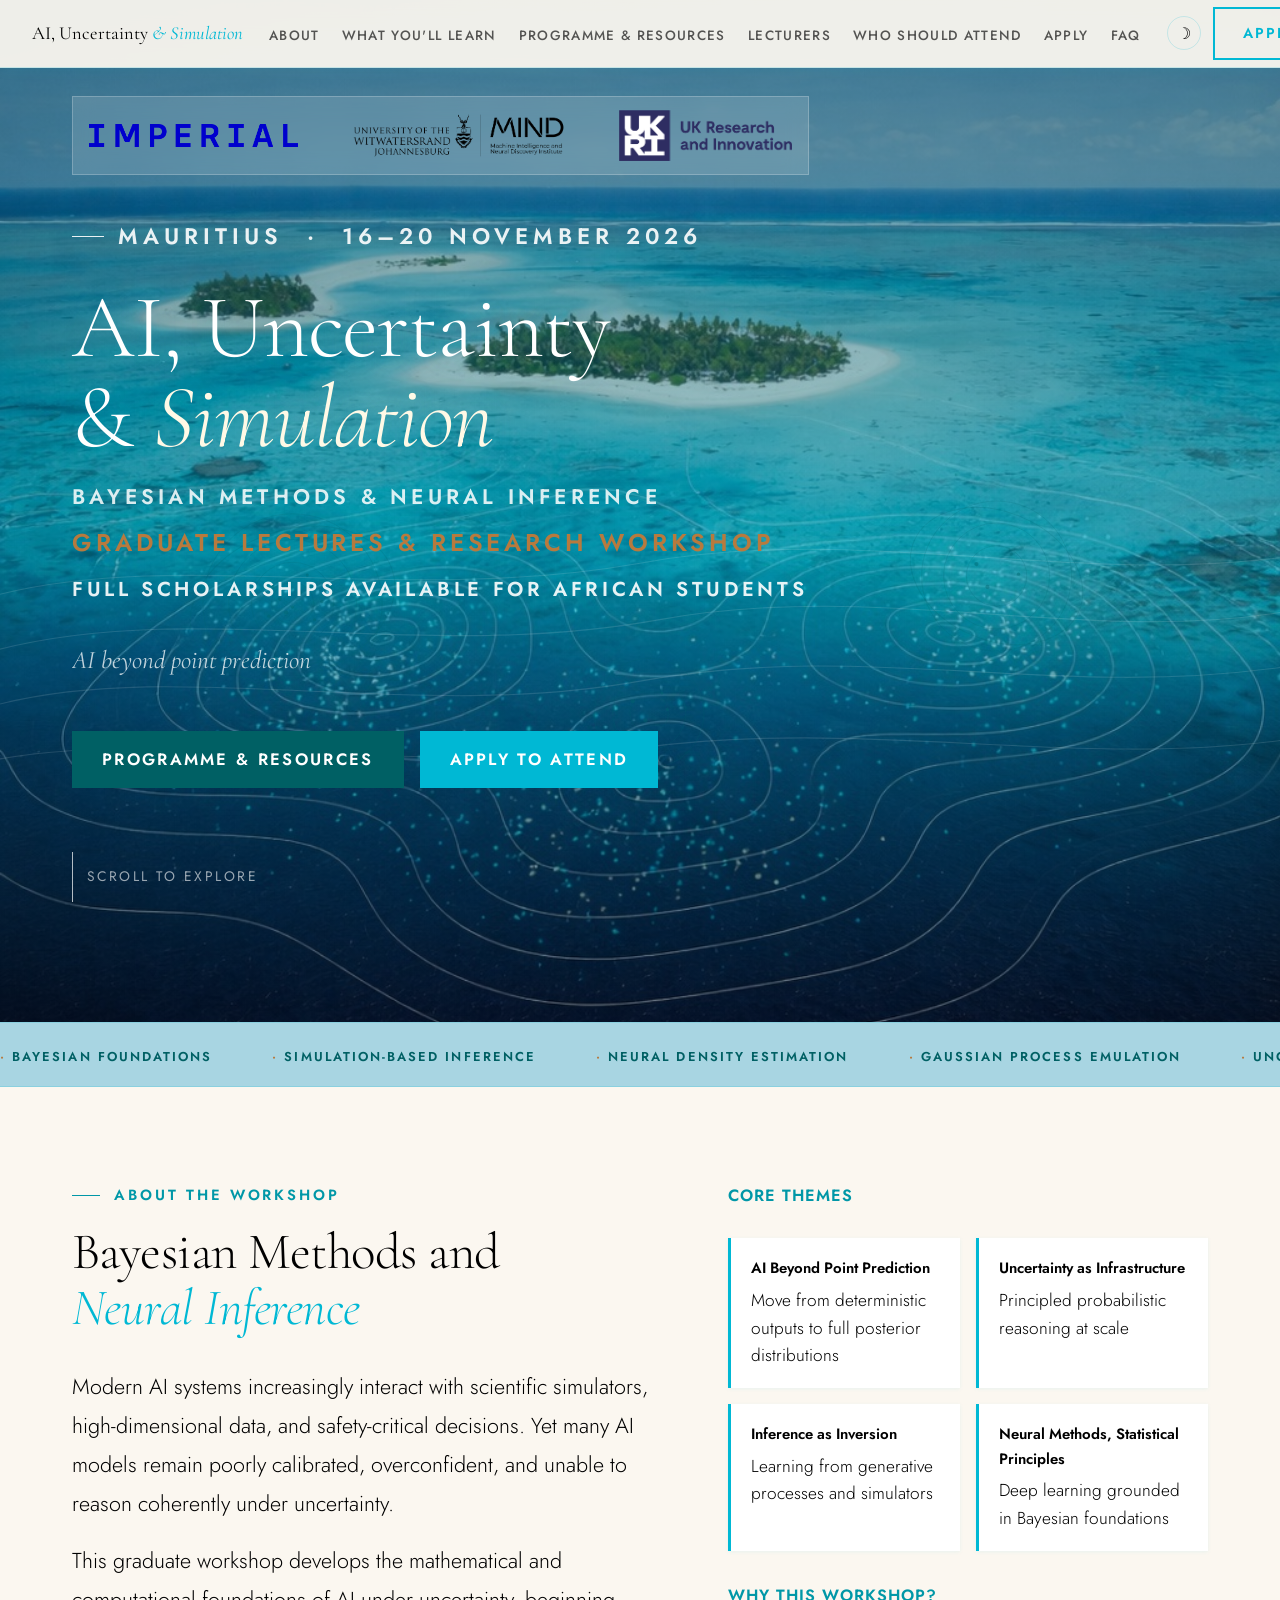
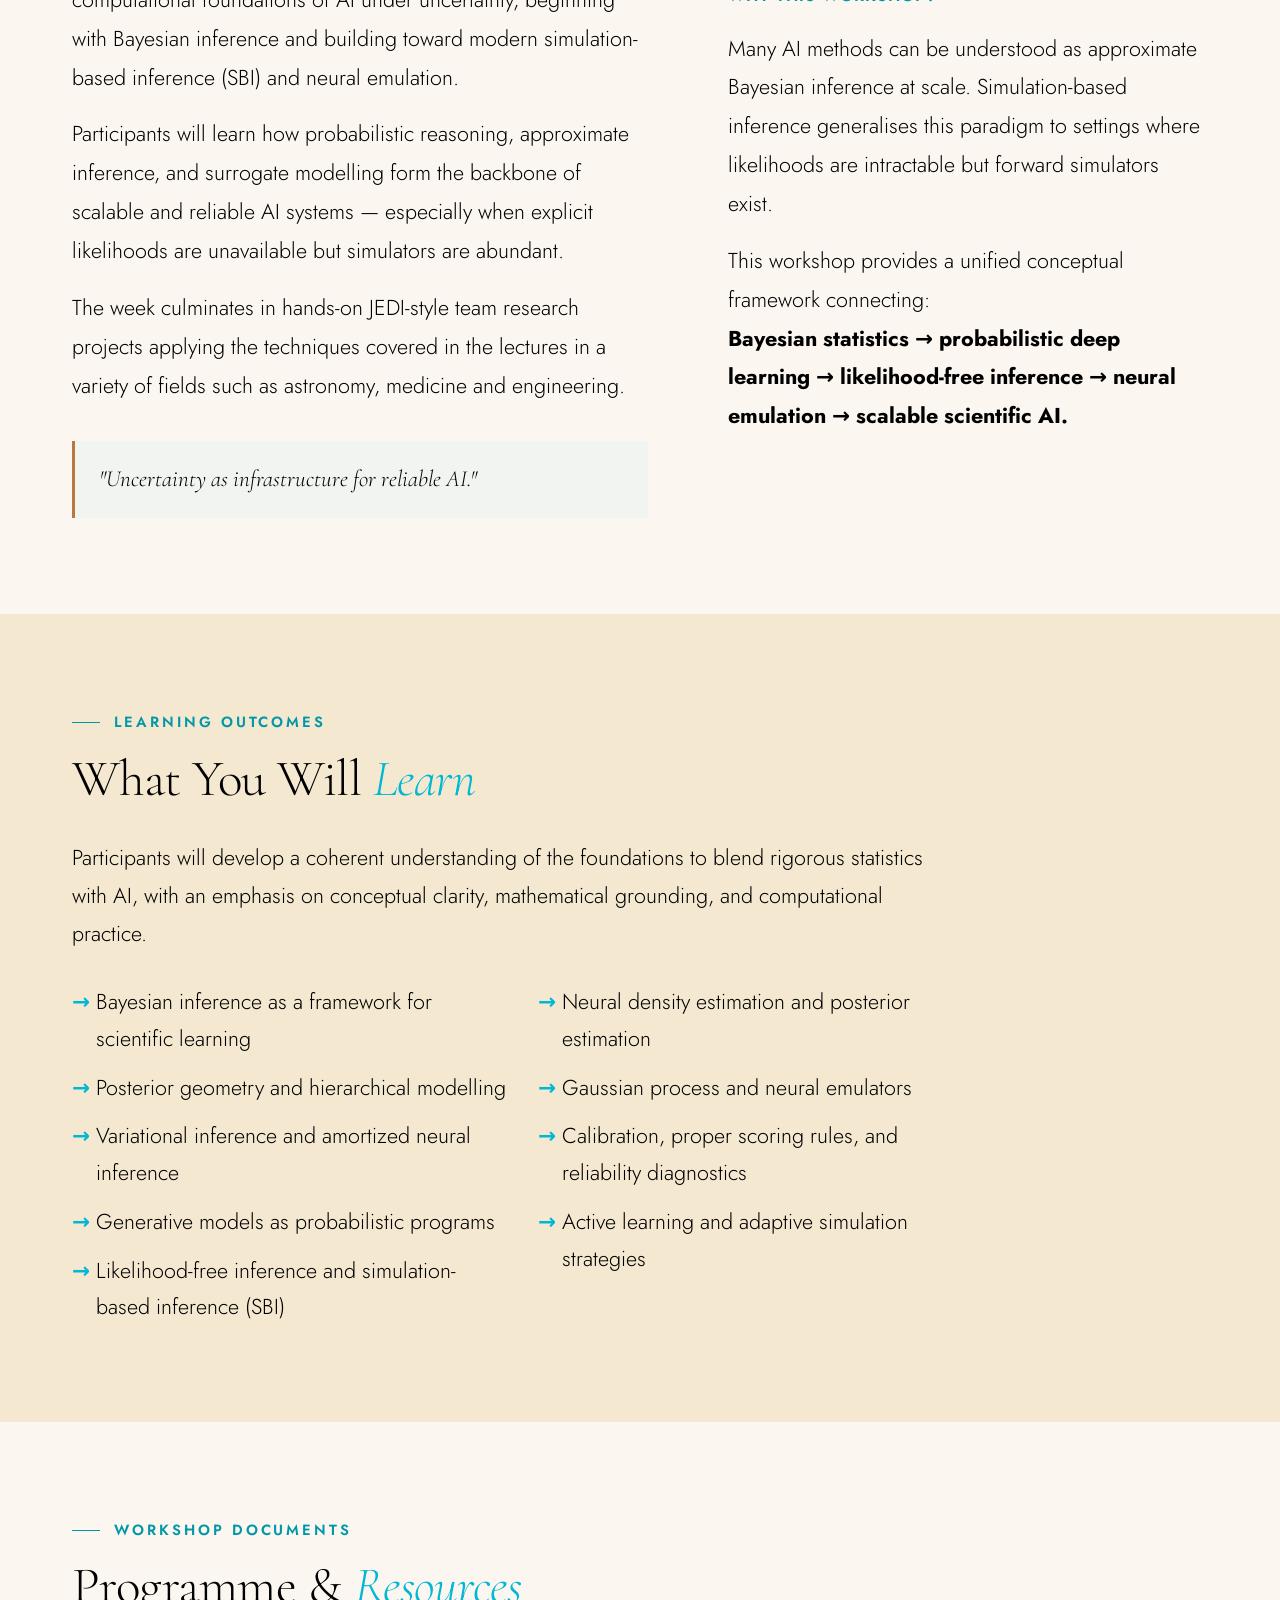
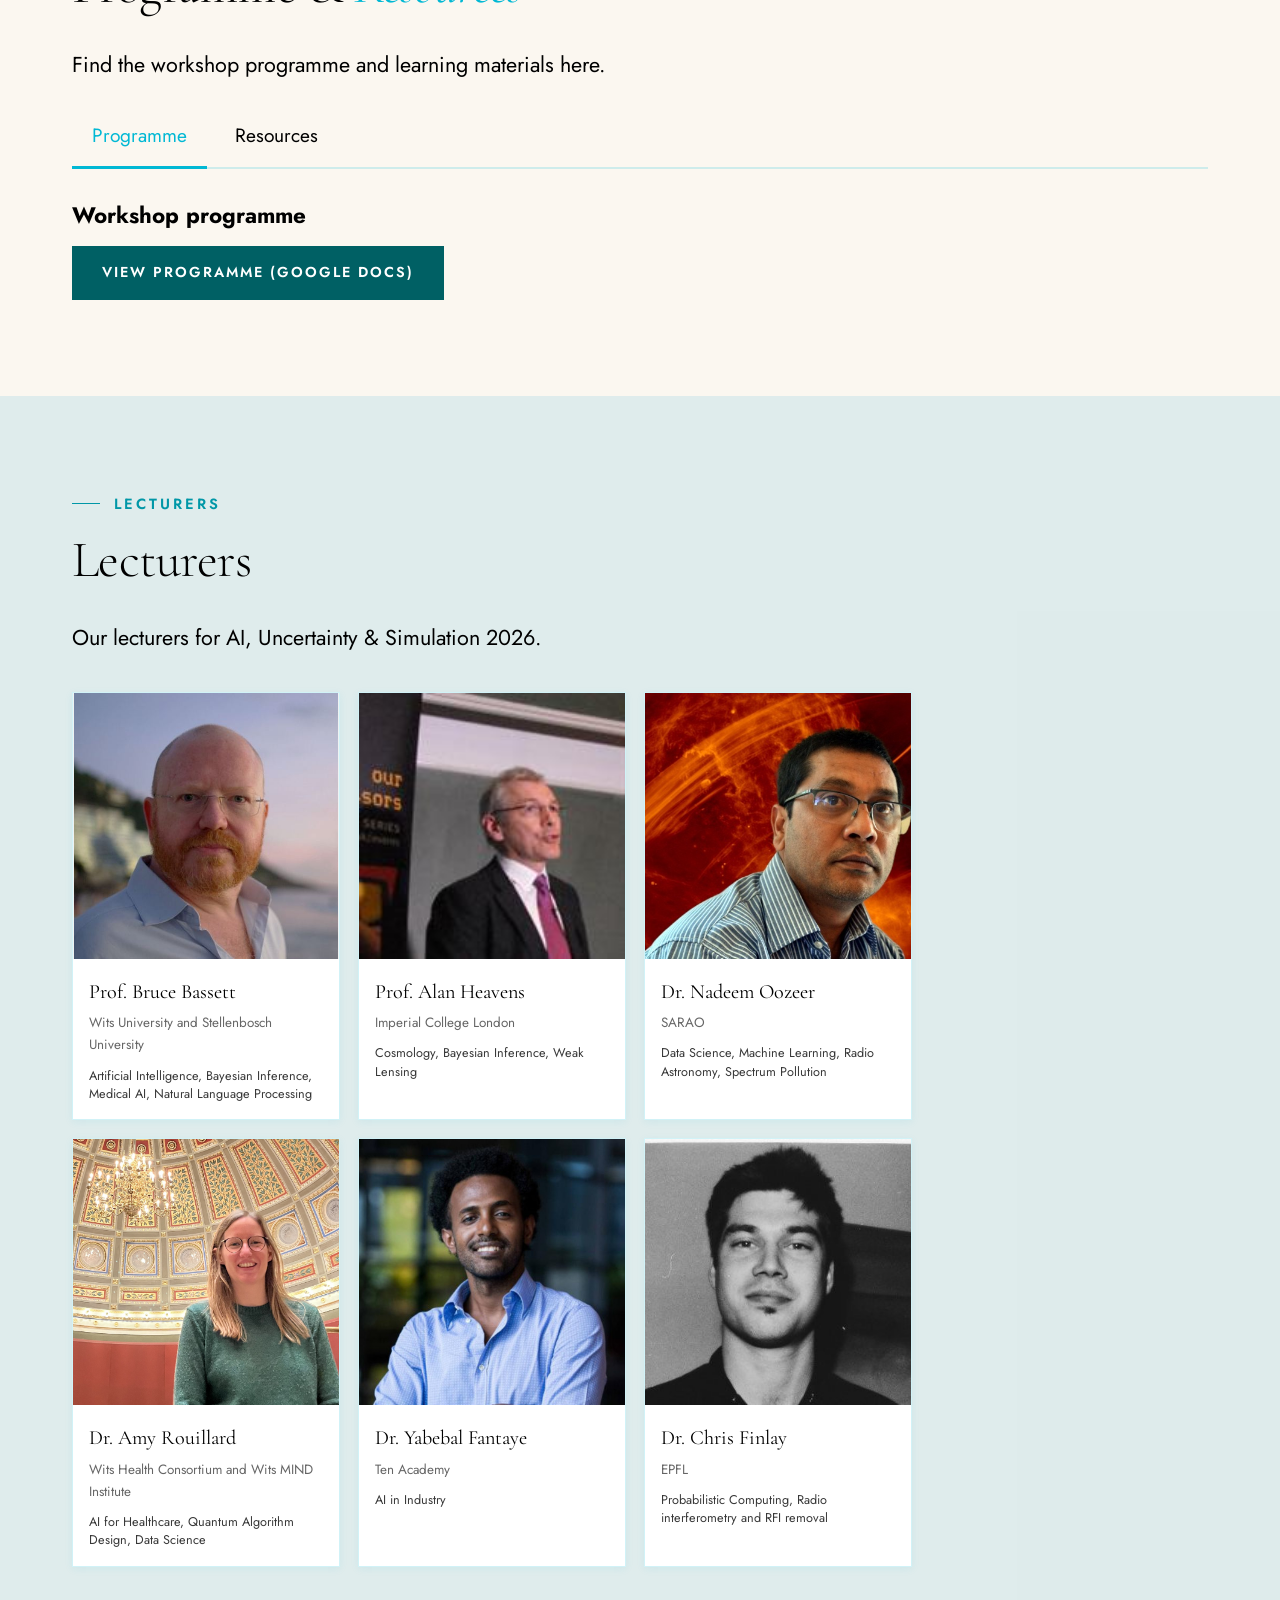
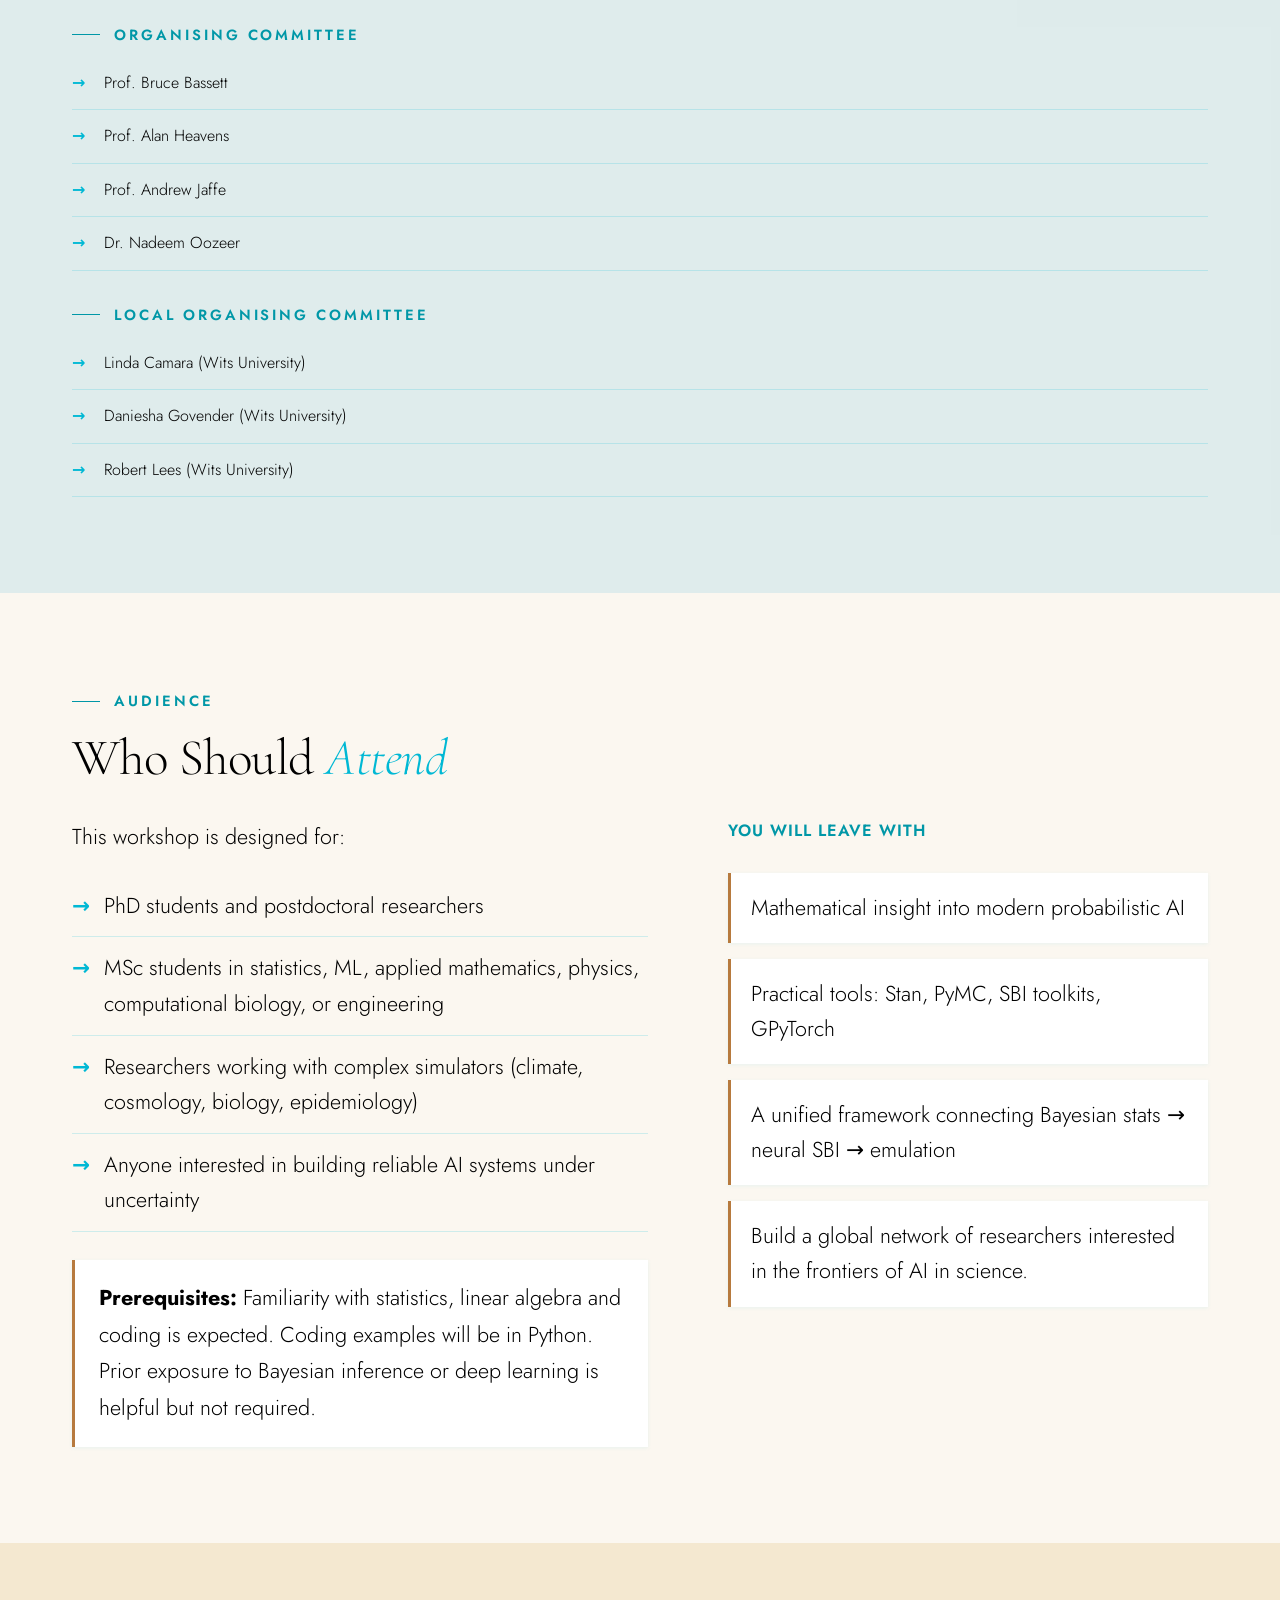
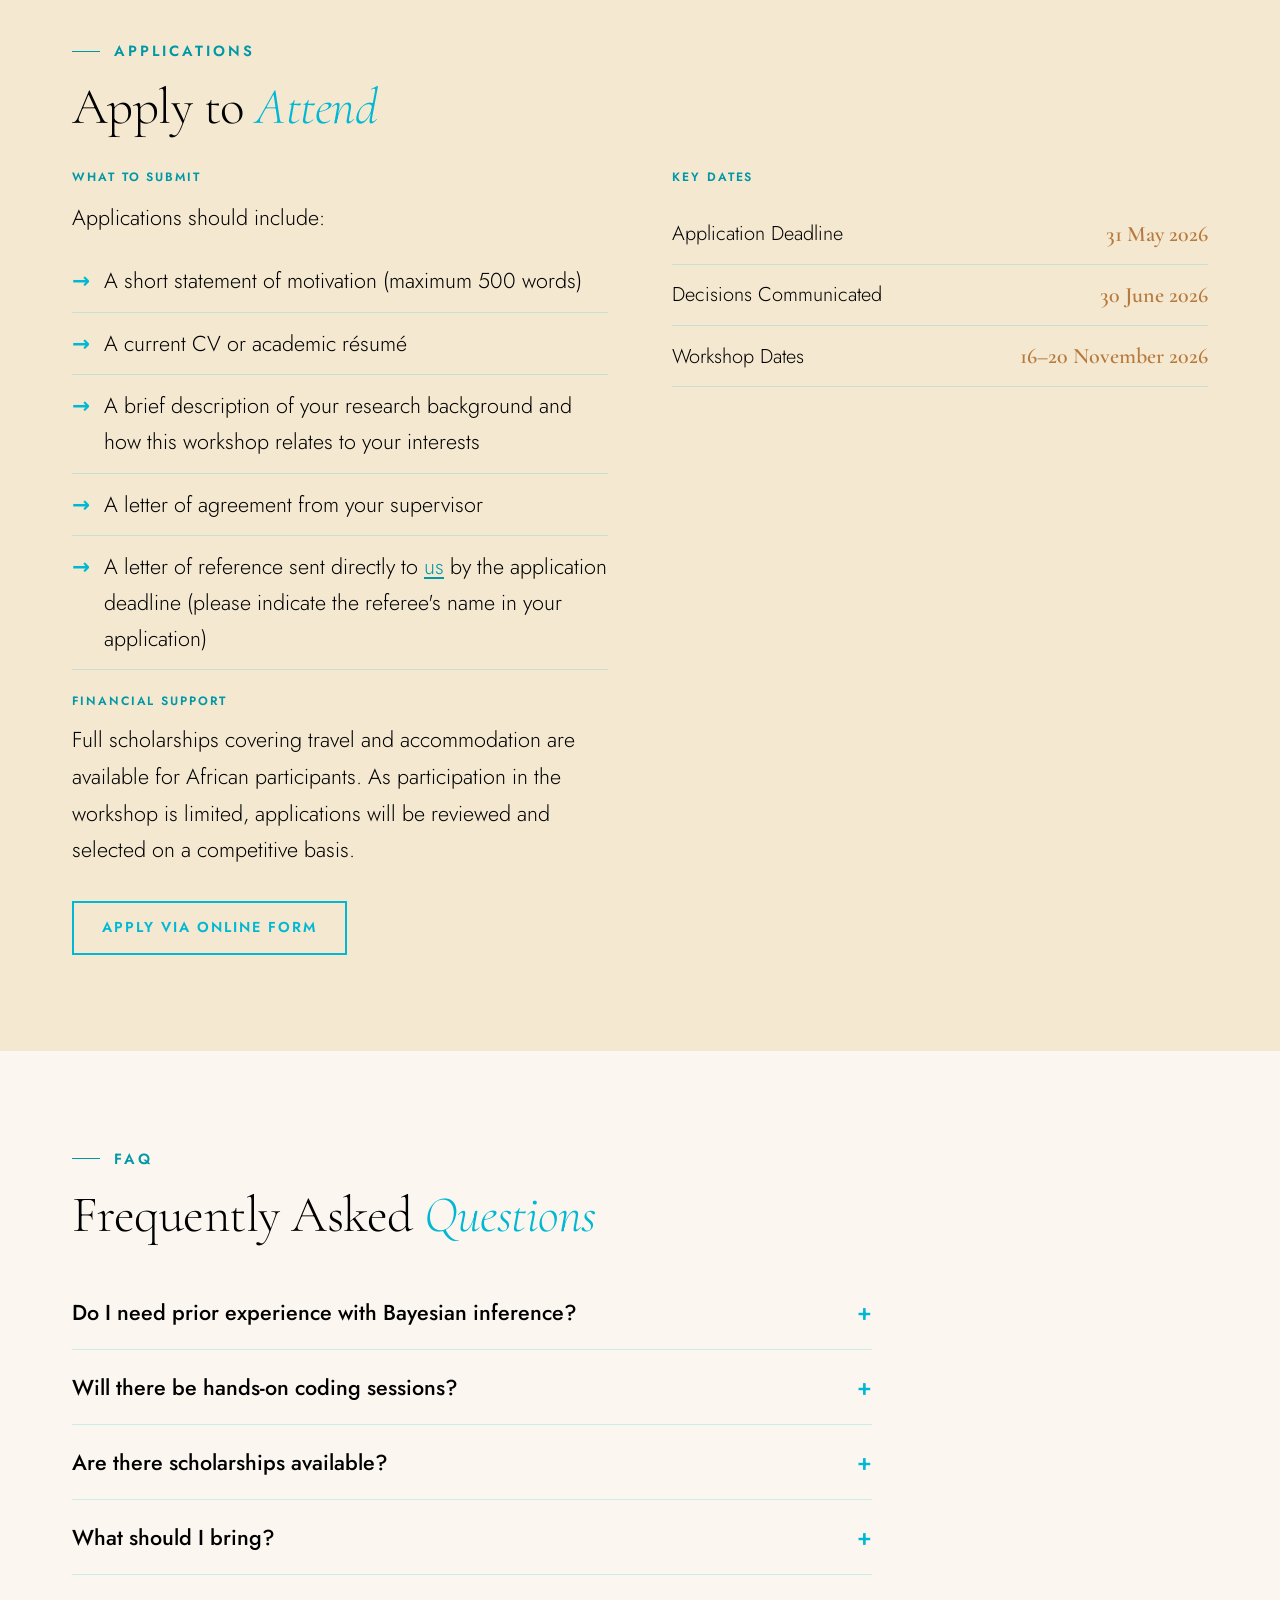
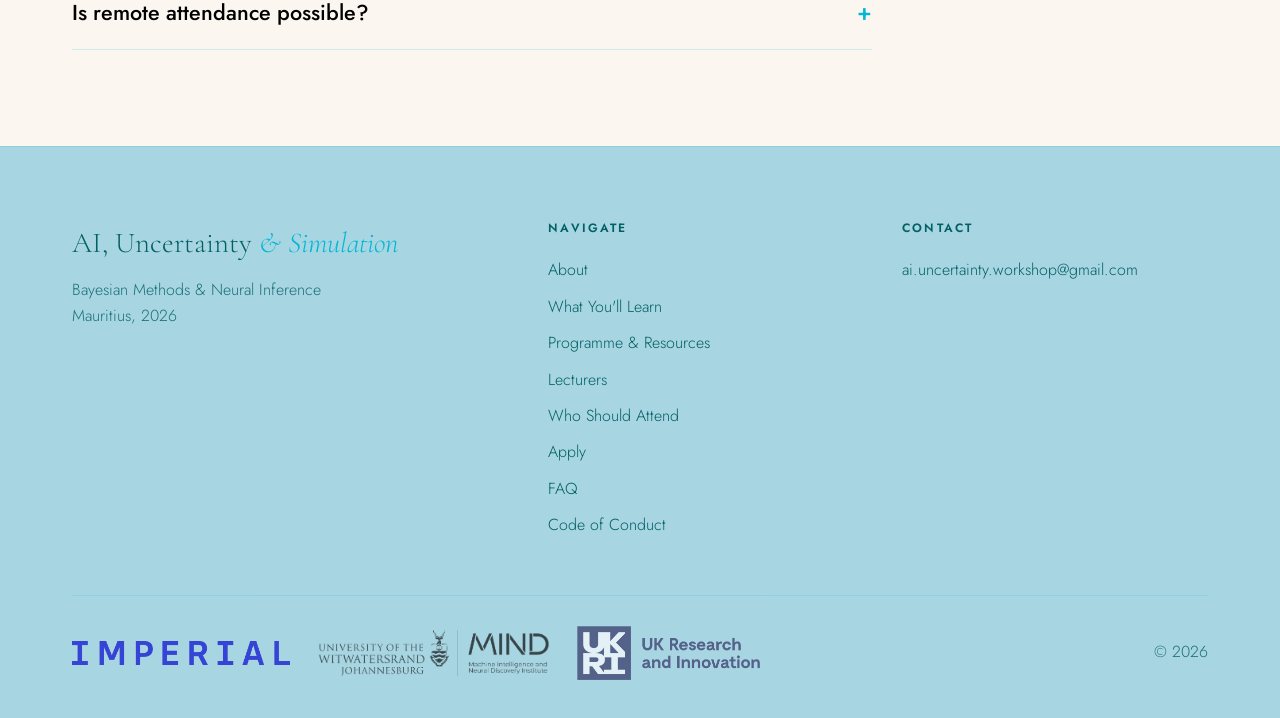
==== commit e0488a10: "Update index.html" ====
--- a/docs/index.html
+++ b/docs/index.html
@@ -616,7 +616,8 @@
     </div>
     <div id="resource-documents" class="materials-panel" role="tabpanel" aria-labelledby="resource-documents-tab" tabindex="0" hidden>
       <h3>Learning resources</h3>
-      <p>Links to lecture notes and workshop materials will be available here soon.</p>
+      <p style="margin-bottom:20px;"><a class="btn btn-ocean" href="https://docs.google.com/document/d/1jSE4F44OW1ZwL3mby49_wBF9aM5XcWN_VvnTVxIhMaQ/edit?usp=sharing" target="_blank" rel="noopener noreferrer">Code of Conduct (Google Docs)</a></p>
+      <p>Lecture notes and workshop materials will be added here soon.</p>
     </div>
   </div>
 </section>
@@ -892,6 +893,7 @@
           <li><a href="#about">About</a></li><li><a href="#learn">What You'll Learn</a></li>
           <li><a href="#materials">Programme &amp; Resources</a></li><li><a href="#speakers">Lecturers</a></li>
           <li><a href="#who">Who Should Attend</a></li><li><a href="#applications">Apply</a></li><li><a href="#faq">FAQ</a></li>
+          <li><a href="https://docs.google.com/document/d/1jSE4F44OW1ZwL3mby49_wBF9aM5XcWN_VvnTVxIhMaQ/edit?usp=sharing" target="_blank" rel="noopener noreferrer">Code of Conduct</a></li>
         </ul>
       </div>
       <div>
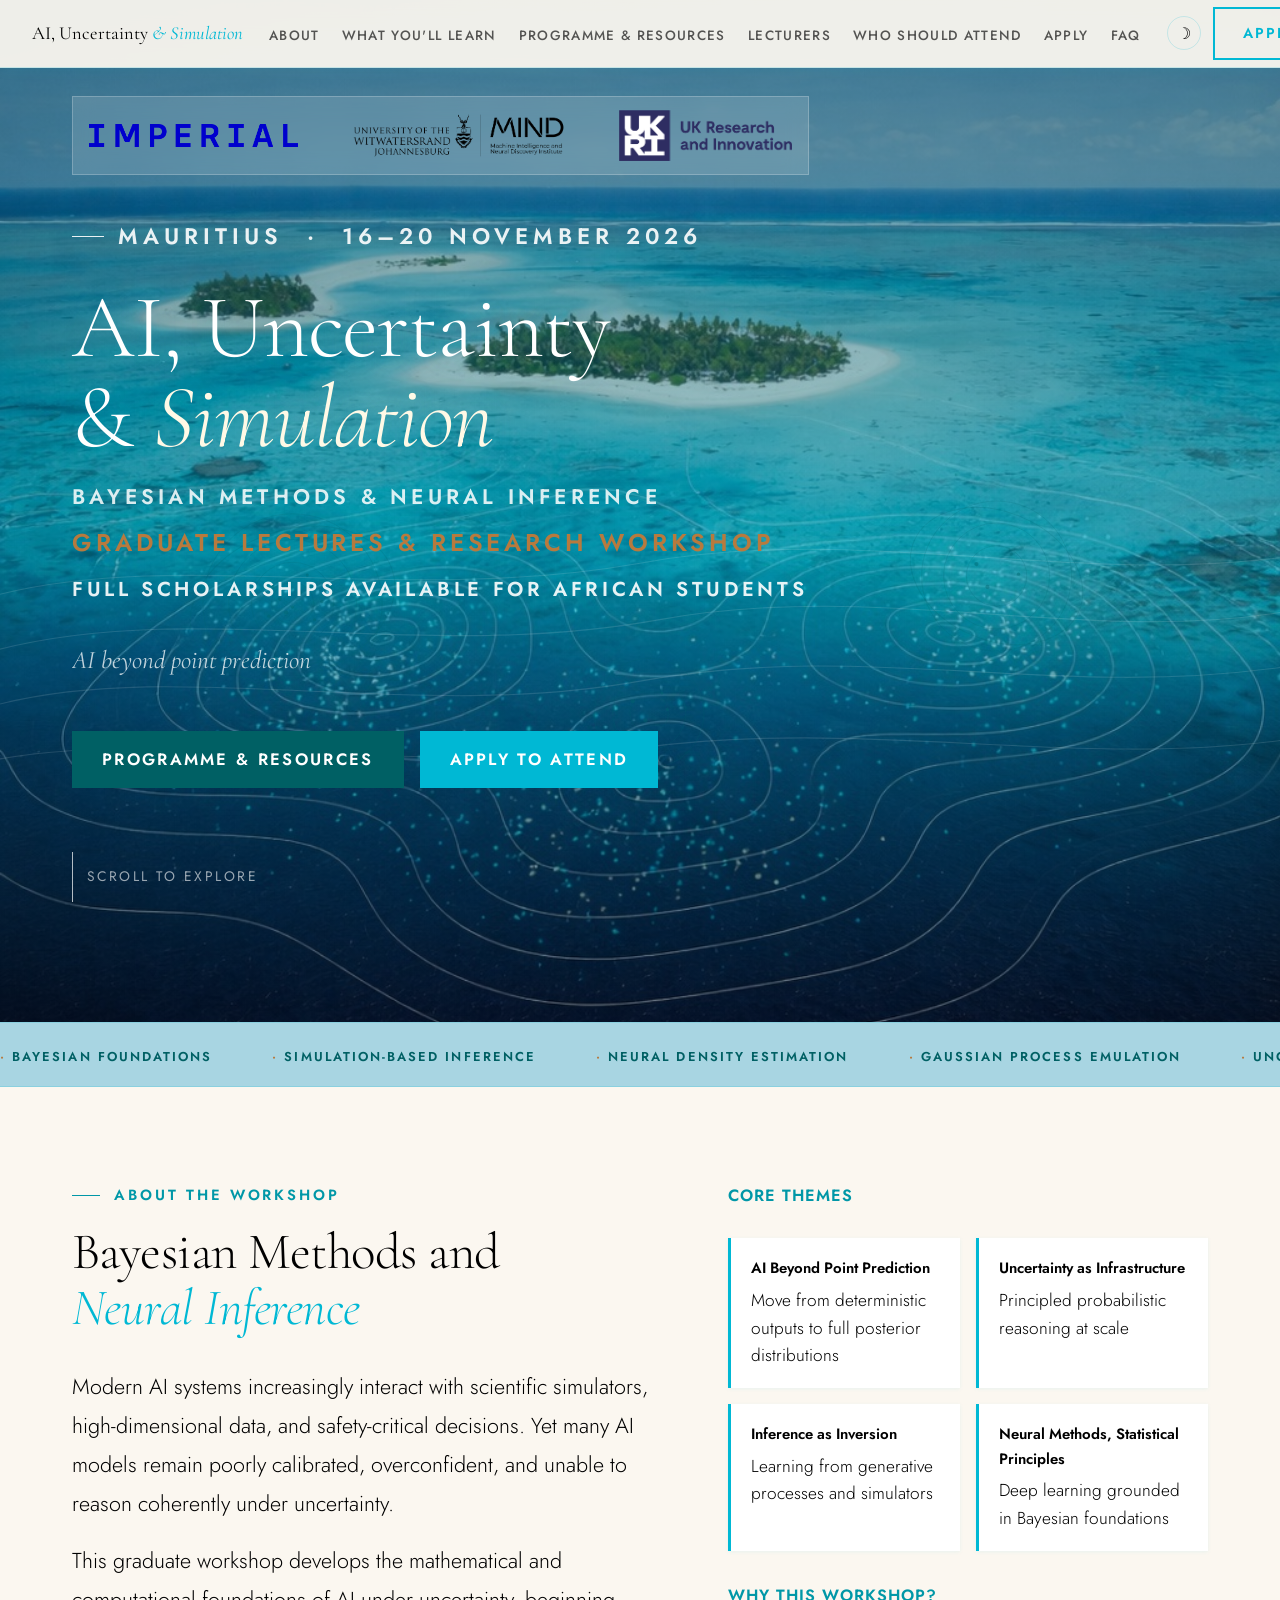
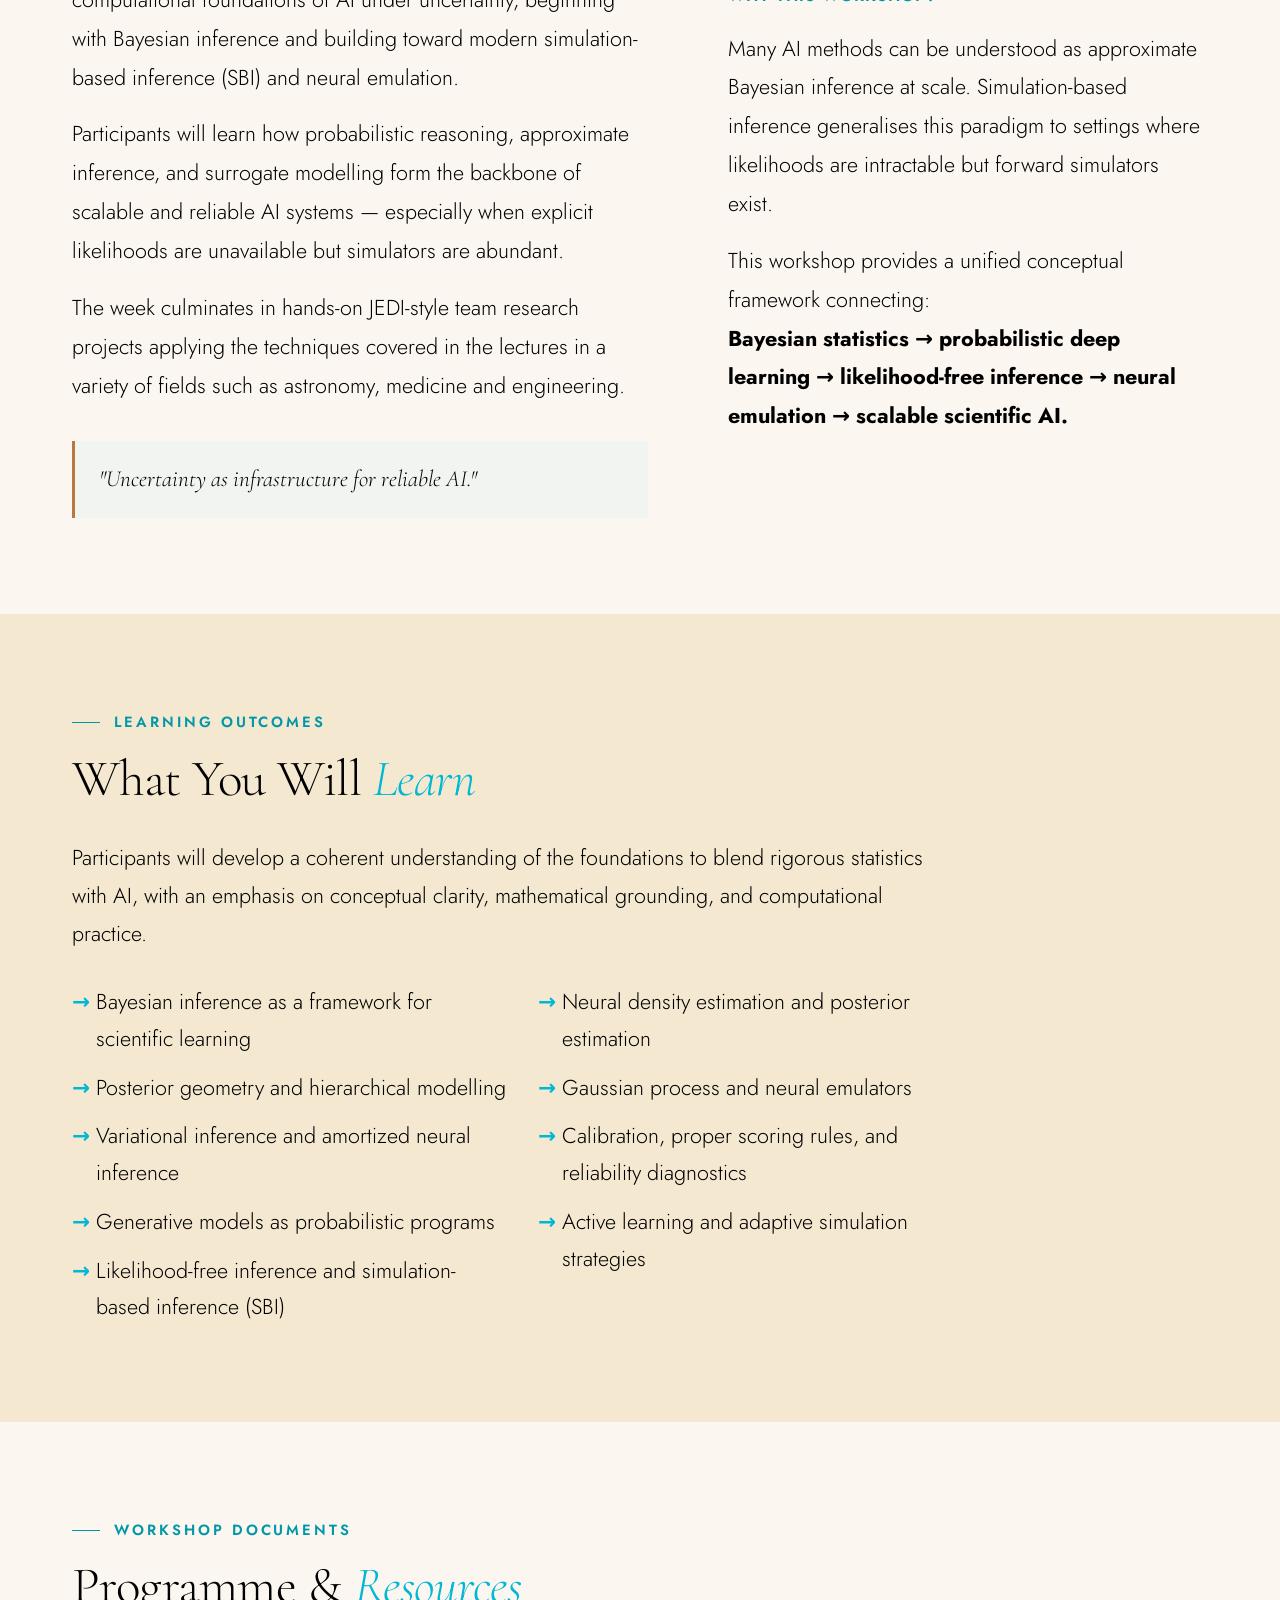
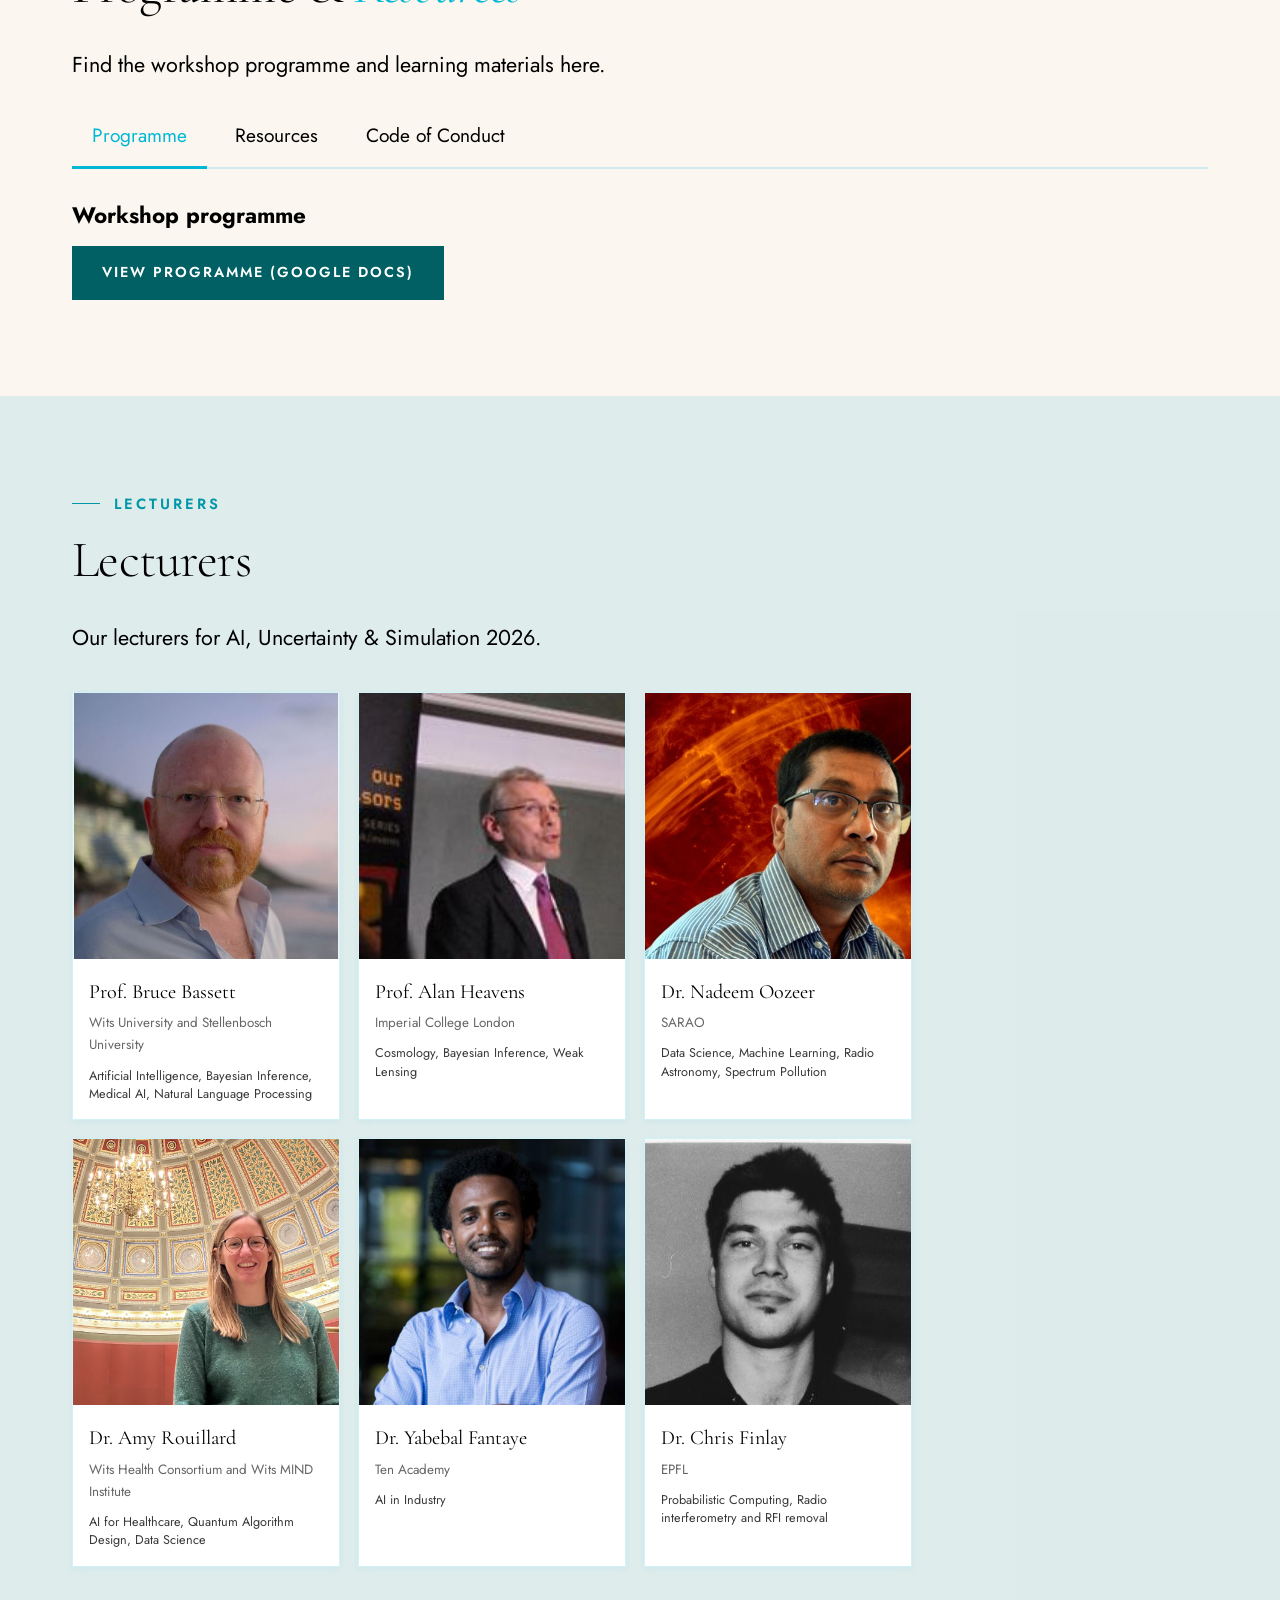
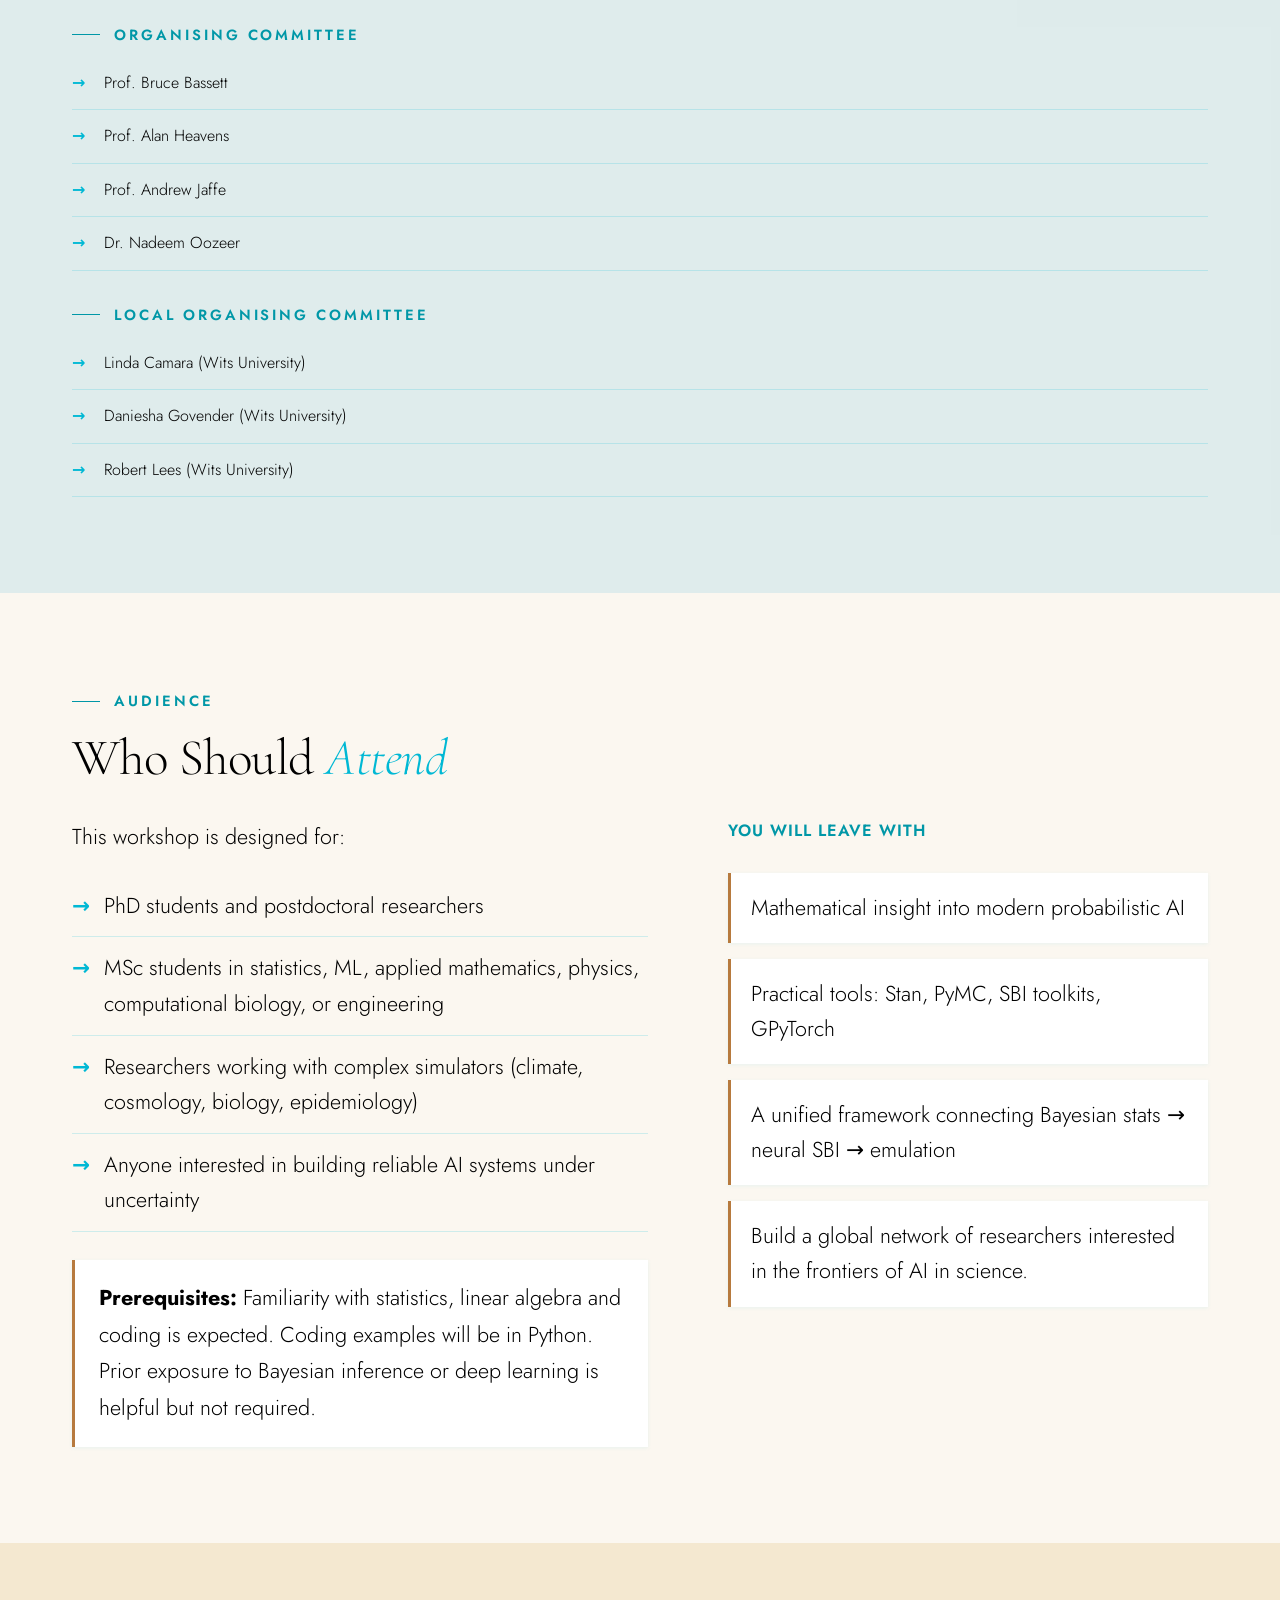
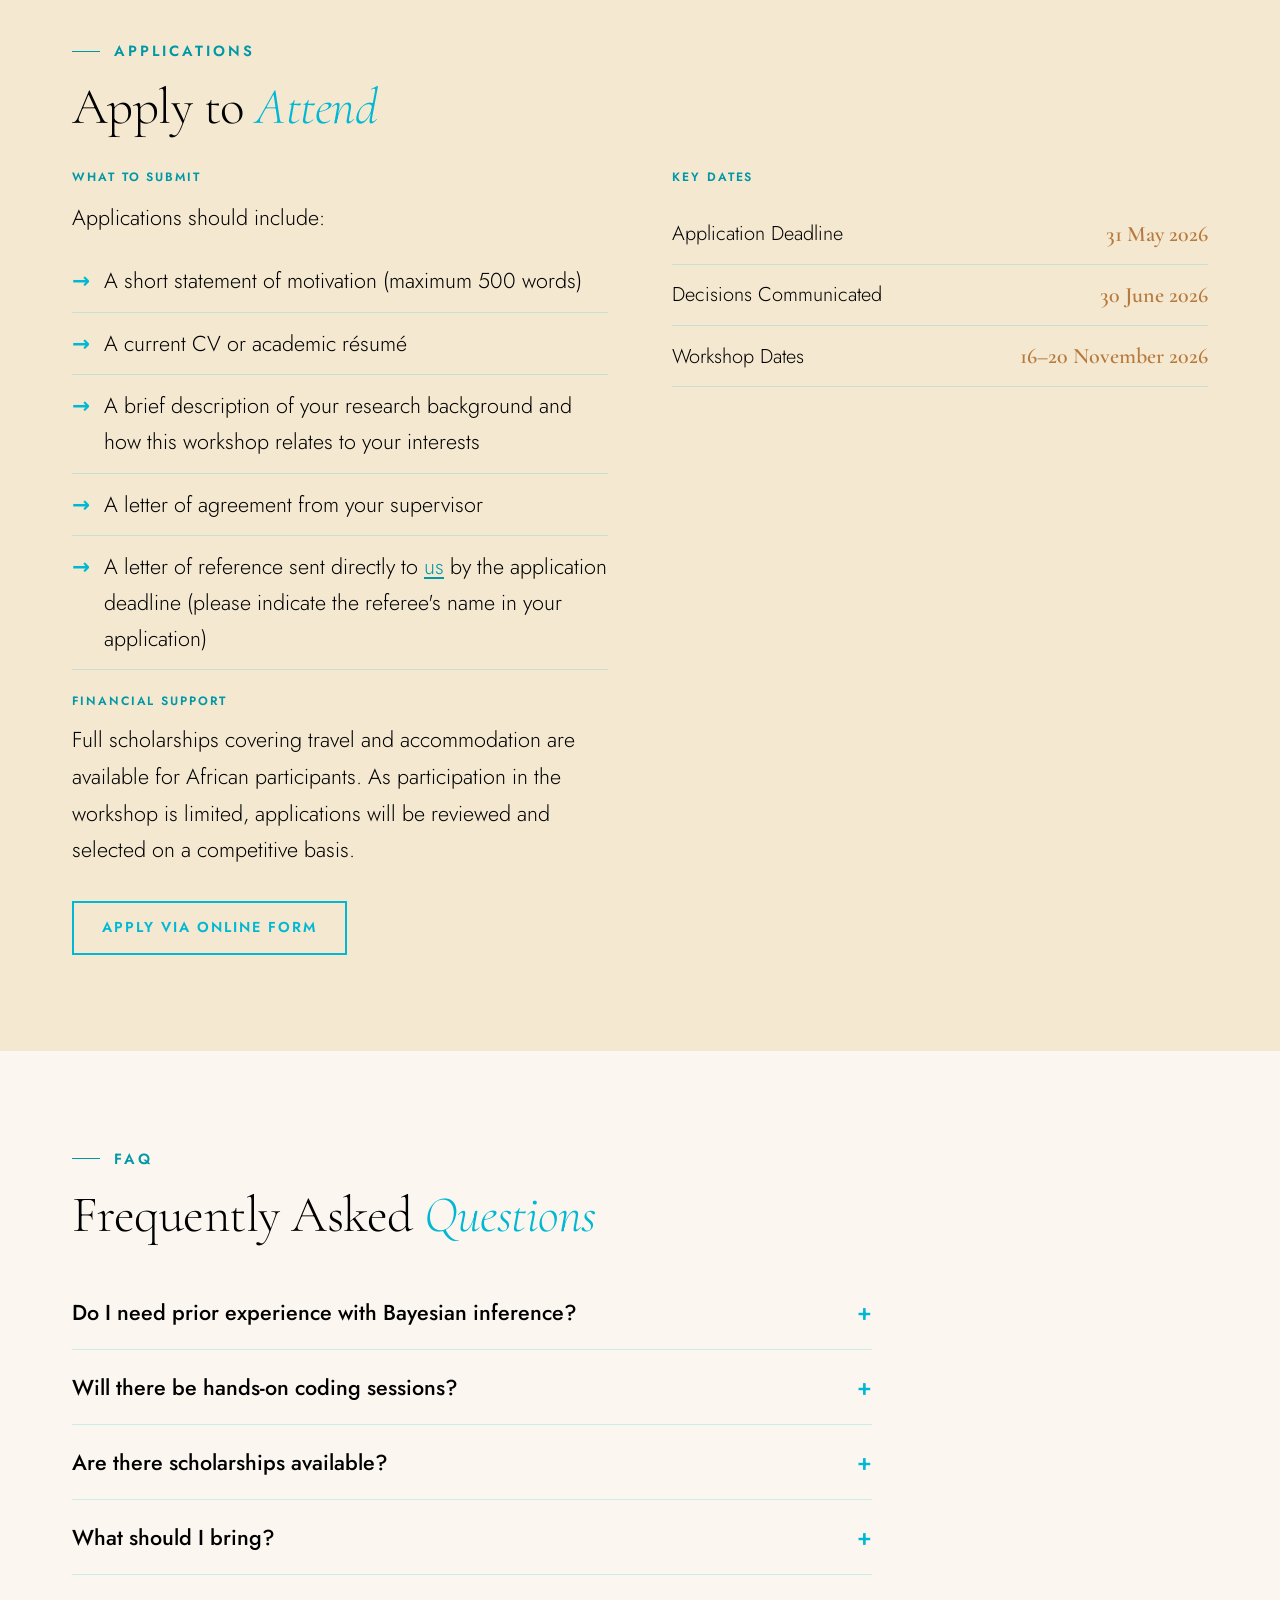
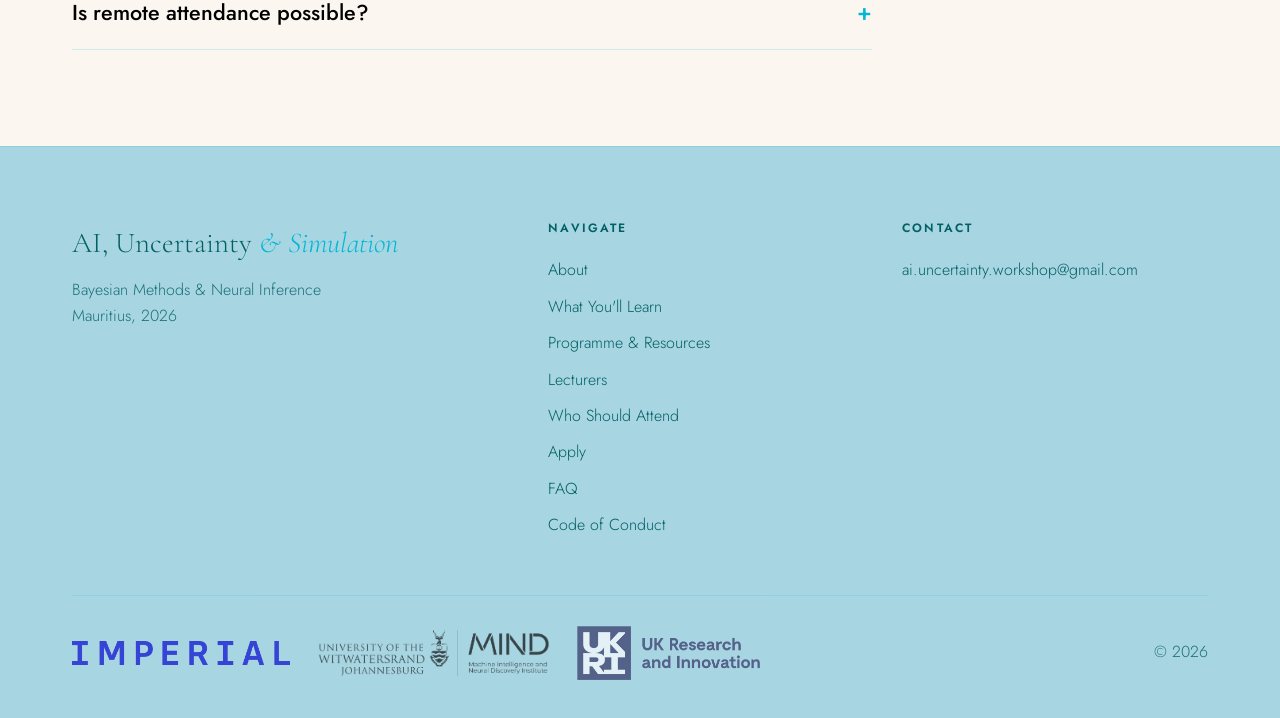
==== commit 0ece07dd: "Update index.html" ====
--- a/docs/index.html
+++ b/docs/index.html
@@ -400,7 +400,7 @@
 
 @media(max-width:900px){ .hero-logos{top:calc(var(--nav-h) + 24px);left:20px;right:20px;display:flex;justify-content:center;padding:10px 13px;gap:30px;} .hero-logo-imperial{height:21px;} .hero-logo-mind{height:46px;} .hero-logo-ukri{height:44px;} .hero-content{padding-top:142px;} }
 @media(max-width:600px){ #hero{display:block;} .hero-title{font-size:2.8rem;} .section{padding:64px 0;} .container{padding:0 20px;} .hero-ctas{flex-direction:column;} .hero-logos{position:relative;top:auto;left:auto;right:auto;bottom:auto;display:flex;margin:20px auto 0; width:max-content; max-width:calc(100% - 40px); flex-wrap:wrap; justify-content:center;} .hero-content{padding-top:28px;} #tagline-wrap{min-height:46px;} }
-.materials-tabs { display:flex; gap:8px; border-bottom:2px solid var(--border); }
+.materials-tabs { display:flex; flex-wrap:wrap; gap:8px; border-bottom:2px solid var(--border); }
 .materials-tab { background:none; border:0; border-bottom:3px solid transparent; padding:14px 20px; margin-bottom:-2px; font:inherit; color:var(--text-light); cursor:pointer; }
 .materials-tab.active { color:var(--turquoise); border-bottom-color:var(--turquoise); }
 .materials-tab:focus-visible, .materials-panel:focus-visible { outline:2px solid var(--turquoise); outline-offset:4px; }
@@ -609,6 +609,7 @@
     <div class="materials-tabs" role="tablist" aria-label="Workshop documents">
       <button type="button" class="materials-tab active" id="programme-documents-tab" role="tab" aria-selected="true" aria-controls="programme-documents" tabindex="0">Programme</button>
       <button type="button" class="materials-tab" id="resource-documents-tab" role="tab" aria-selected="false" aria-controls="resource-documents" tabindex="-1">Resources</button>
+      <button type="button" class="materials-tab" id="conduct-documents-tab" role="tab" aria-selected="false" aria-controls="conduct-documents" tabindex="-1">Code of Conduct</button>
     </div>
     <div id="programme-documents" class="materials-panel" role="tabpanel" aria-labelledby="programme-documents-tab" tabindex="0">
       <h3>Workshop programme</h3>
@@ -616,8 +617,12 @@
     </div>
     <div id="resource-documents" class="materials-panel" role="tabpanel" aria-labelledby="resource-documents-tab" tabindex="0" hidden>
       <h3>Learning resources</h3>
-      <p style="margin-bottom:20px;"><a class="btn btn-ocean" href="https://docs.google.com/document/d/1jSE4F44OW1ZwL3mby49_wBF9aM5XcWN_VvnTVxIhMaQ/edit?usp=sharing" target="_blank" rel="noopener noreferrer">Code of Conduct (Google Docs)</a></p>
+      
       <p>Lecture notes and workshop materials will be added here soon.</p>
+    </div>
+    <div id="conduct-documents" class="materials-panel" role="tabpanel" aria-labelledby="conduct-documents-tab" tabindex="0" hidden>
+      <h3>Code of Conduct</h3>
+      <p><a class="btn btn-ocean" href="https://docs.google.com/document/d/1jSE4F44OW1ZwL3mby49_wBF9aM5XcWN_VvnTVxIhMaQ/edit?usp=sharing" target="_blank" rel="noopener noreferrer">View Code of Conduct (Google Docs)</a></p>
     </div>
   </div>
 </section>
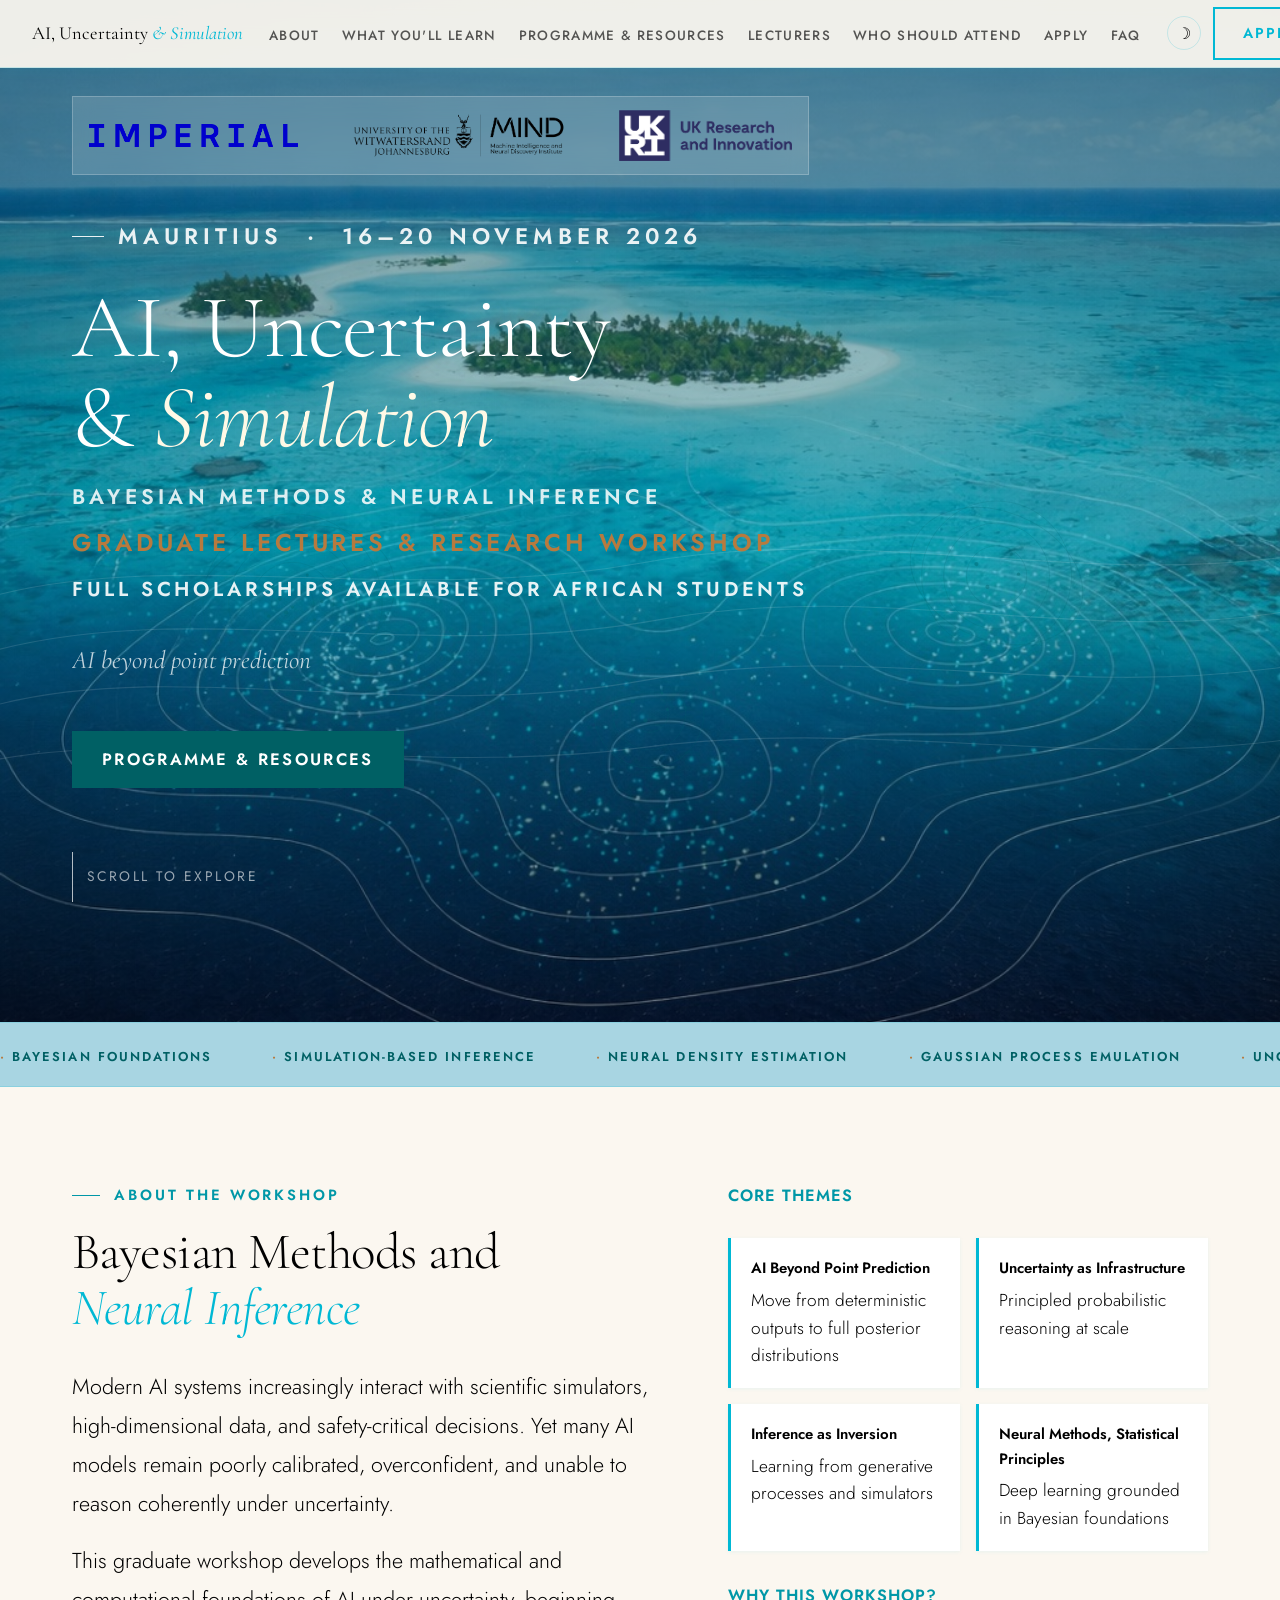
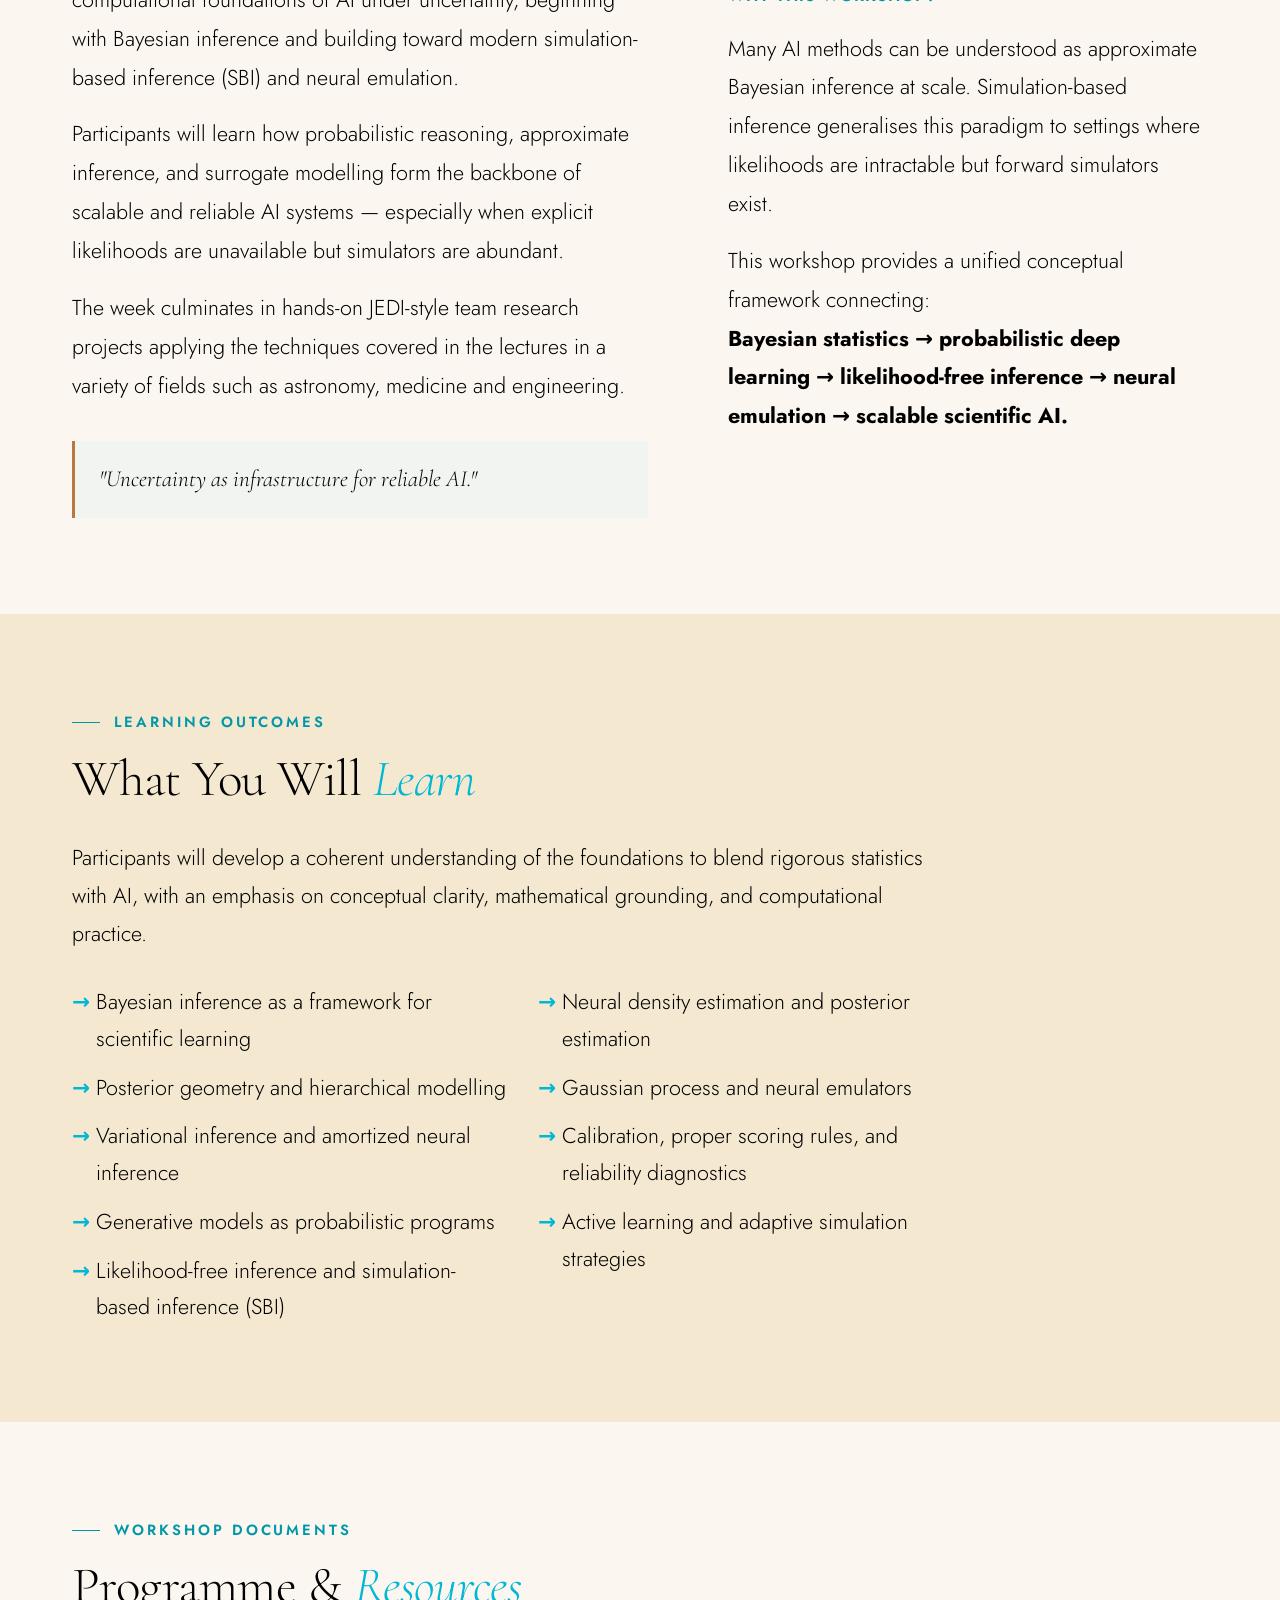
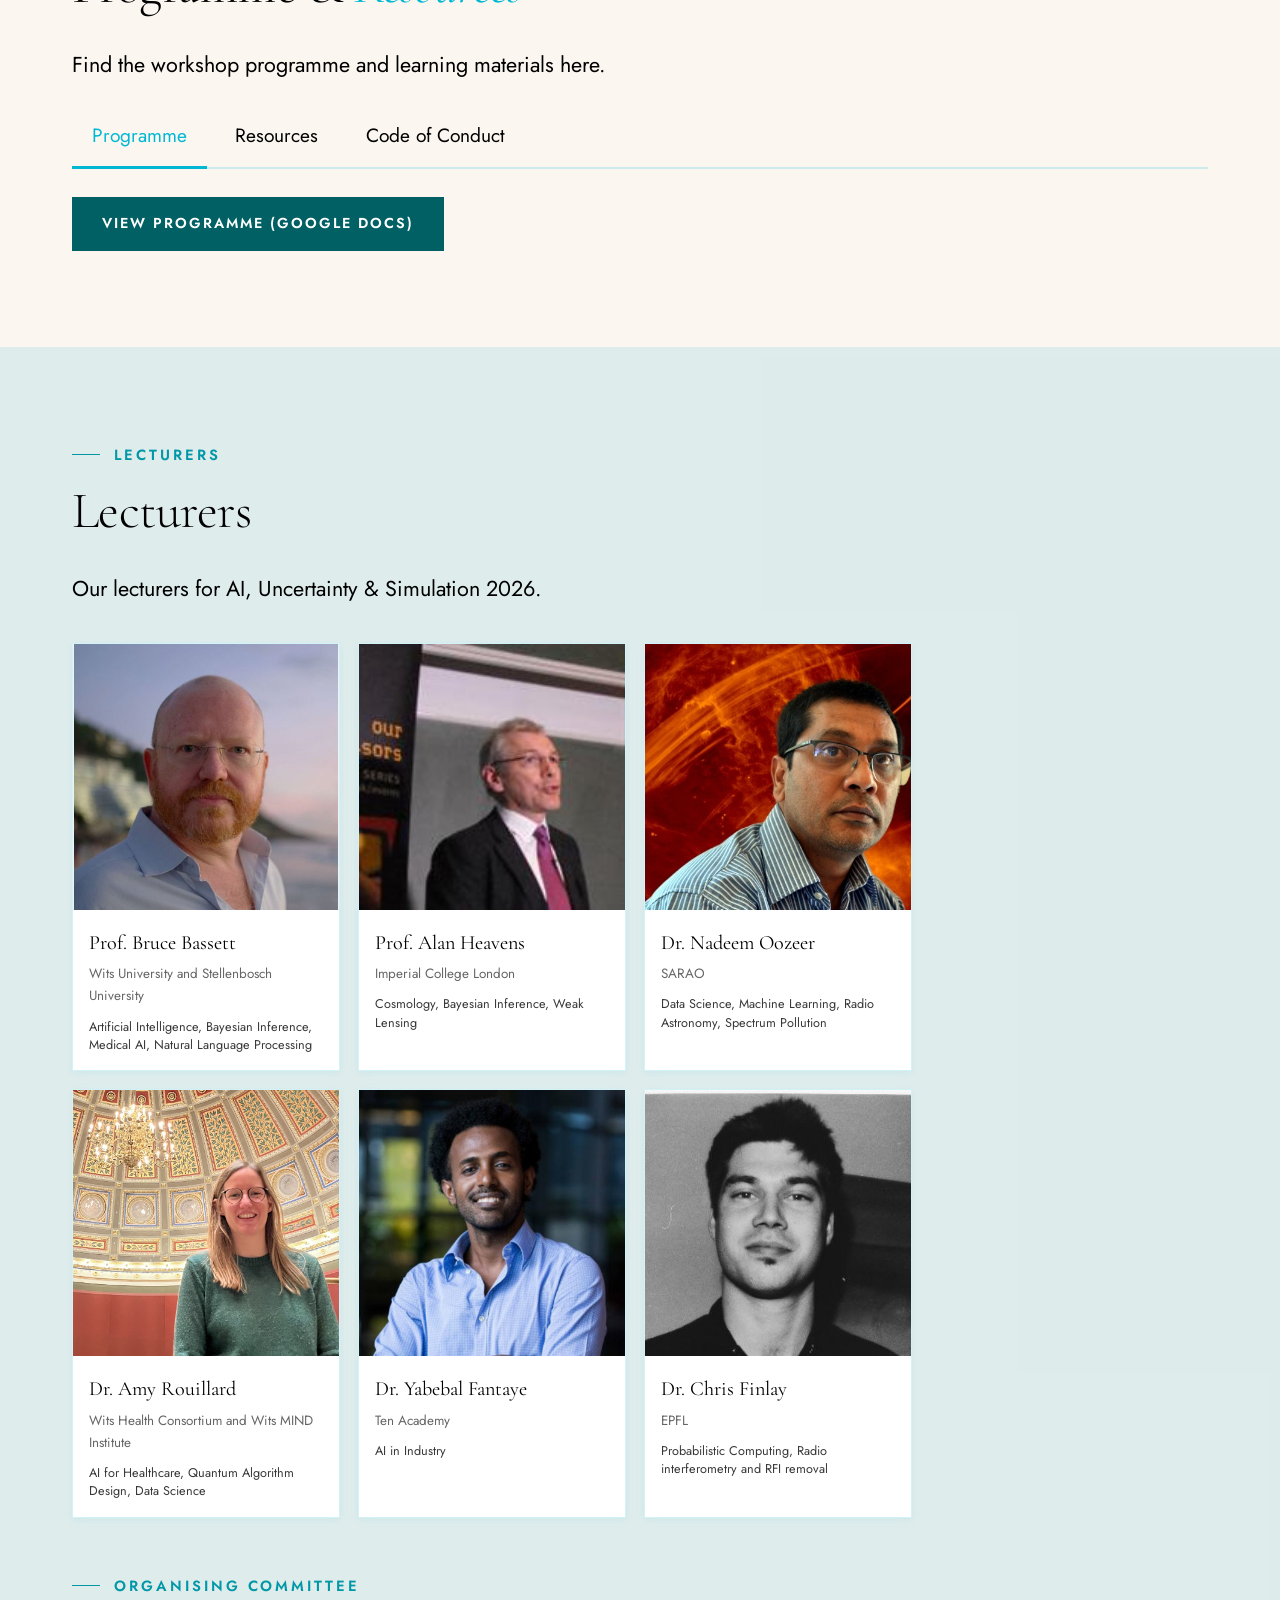
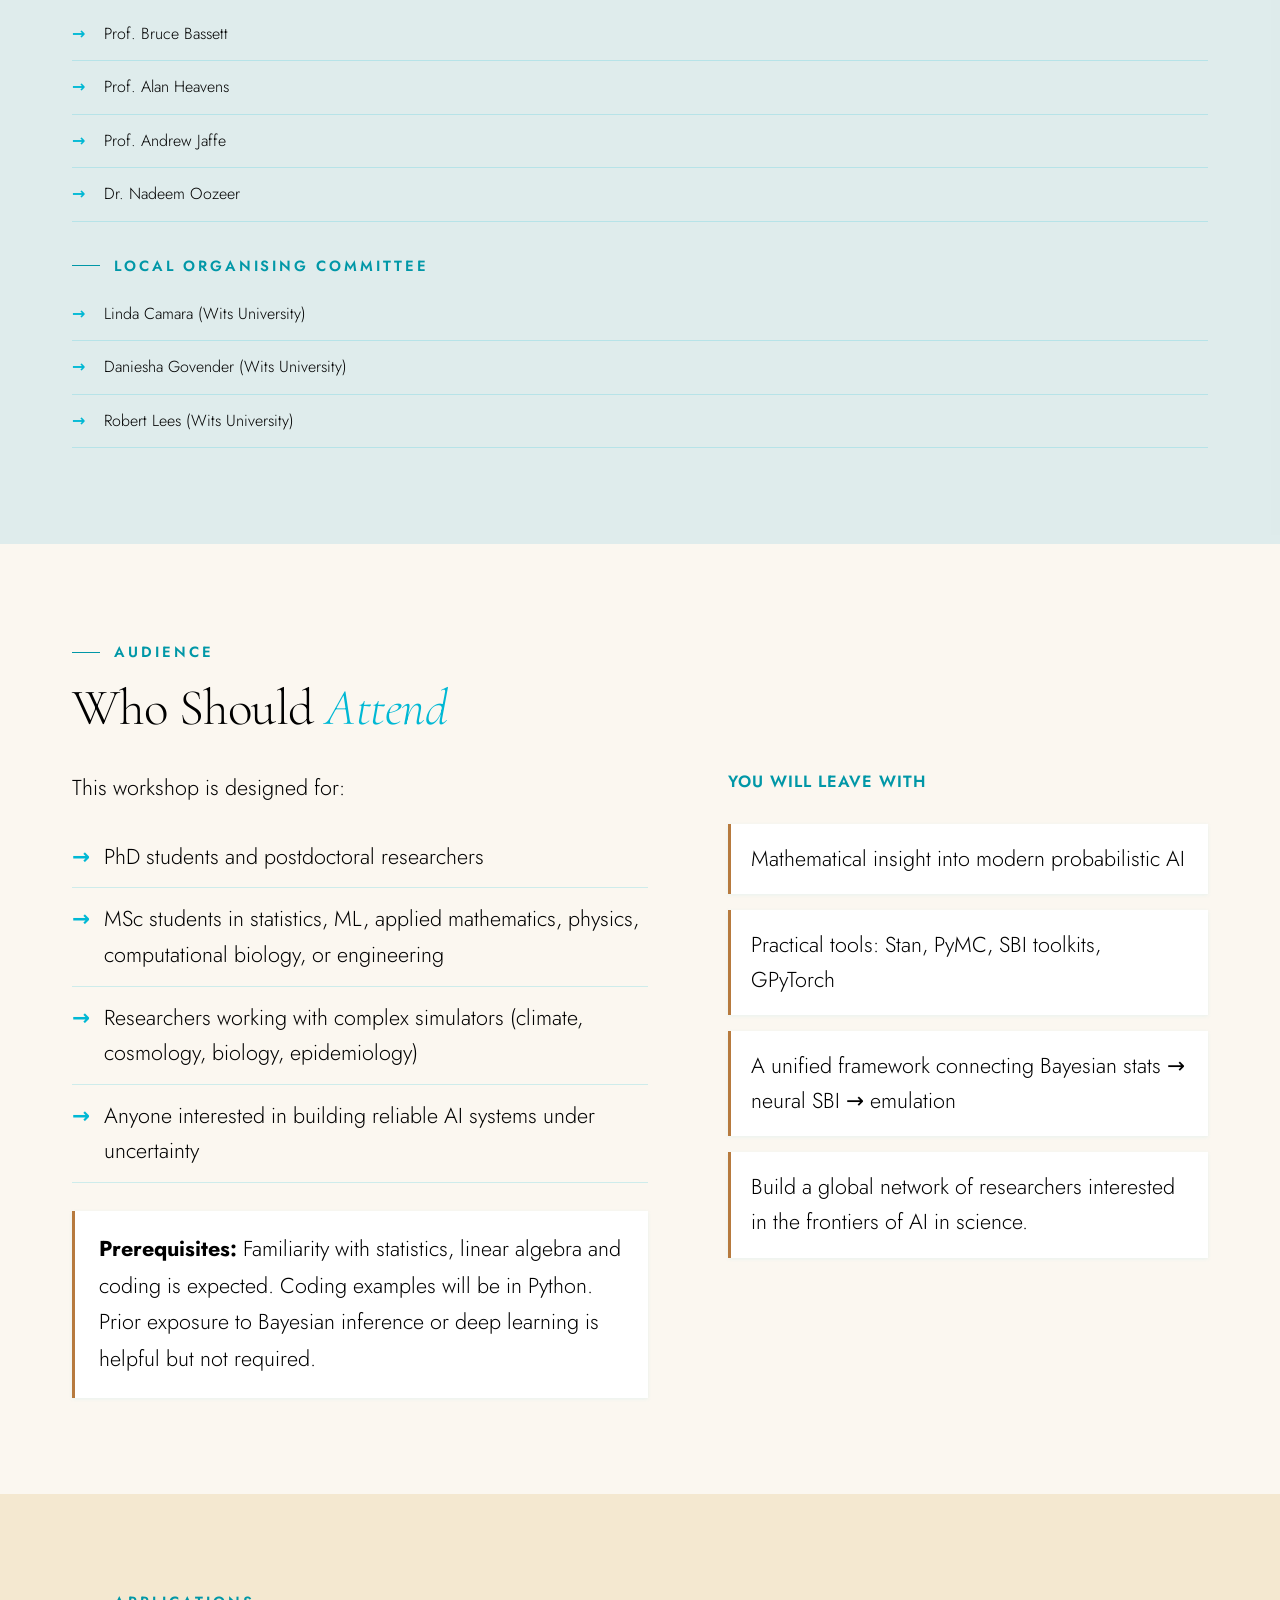
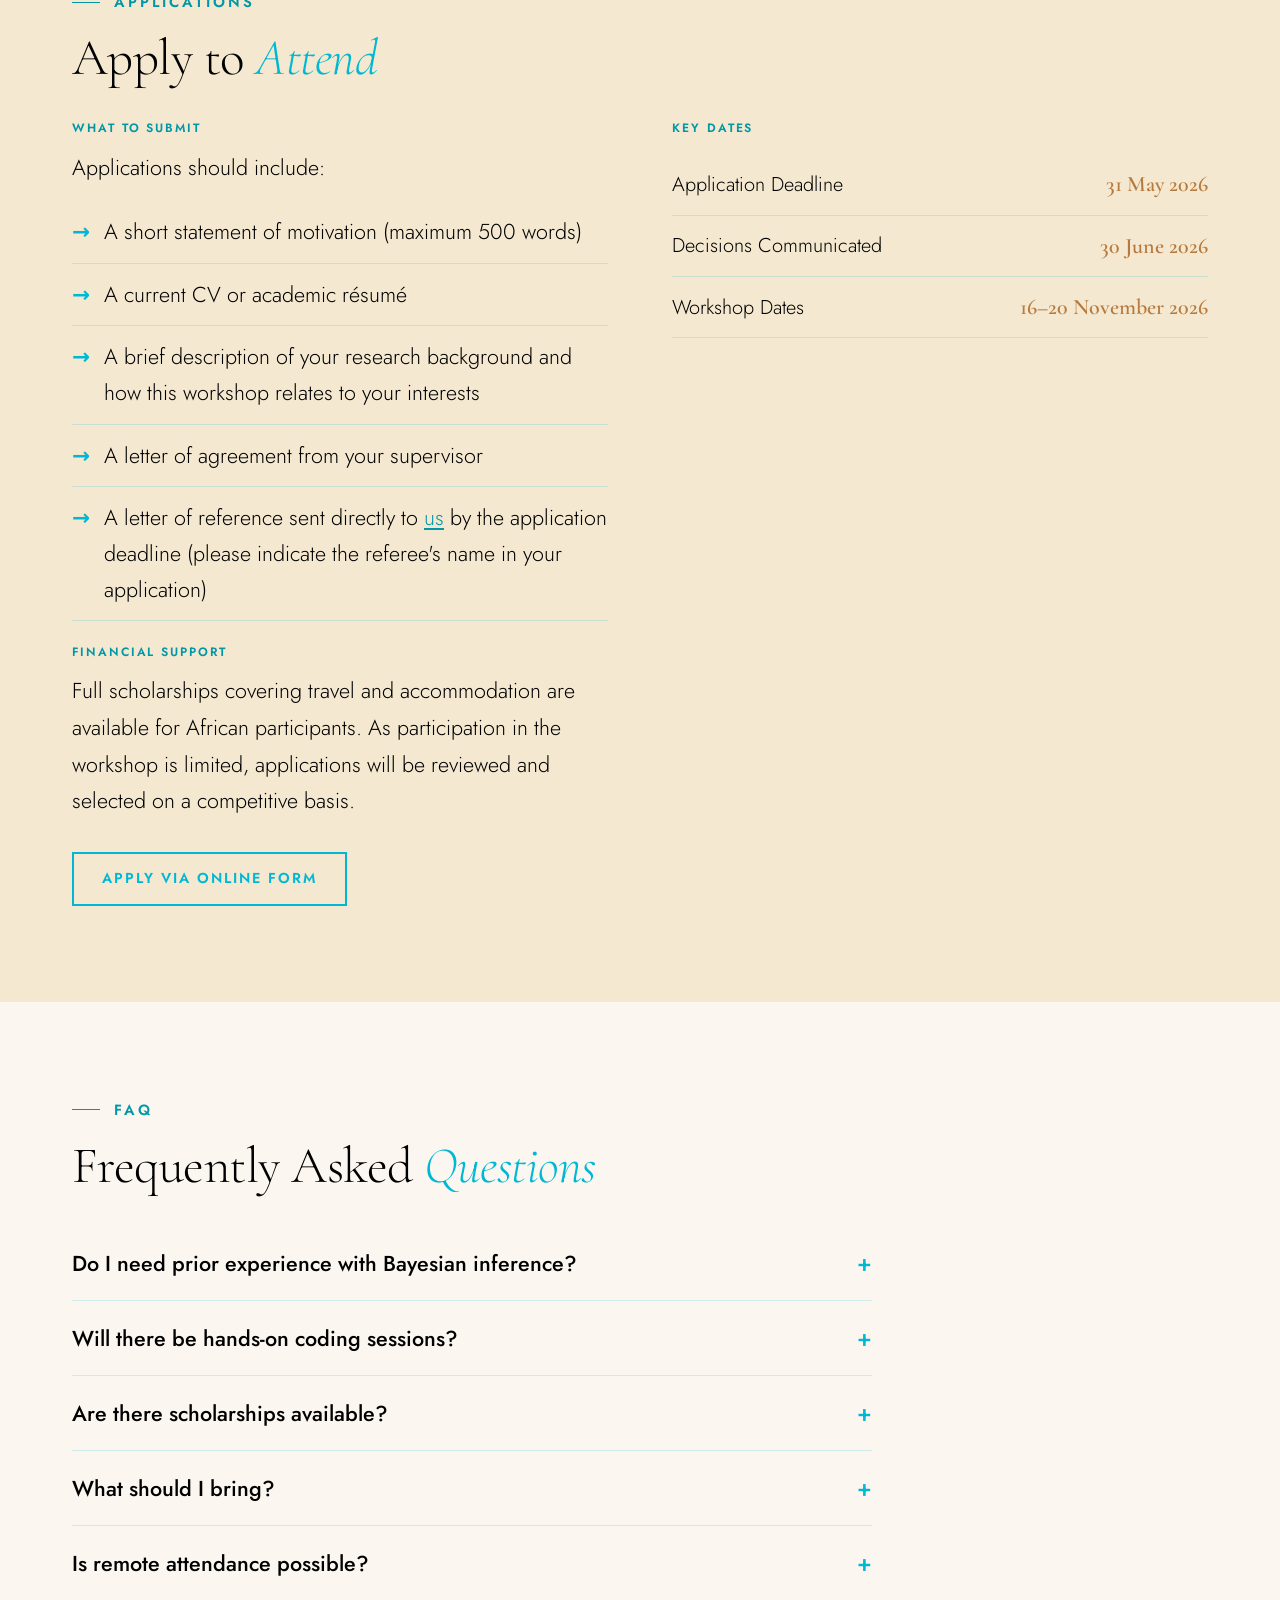
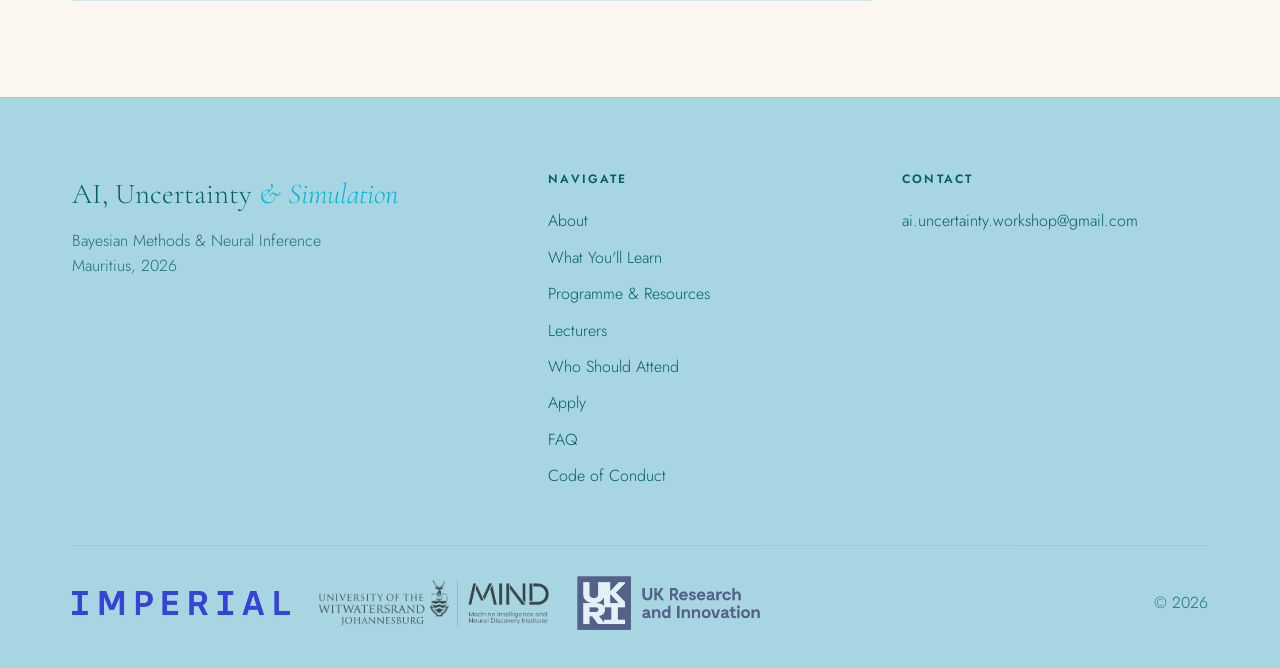
==== commit 0839dad6: "Update index.html" ====
--- a/docs/index.html
+++ b/docs/index.html
@@ -508,7 +508,6 @@
       </div>
       <div class="hero-ctas">
         <a href="#materials" class="btn btn-ocean">Programme &amp; Resources</a>
-        <a class="btn btn-fill" href="#applications">Apply to Attend</a>
       </div>
       <div class="scroll-cue" aria-hidden="true">
         <div class="scroll-line"></div>
@@ -612,16 +611,13 @@
       <button type="button" class="materials-tab" id="conduct-documents-tab" role="tab" aria-selected="false" aria-controls="conduct-documents" tabindex="-1">Code of Conduct</button>
     </div>
     <div id="programme-documents" class="materials-panel" role="tabpanel" aria-labelledby="programme-documents-tab" tabindex="0">
-      <h3>Workshop programme</h3>
       <p><a class="btn btn-ocean" href="https://docs.google.com/document/d/145oxRDwkyGKOOT9l3W-b6OIx-OGnyj2uQSPuC-Z-0qI/edit?usp=sharing" target="_blank" rel="noopener noreferrer">View programme (Google Docs)</a></p>
     </div>
     <div id="resource-documents" class="materials-panel" role="tabpanel" aria-labelledby="resource-documents-tab" tabindex="0" hidden>
-      <h3>Learning resources</h3>
       
       <p>Lecture notes and workshop materials will be added here soon.</p>
     </div>
     <div id="conduct-documents" class="materials-panel" role="tabpanel" aria-labelledby="conduct-documents-tab" tabindex="0" hidden>
-      <h3>Code of Conduct</h3>
       <p><a class="btn btn-ocean" href="https://docs.google.com/document/d/1jSE4F44OW1ZwL3mby49_wBF9aM5XcWN_VvnTVxIhMaQ/edit?usp=sharing" target="_blank" rel="noopener noreferrer">View Code of Conduct (Google Docs)</a></p>
     </div>
   </div>
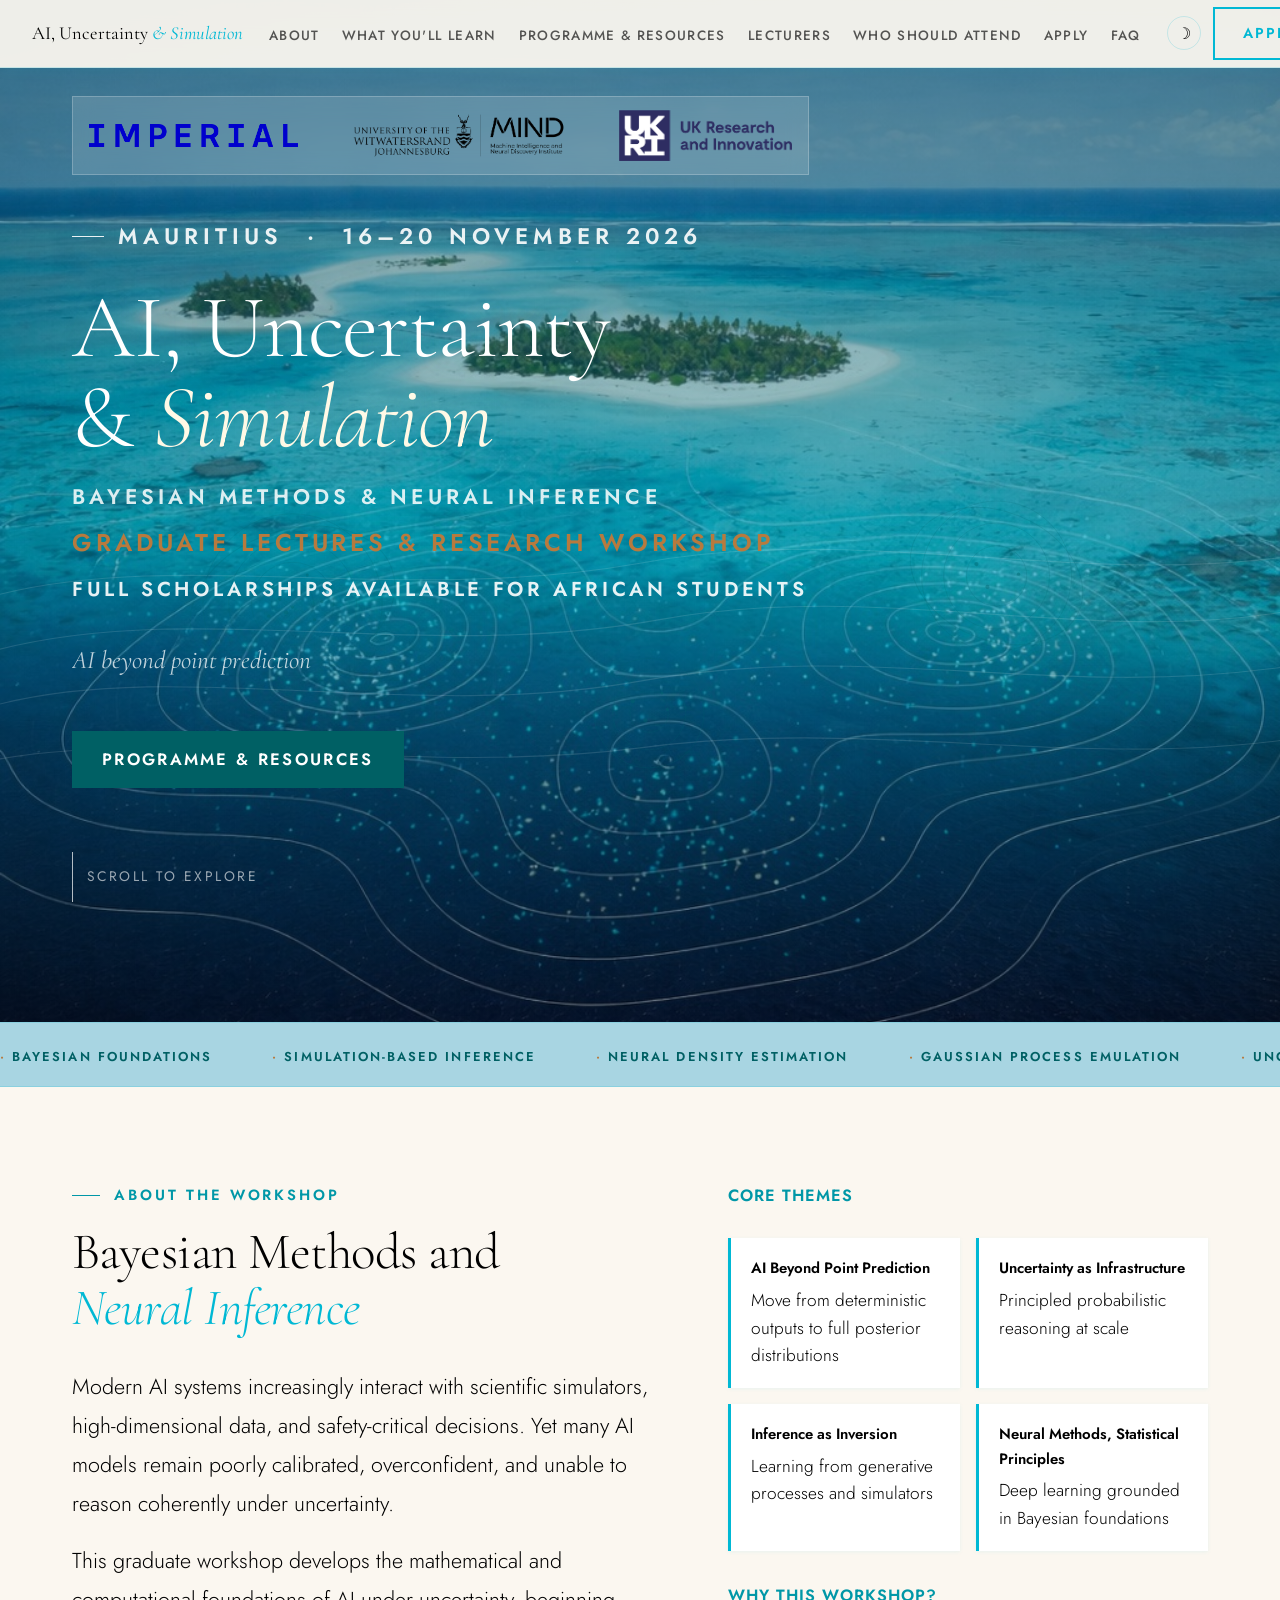
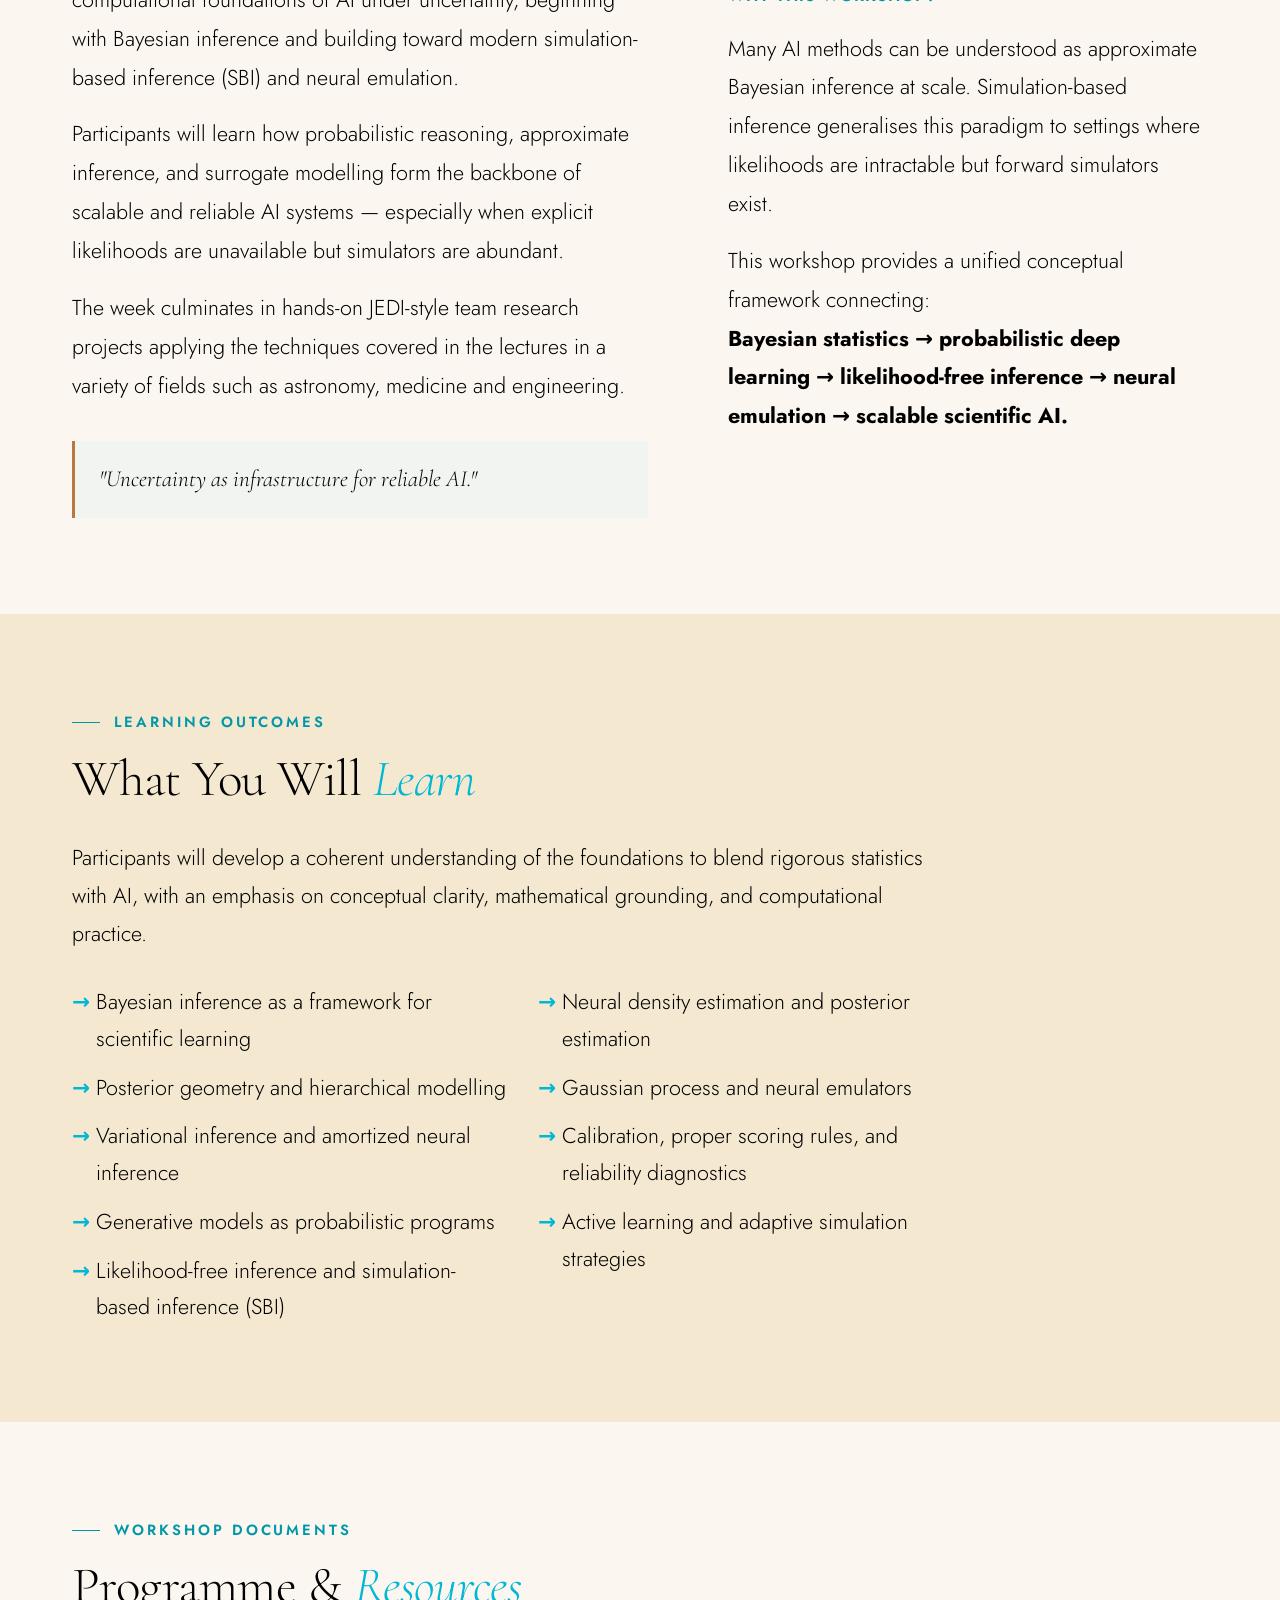
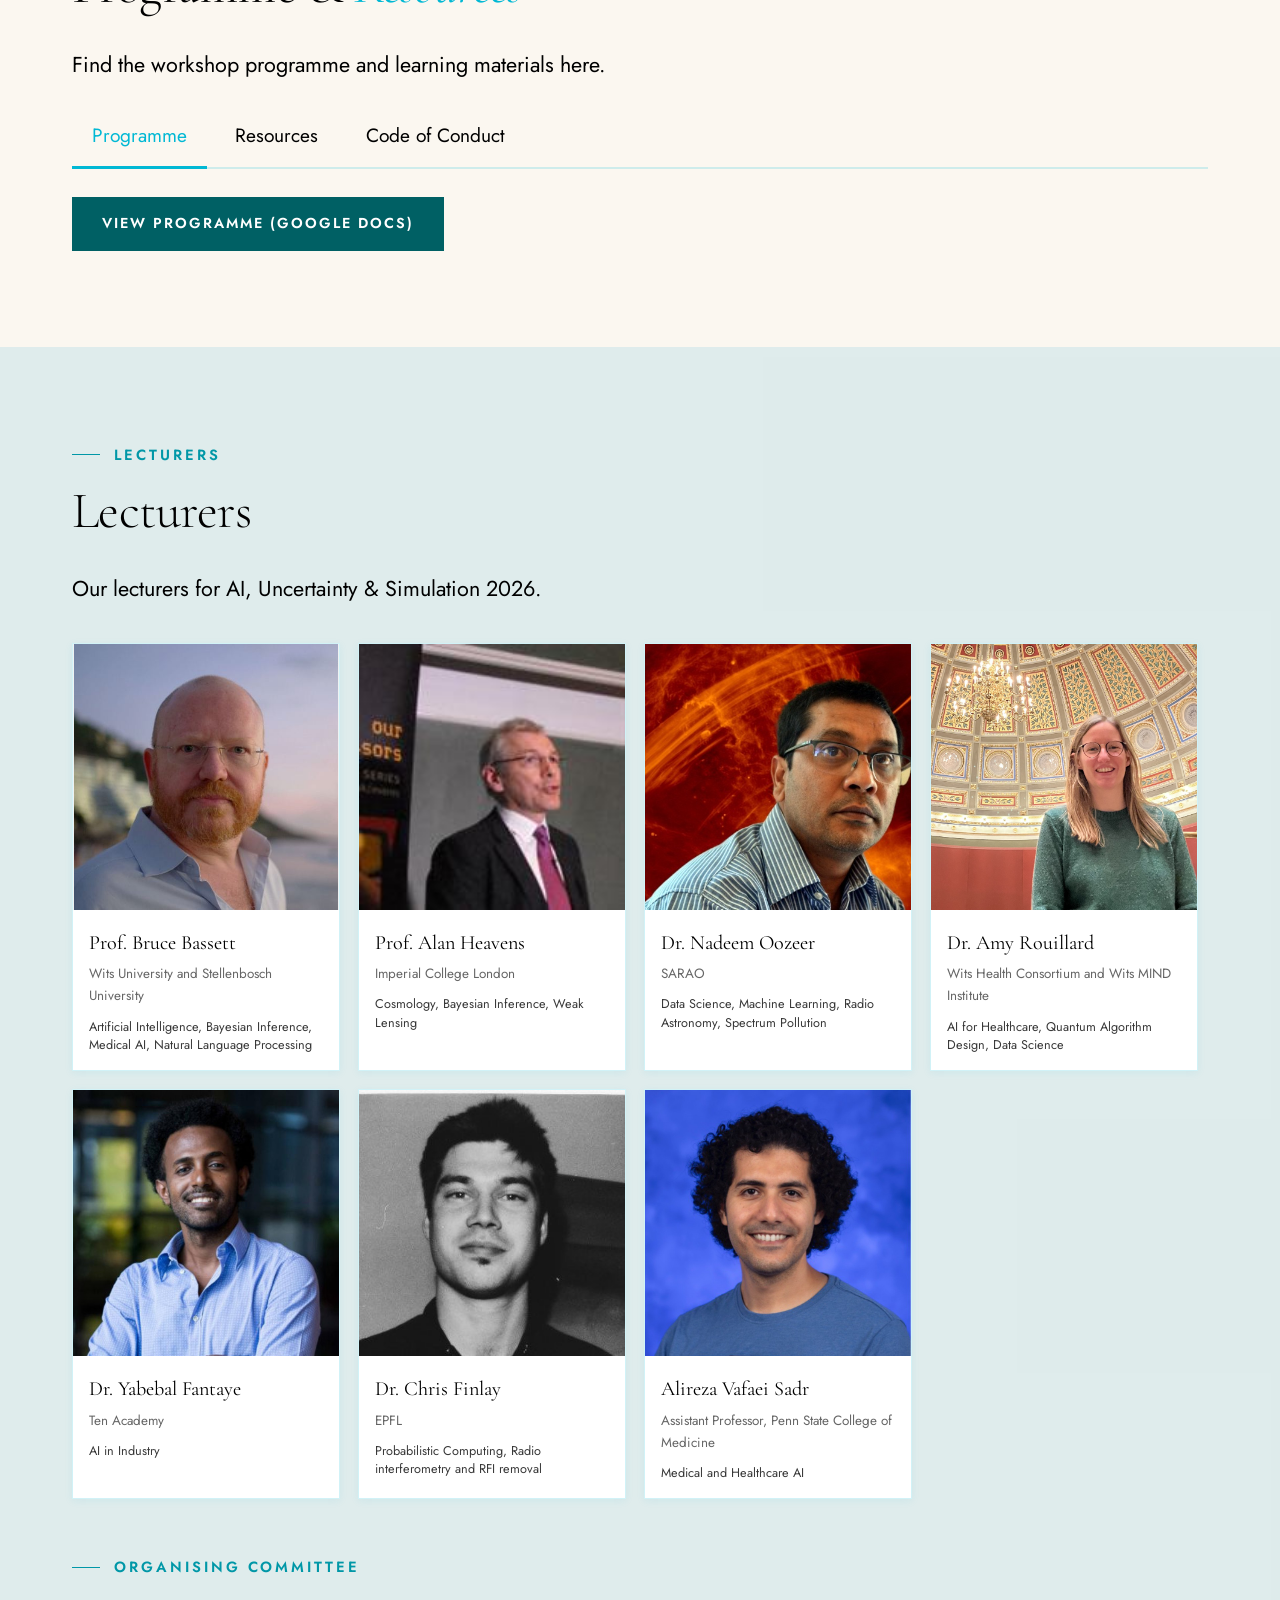
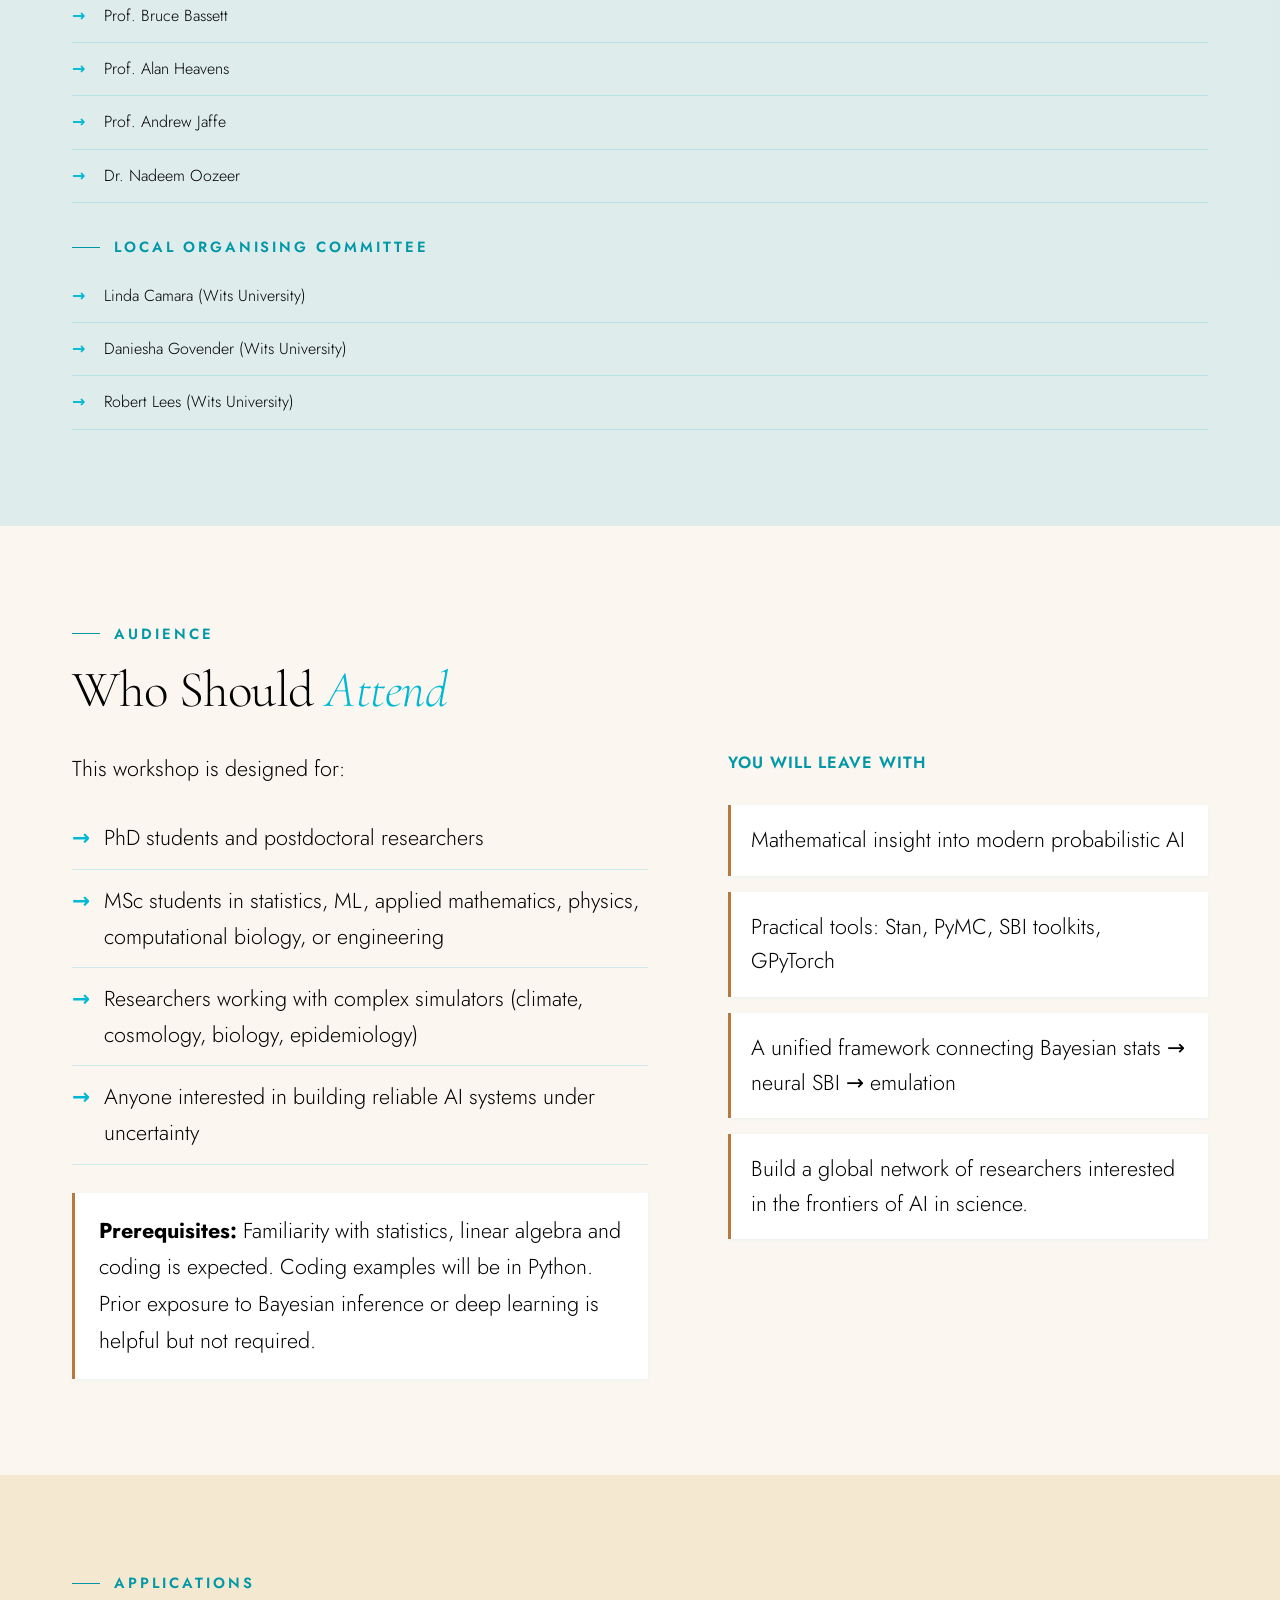
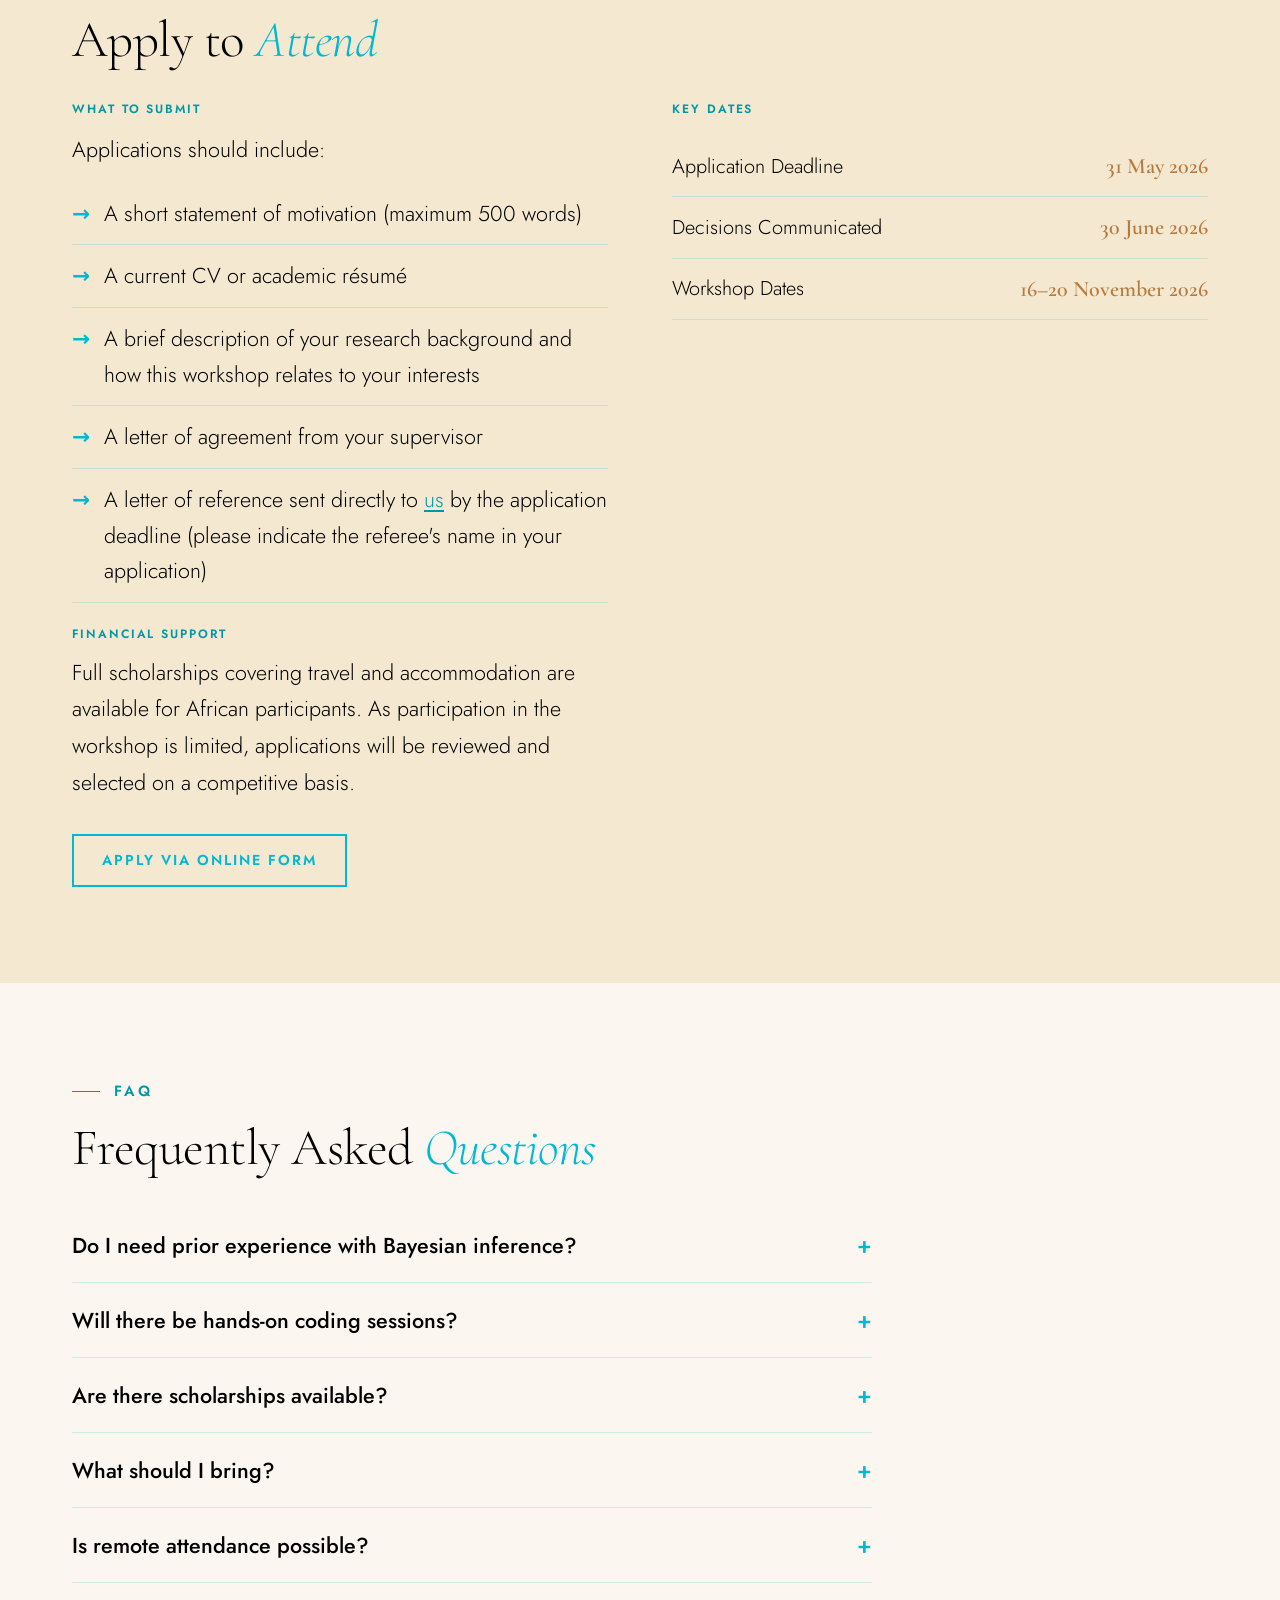
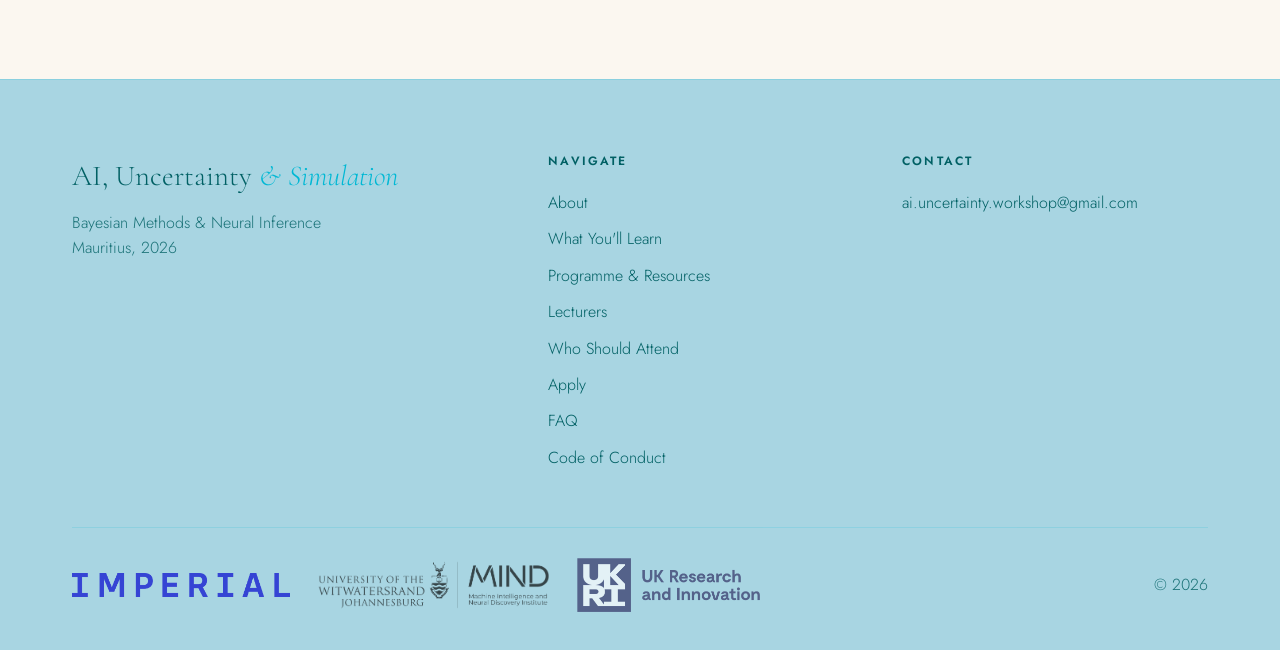
==== commit 2be23712: "Update index.html" ====
--- a/docs/index.html
+++ b/docs/index.html
@@ -251,7 +251,8 @@
 .tl-desc.open { display:block; }
 
 /* ── SPEAKERS ── */
-.speaker-rail { display:grid; grid-template-columns:repeat(3,minmax(0,1fr)); gap:18px; max-width:840px; margin-inline:0; padding-bottom:16px; }
+.speaker-rail { display:grid; grid-template-columns:repeat(4,minmax(0,1fr)); gap:18px; max-width:1126px; margin-inline:0; padding-bottom:16px; }
+.speaker-card:nth-child(5) { grid-column:1; }
 .speaker-rail::-webkit-scrollbar { height:3px; }
 .speaker-rail::-webkit-scrollbar-thumb { background:var(--turquoise); }
 .speaker-card { min-width:0; width:100%; background:white; border:1px solid var(--border); position:relative; overflow:hidden; cursor:default; transition:var(--t); box-shadow: 0 2px 8px rgba(0,184,212,0.08); }
@@ -407,7 +408,7 @@
 .materials-panel { padding:28px 0 0; color:var(--text-light); }
 .materials-panel h3 { color:var(--text); margin-bottom:12px; }
 .materials-panel[hidden] { display:none; }
-@media(max-width:760px){ .speaker-rail{grid-template-columns:repeat(2,minmax(0,1fr));max-width:560px;} }
+@media(max-width:1000px){ .speaker-rail{grid-template-columns:repeat(2,minmax(0,1fr));max-width:560px;} .speaker-card:nth-child(5){grid-column:auto;} }
 @media(max-width:480px){ .speaker-rail{grid-template-columns:1fr;max-width:280px;} }
 /* Fill these portrait frames without letterboxing. */
 .speaker-avatar img[src="Nadeem.jpg"],
@@ -615,7 +616,7 @@
     </div>
     <div id="resource-documents" class="materials-panel" role="tabpanel" aria-labelledby="resource-documents-tab" tabindex="0" hidden>
       
-      <p>Lecture notes and workshop materials will be added here soon.</p>
+      <p><a class="btn btn-ocean" href="https://drive.google.com/drive/folders/1fI6zR1gZw-qwpnBc3mZeB8G8jYCo1x0z?usp=sharing" target="_blank" rel="noopener noreferrer">View resources (Google Drive)</a></p>
     </div>
     <div id="conduct-documents" class="materials-panel" role="tabpanel" aria-labelledby="conduct-documents-tab" tabindex="0" hidden>
       <p><a class="btn btn-ocean" href="https://docs.google.com/document/d/1jSE4F44OW1ZwL3mby49_wBF9aM5XcWN_VvnTVxIhMaQ/edit?usp=sharing" target="_blank" rel="noopener noreferrer">View Code of Conduct (Google Docs)</a></p>
@@ -760,6 +761,18 @@
           <div class="speaker-name">Dr. Chris Finlay</div>
           <div class="speaker-aff">EPFL</div>
           <div class="speaker-interests">Probabilistic Computing, Radio interferometry and RFI removal</div>
+        </div>
+      </div>
+      <div class="speaker-card" tabindex="0">
+        <div class="speaker-avatar has-image">
+          <img src="alireza.jpeg" alt="Alireza Vafaei Sadr">
+          <span class="speaker-initials">A.V.S</span>
+        </div>
+        <div class="speaker-bio-hover">Lecturer.</div>
+        <div class="speaker-info">
+          <div class="speaker-name">Alireza Vafaei Sadr</div>
+          <div class="speaker-aff">Assistant Professor, Penn State College of Medicine</div>
+          <div class="speaker-interests">Medical and Healthcare AI</div>
         </div>
       </div>
     </div>
